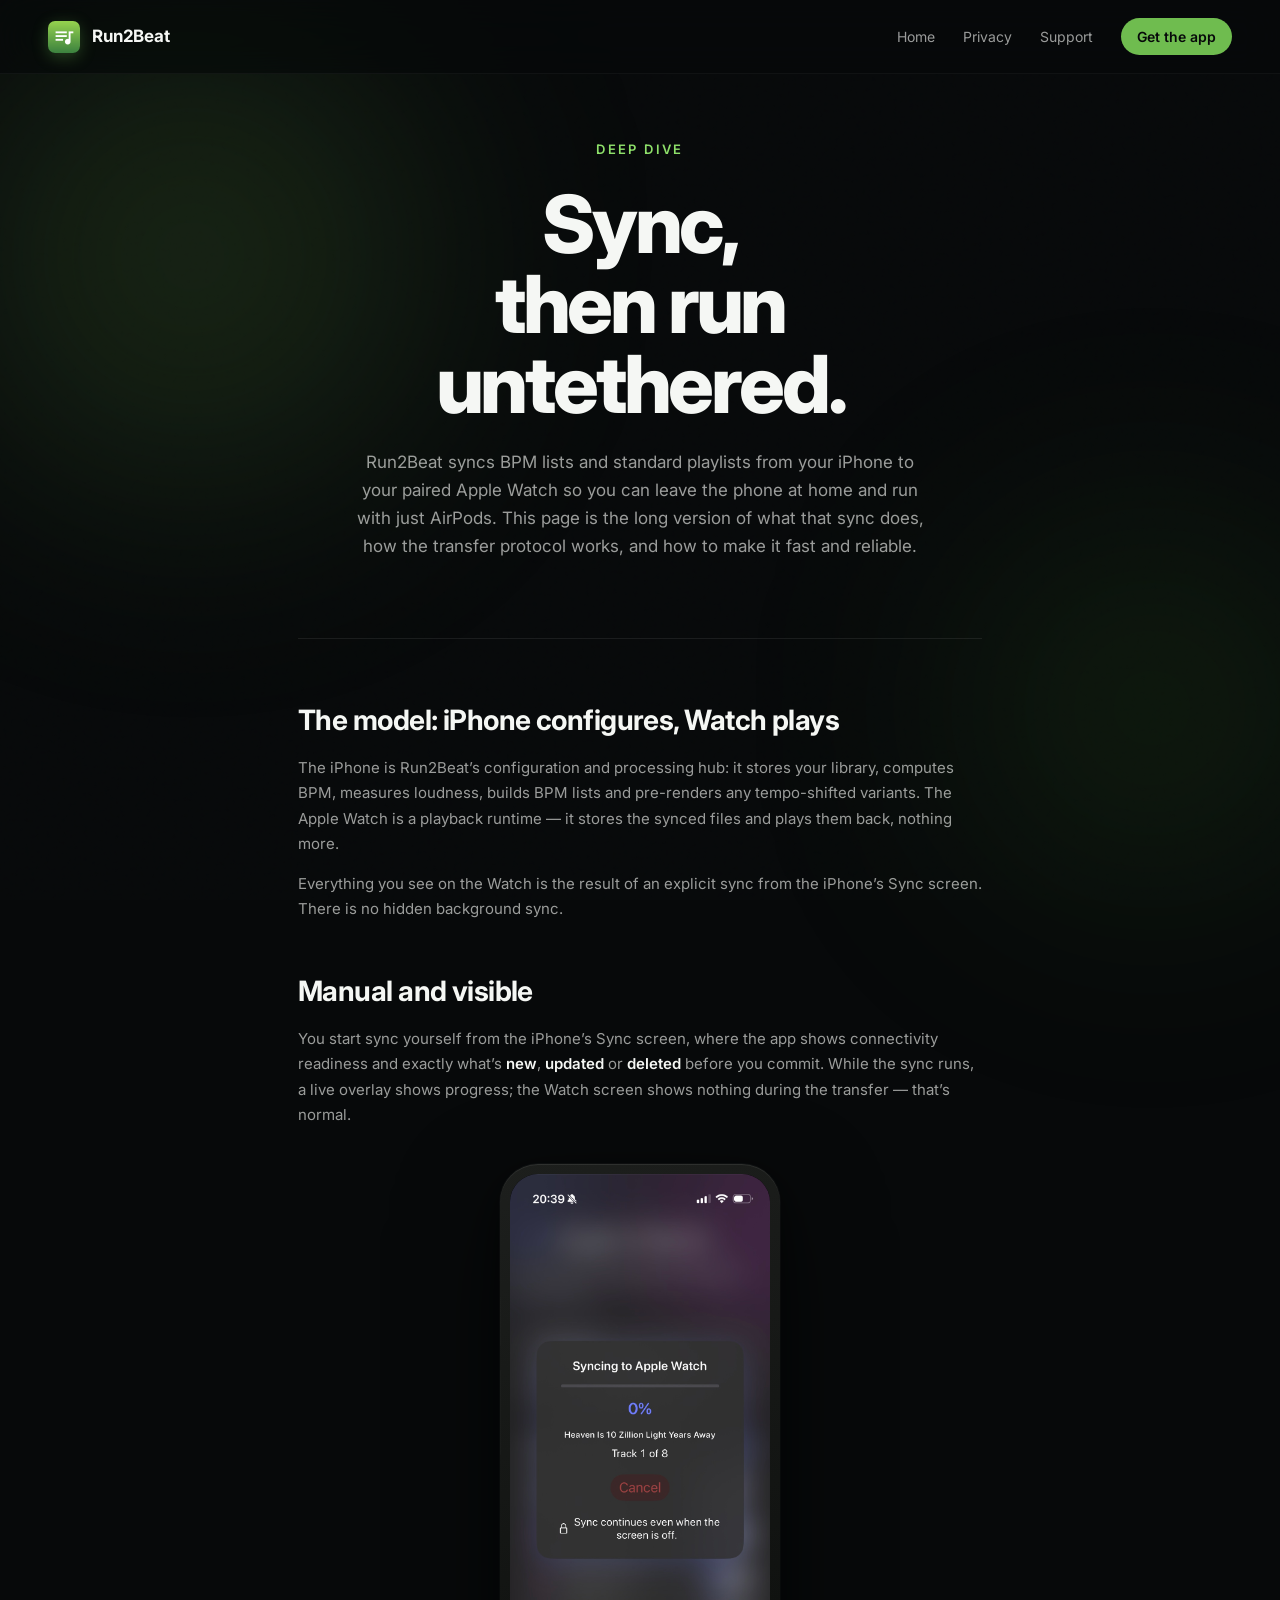
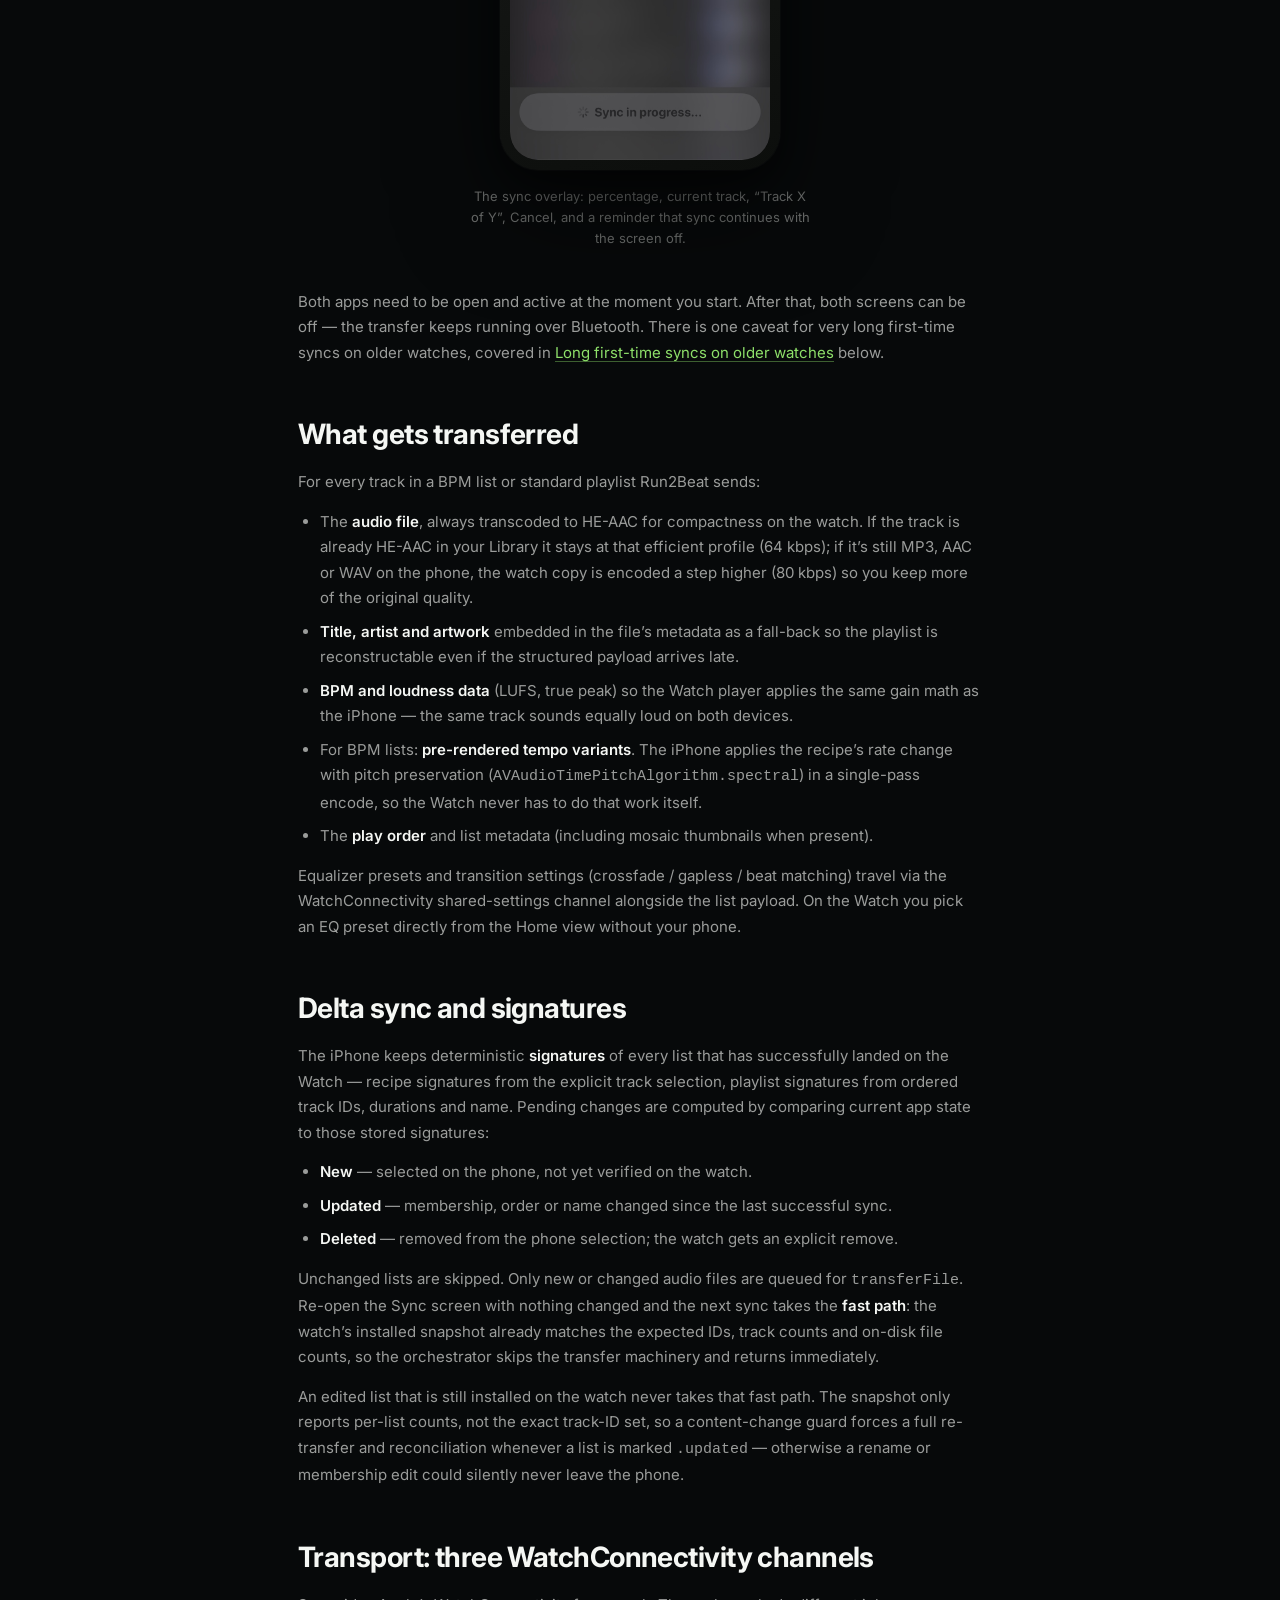
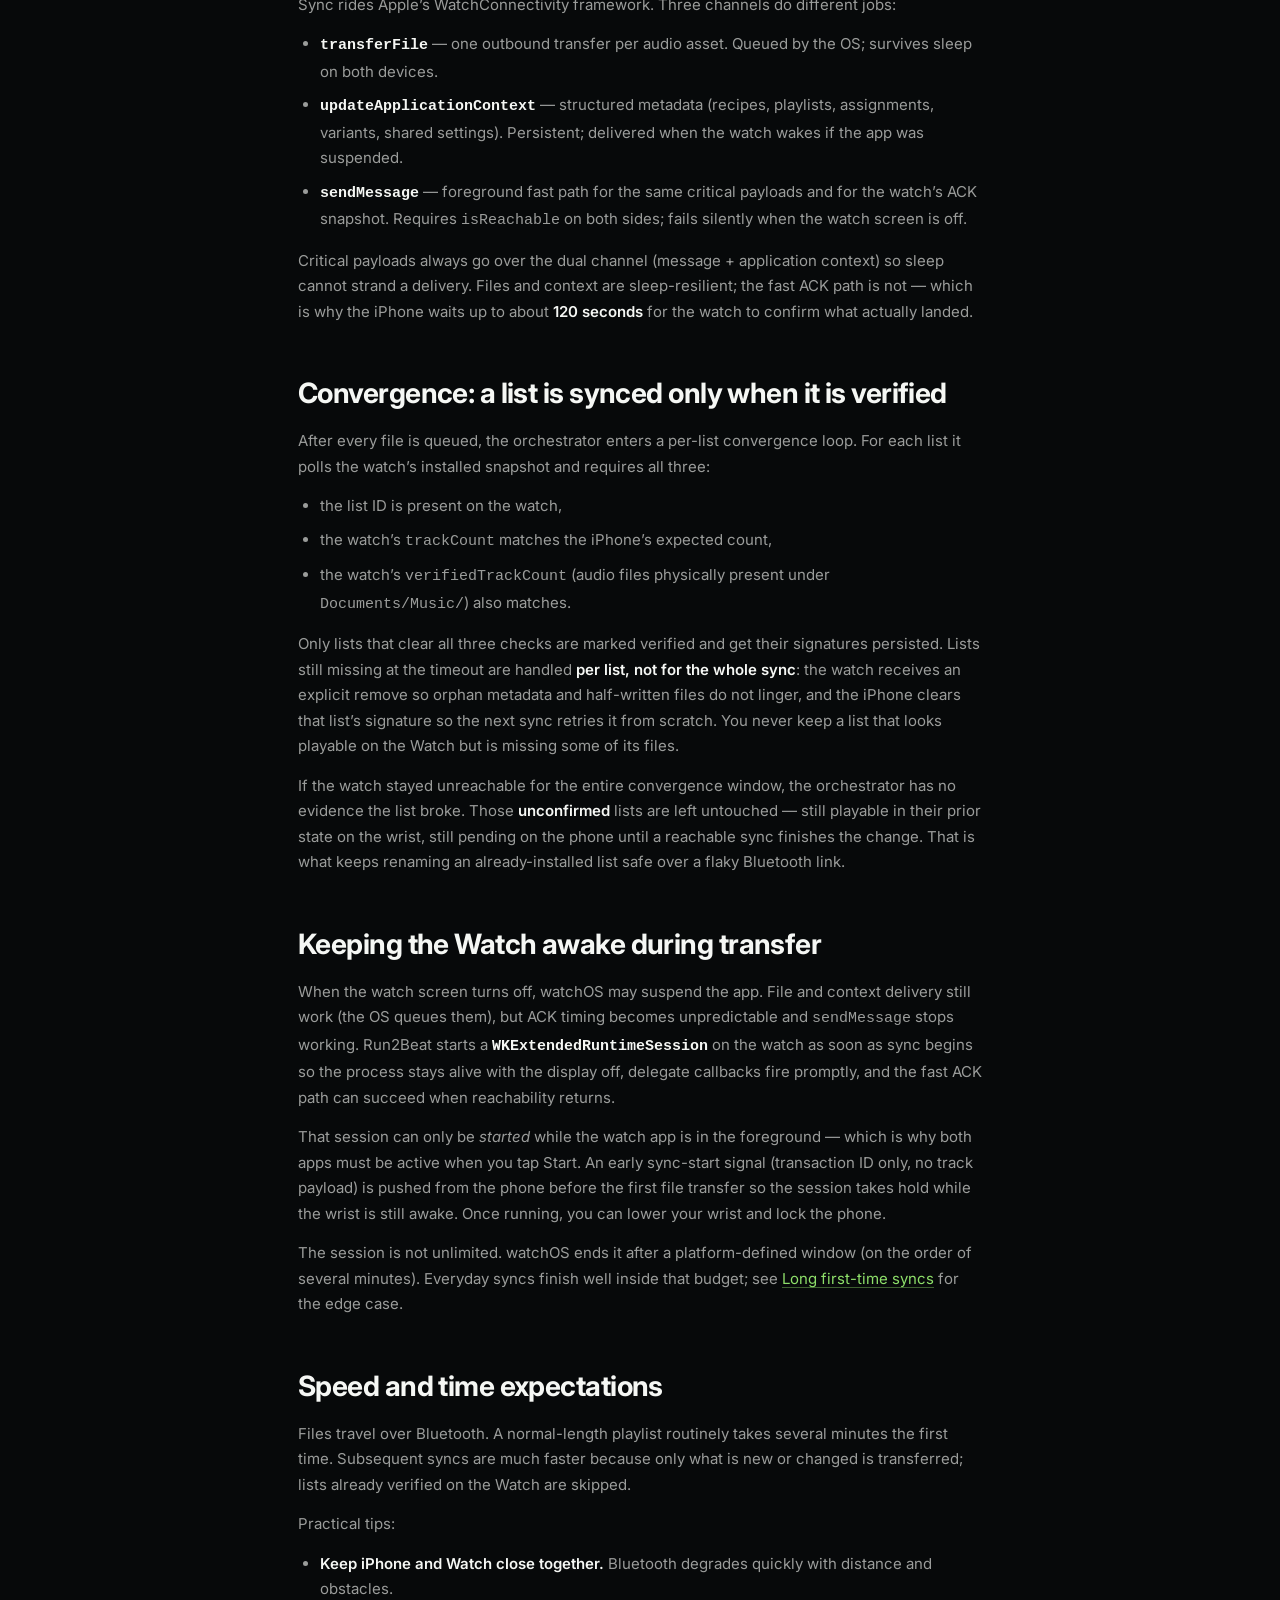
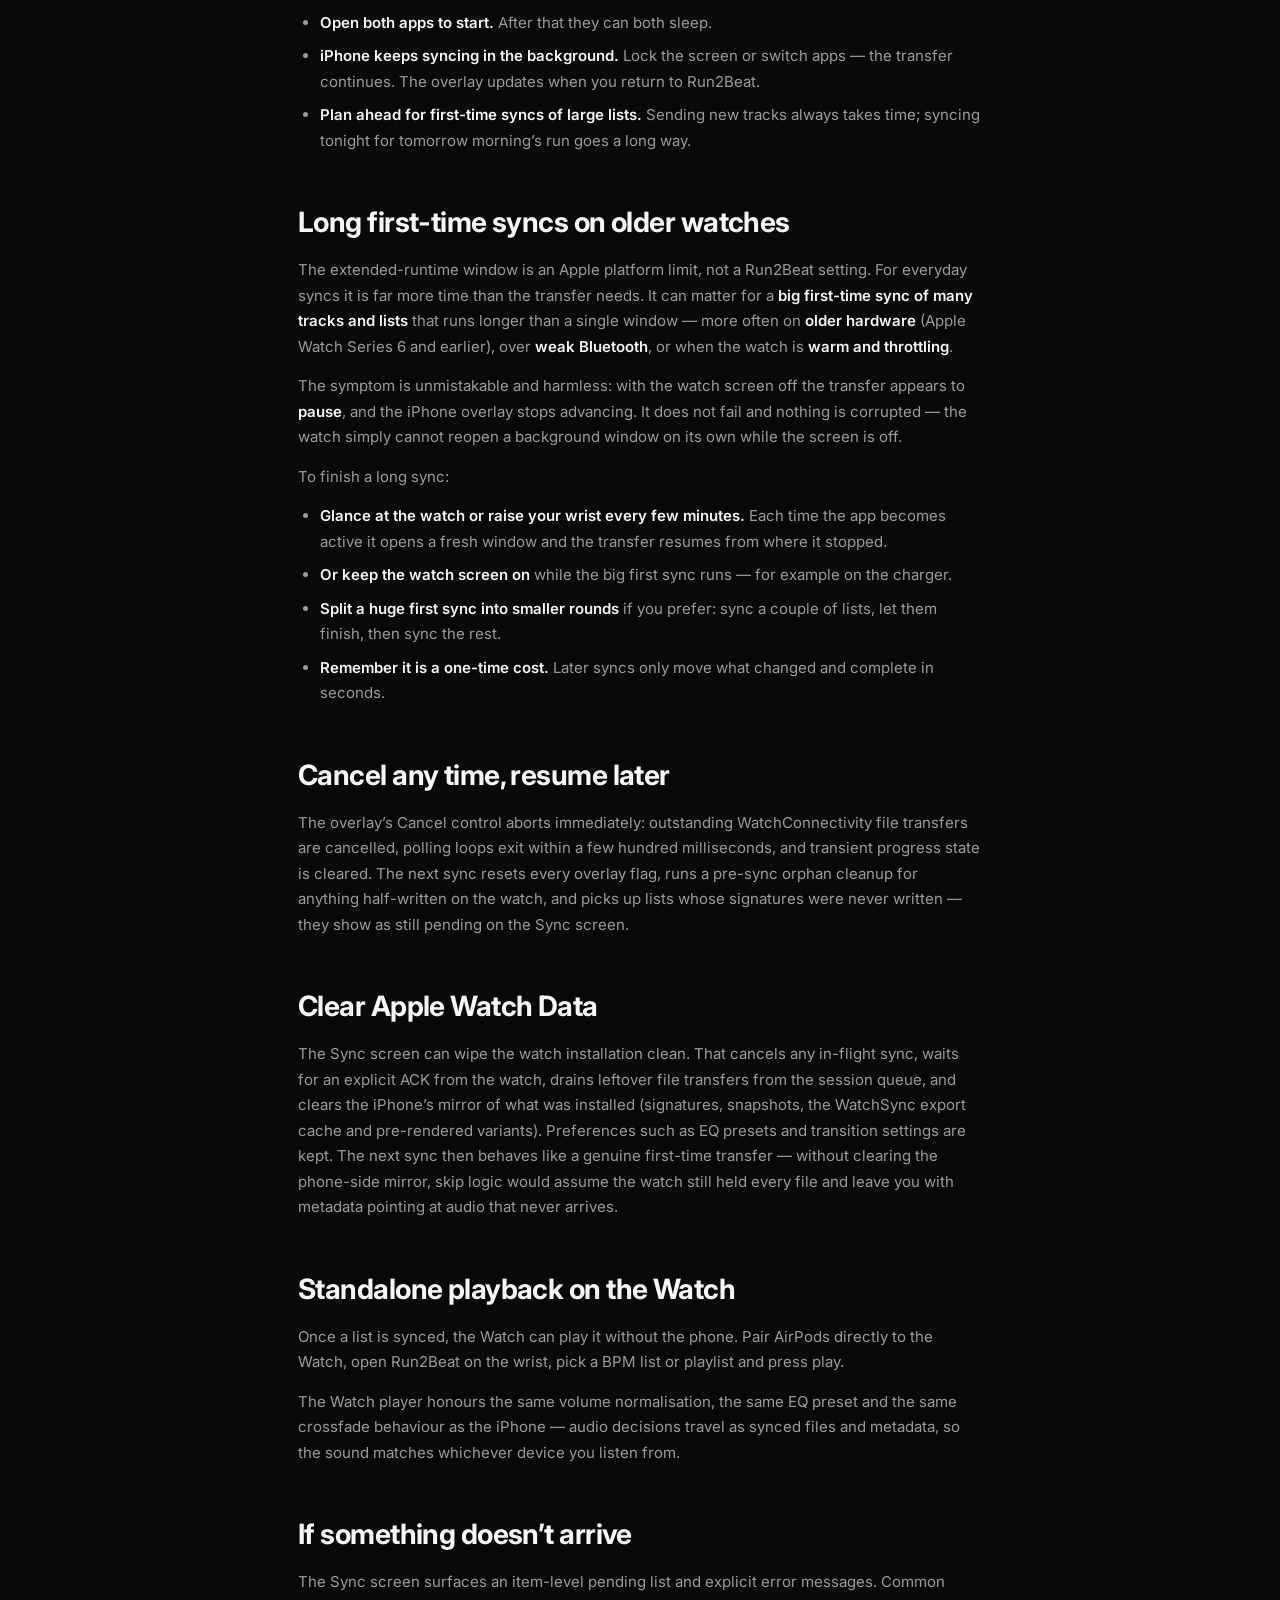
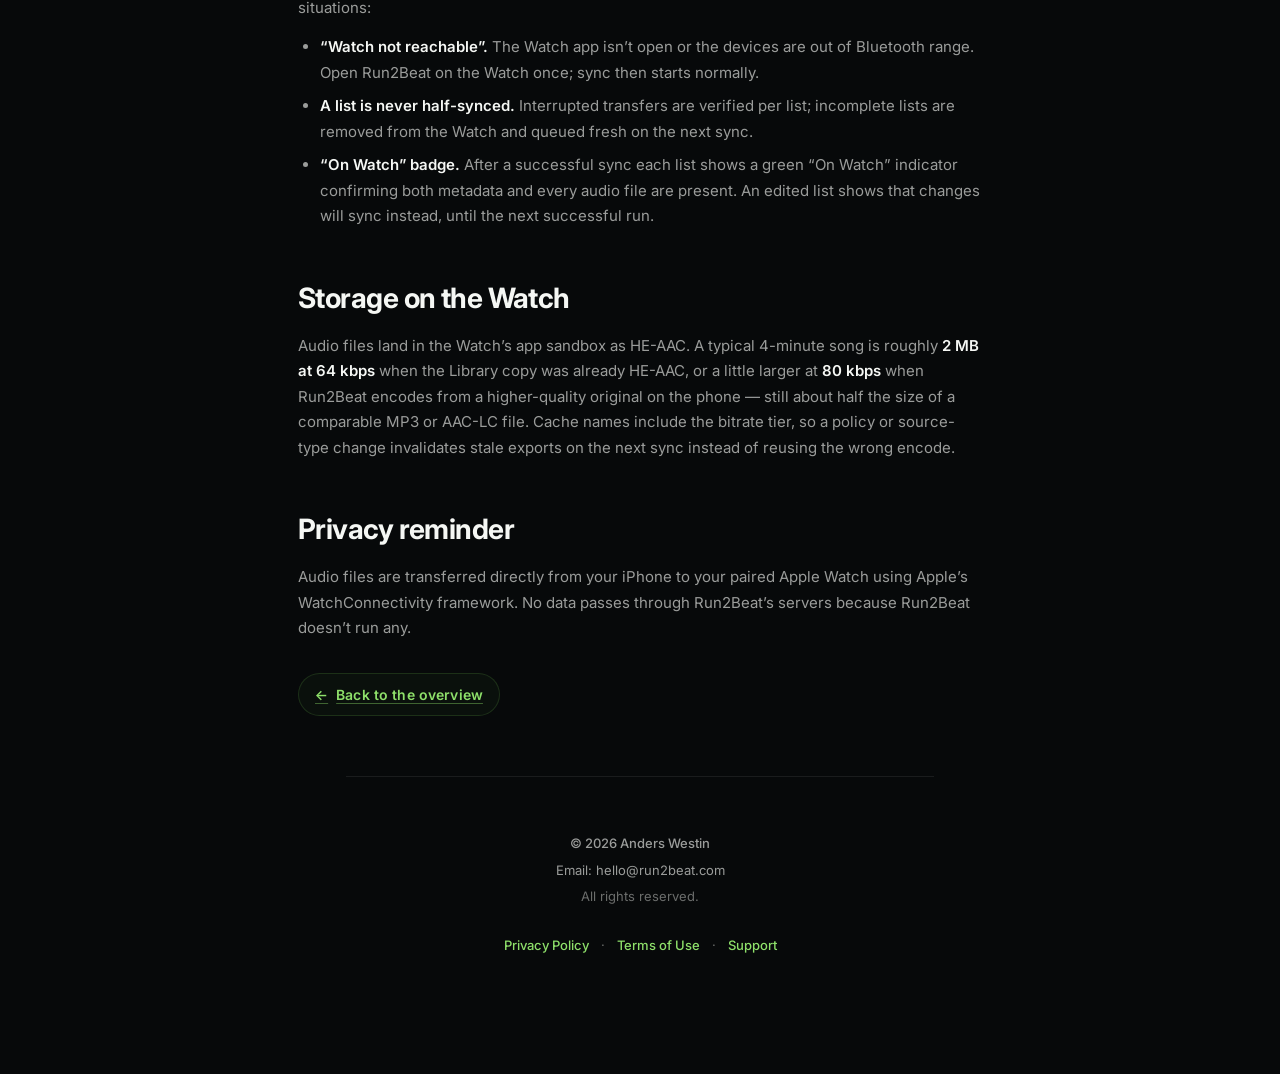
==== apple-watch-sync.html @ d41bb24b "Sync landing page from Run2Beat@07afb27 Source: andropandro/Run2Beat (main) Commit: 07afb27c7bc311e7" ====
<!DOCTYPE html>
<html lang="en">
<head>
    <meta charset="UTF-8" />
    <meta name="viewport" content="width=device-width, initial-scale=1.0" />
    <title>Apple Watch sync &mdash; Run2Beat</title>
    <meta name="description" content="How Run2Beat syncs BPM lists and playlists from iPhone to Apple Watch — WatchConnectivity transport, HE-AAC export, delta signatures, convergence verification, and sleep-robust transfers." />
    <meta name="theme-color" content="#0a0d0a" />

    <link rel="icon" type="image/png" href="assets/app-icon.png" />
    <link rel="apple-touch-icon" href="assets/app-icon.png" />
    <link rel="stylesheet" href="styles.css?v=9" />
    <link rel="preconnect" href="https://fonts.googleapis.com" />
    <link rel="preconnect" href="https://fonts.gstatic.com" crossorigin />
    <link href="https://fonts.googleapis.com/css2?family=Inter:wght@300;400;500;600;700;800;900&display=swap" rel="stylesheet" />
</head>
<body>
    <div class="grain"></div>
    <div class="ambient ambient--green"></div>
    <div class="ambient ambient--mint"></div>

    <header class="nav">
        <a href="index.html" class="nav__brand">
            <img src="assets/app-icon.png" alt="" class="nav__icon" />
            <span class="nav__name">Run2Beat</span>
        </a>
        <nav class="nav__links">
            <a href="index.html">Home</a>
            <a href="privacy.html">Privacy</a>
            <a href="support.html">Support</a>
            <a href="https://apps.apple.com/app/id6763856621" class="nav__cta js-appstore" target="_blank" rel="noopener">Get the app</a>
        </nav>
    </header>

    <main class="legal">
        <section class="legal__hero">
            <p class="eyebrow eyebrow--center">Deep dive</p>
            <h1 class="legal__title">Sync,<br />then run<br />untethered.</h1>
            <p class="legal__lede">
                Run2Beat syncs BPM lists and standard playlists from your iPhone to your paired Apple Watch so you can leave the phone at home and run with just AirPods. This page is the long version of what that sync does, how the transfer protocol works, and how to make it fast and reliable.
            </p>
        </section>

        <section class="legal__body">

            <h2>The model: iPhone configures, Watch plays</h2>
            <p>
                The iPhone is Run2Beat&rsquo;s configuration and processing hub: it stores your library, computes BPM, measures loudness, builds BPM lists and pre-renders any tempo-shifted variants. The Apple Watch is a playback runtime &mdash; it stores the synced files and plays them back, nothing more.
            </p>
            <p>
                Everything you see on the Watch is the result of an explicit sync from the iPhone&rsquo;s Sync screen. There is no hidden background sync.
            </p>

            <h2>Manual and visible</h2>
            <p>
                You start sync yourself from the iPhone&rsquo;s Sync screen, where the app shows connectivity readiness and exactly what&rsquo;s <strong>new</strong>, <strong>updated</strong> or <strong>deleted</strong> before you commit. While the sync runs, a live overlay shows progress; the Watch screen shows nothing during the transfer &mdash; that&rsquo;s normal.
            </p>

            <figure class="legal__figure">
                <div class="phone-frame" data-screenshot="watch-sync">
                    <img src="assets/screenshots/watch-sync.jpg" alt="Run2Beat Sync overlay on iPhone showing Syncing to Apple Watch, progress percentage, current track title, track counter, and Cancel" onerror="this.style.display='none'" />
                    <div class="phone-frame__placeholder">
                        <div class="phone-frame__dot"></div>
                        <strong>Watch sync</strong>
                        <span>Screenshot placeholder</span>
                        <small>watch-sync.jpg</small>
                    </div>
                </div>
                <figcaption>The sync overlay: percentage, current track, &ldquo;Track X of Y&rdquo;, Cancel, and a reminder that sync continues with the screen off.</figcaption>
            </figure>

            <p>
                Both apps need to be open and active at the moment you start. After that, both screens can be off &mdash; the transfer keeps running over Bluetooth. There is one caveat for very long first-time syncs on older watches, covered in <a href="#long-syncs">Long first-time syncs on older watches</a> below.
            </p>

            <h2>What gets transferred</h2>
            <p>
                For every track in a BPM list or standard playlist Run2Beat sends:
            </p>
            <ul>
                <li>The <strong>audio file</strong>, always transcoded to HE-AAC for compactness on the watch. If the track is already HE-AAC in your Library it stays at that efficient profile (64&nbsp;kbps); if it&rsquo;s still MP3, AAC or WAV on the phone, the watch copy is encoded a step higher (80&nbsp;kbps) so you keep more of the original quality.</li>
                <li><strong>Title, artist and artwork</strong> embedded in the file&rsquo;s metadata as a fall-back so the playlist is reconstructable even if the structured payload arrives late.</li>
                <li><strong>BPM and loudness data</strong> (LUFS, true peak) so the Watch player applies the same gain math as the iPhone &mdash; the same track sounds equally loud on both devices.</li>
                <li>For BPM lists: <strong>pre-rendered tempo variants</strong>. The iPhone applies the recipe&rsquo;s rate change with pitch preservation (<code>AVAudioTimePitchAlgorithm.spectral</code>) in a single-pass encode, so the Watch never has to do that work itself.</li>
                <li>The <strong>play order</strong> and list metadata (including mosaic thumbnails when present).</li>
            </ul>
            <p>
                Equalizer presets and transition settings (crossfade / gapless / beat matching) travel via the WatchConnectivity shared-settings channel alongside the list payload. On the Watch you pick an EQ preset directly from the Home view without your phone.
            </p>

            <h2>Delta sync and signatures</h2>
            <p>
                The iPhone keeps deterministic <strong>signatures</strong> of every list that has successfully landed on the Watch &mdash; recipe signatures from the explicit track selection, playlist signatures from ordered track IDs, durations and name. Pending changes are computed by comparing current app state to those stored signatures:
            </p>
            <ul>
                <li><strong>New</strong> &mdash; selected on the phone, not yet verified on the watch.</li>
                <li><strong>Updated</strong> &mdash; membership, order or name changed since the last successful sync.</li>
                <li><strong>Deleted</strong> &mdash; removed from the phone selection; the watch gets an explicit remove.</li>
            </ul>
            <p>
                Unchanged lists are skipped. Only new or changed audio files are queued for <code>transferFile</code>. Re-open the Sync screen with nothing changed and the next sync takes the <strong>fast path</strong>: the watch&rsquo;s installed snapshot already matches the expected IDs, track counts and on-disk file counts, so the orchestrator skips the transfer machinery and returns immediately.
            </p>
            <p>
                An edited list that is still installed on the watch never takes that fast path. The snapshot only reports per-list counts, not the exact track-ID set, so a content-change guard forces a full re-transfer and reconciliation whenever a list is marked <code>.updated</code> &mdash; otherwise a rename or membership edit could silently never leave the phone.
            </p>

            <h2>Transport: three WatchConnectivity channels</h2>
            <p>
                Sync rides Apple&rsquo;s WatchConnectivity framework. Three channels do different jobs:
            </p>
            <ul>
                <li><strong><code>transferFile</code></strong> &mdash; one outbound transfer per audio asset. Queued by the OS; survives sleep on both devices.</li>
                <li><strong><code>updateApplicationContext</code></strong> &mdash; structured metadata (recipes, playlists, assignments, variants, shared settings). Persistent; delivered when the watch wakes if the app was suspended.</li>
                <li><strong><code>sendMessage</code></strong> &mdash; foreground fast path for the same critical payloads and for the watch&rsquo;s ACK snapshot. Requires <code>isReachable</code> on both sides; fails silently when the watch screen is off.</li>
            </ul>
            <p>
                Critical payloads always go over the dual channel (message + application context) so sleep cannot strand a delivery. Files and context are sleep-resilient; the fast ACK path is not &mdash; which is why the iPhone waits up to about <strong>120 seconds</strong> for the watch to confirm what actually landed.
            </p>

            <h2>Convergence: a list is synced only when it is verified</h2>
            <p>
                After every file is queued, the orchestrator enters a per-list convergence loop. For each list it polls the watch&rsquo;s installed snapshot and requires all three:
            </p>
            <ul>
                <li>the list ID is present on the watch,</li>
                <li>the watch&rsquo;s <code>trackCount</code> matches the iPhone&rsquo;s expected count,</li>
                <li>the watch&rsquo;s <code>verifiedTrackCount</code> (audio files physically present under <code>Documents/Music/</code>) also matches.</li>
            </ul>
            <p>
                Only lists that clear all three checks are marked verified and get their signatures persisted. Lists still missing at the timeout are handled <strong>per list, not for the whole sync</strong>: the watch receives an explicit remove so orphan metadata and half-written files do not linger, and the iPhone clears that list&rsquo;s signature so the next sync retries it from scratch. You never keep a list that looks playable on the Watch but is missing some of its files.
            </p>
            <p>
                If the watch stayed unreachable for the entire convergence window, the orchestrator has no evidence the list broke. Those <strong>unconfirmed</strong> lists are left untouched &mdash; still playable in their prior state on the wrist, still pending on the phone until a reachable sync finishes the change. That is what keeps renaming an already-installed list safe over a flaky Bluetooth link.
            </p>

            <h2>Keeping the Watch awake during transfer</h2>
            <p>
                When the watch screen turns off, watchOS may suspend the app. File and context delivery still work (the OS queues them), but ACK timing becomes unpredictable and <code>sendMessage</code> stops working. Run2Beat starts a <strong><code>WKExtendedRuntimeSession</code></strong> on the watch as soon as sync begins so the process stays alive with the display off, delegate callbacks fire promptly, and the fast ACK path can succeed when reachability returns.
            </p>
            <p>
                That session can only be <em>started</em> while the watch app is in the foreground &mdash; which is why both apps must be active when you tap Start. An early sync-start signal (transaction ID only, no track payload) is pushed from the phone before the first file transfer so the session takes hold while the wrist is still awake. Once running, you can lower your wrist and lock the phone.
            </p>
            <p>
                The session is not unlimited. watchOS ends it after a platform-defined window (on the order of several minutes). Everyday syncs finish well inside that budget; see <a href="#long-syncs">Long first-time syncs</a> for the edge case.
            </p>

            <h2>Speed and time expectations</h2>
            <p>
                Files travel over Bluetooth. A normal-length playlist routinely takes several minutes the first time. Subsequent syncs are much faster because only what is new or changed is transferred; lists already verified on the Watch are skipped.
            </p>
            <p>
                Practical tips:
            </p>
            <ul>
                <li><strong>Keep iPhone and Watch close together.</strong> Bluetooth degrades quickly with distance and obstacles.</li>
                <li><strong>Open both apps to start.</strong> After that they can both sleep.</li>
                <li><strong>iPhone keeps syncing in the background.</strong> Lock the screen or switch apps &mdash; the transfer continues. The overlay updates when you return to Run2Beat.</li>
                <li><strong>Plan ahead for first-time syncs of large lists.</strong> Sending new tracks always takes time; syncing tonight for tomorrow morning&rsquo;s run goes a long way.</li>
            </ul>

            <h2 id="long-syncs">Long first-time syncs on older watches</h2>
            <p>
                The extended-runtime window is an Apple platform limit, not a Run2Beat setting. For everyday syncs it is far more time than the transfer needs. It can matter for a <strong>big first-time sync of many tracks and lists</strong> that runs longer than a single window &mdash; more often on <strong>older hardware</strong> (Apple Watch Series 6 and earlier), over <strong>weak Bluetooth</strong>, or when the watch is <strong>warm and throttling</strong>.
            </p>
            <p>
                The symptom is unmistakable and harmless: with the watch screen off the transfer appears to <strong>pause</strong>, and the iPhone overlay stops advancing. It does not fail and nothing is corrupted &mdash; the watch simply cannot reopen a background window on its own while the screen is off.
            </p>
            <p>
                To finish a long sync:
            </p>
            <ul>
                <li><strong>Glance at the watch or raise your wrist every few minutes.</strong> Each time the app becomes active it opens a fresh window and the transfer resumes from where it stopped.</li>
                <li><strong>Or keep the watch screen on</strong> while the big first sync runs &mdash; for example on the charger.</li>
                <li><strong>Split a huge first sync into smaller rounds</strong> if you prefer: sync a couple of lists, let them finish, then sync the rest.</li>
                <li><strong>Remember it is a one-time cost.</strong> Later syncs only move what changed and complete in seconds.</li>
            </ul>

            <h2>Cancel any time, resume later</h2>
            <p>
                The overlay&rsquo;s Cancel control aborts immediately: outstanding WatchConnectivity file transfers are cancelled, polling loops exit within a few hundred milliseconds, and transient progress state is cleared. The next sync resets every overlay flag, runs a pre-sync orphan cleanup for anything half-written on the watch, and picks up lists whose signatures were never written &mdash; they show as still pending on the Sync screen.
            </p>

            <h2>Clear Apple Watch Data</h2>
            <p>
                The Sync screen can wipe the watch installation clean. That cancels any in-flight sync, waits for an explicit ACK from the watch, drains leftover file transfers from the session queue, and clears the iPhone&rsquo;s mirror of what was installed (signatures, snapshots, the WatchSync export cache and pre-rendered variants). Preferences such as EQ presets and transition settings are kept. The next sync then behaves like a genuine first-time transfer &mdash; without clearing the phone-side mirror, skip logic would assume the watch still held every file and leave you with metadata pointing at audio that never arrives.
            </p>

            <h2>Standalone playback on the Watch</h2>
            <p>
                Once a list is synced, the Watch can play it without the phone. Pair AirPods directly to the Watch, open Run2Beat on the wrist, pick a BPM list or playlist and press play.
            </p>
            <p>
                The Watch player honours the same volume normalisation, the same EQ preset and the same crossfade behaviour as the iPhone &mdash; audio decisions travel as synced files and metadata, so the sound matches whichever device you listen from.
            </p>

            <h2>If something doesn&rsquo;t arrive</h2>
            <p>
                The Sync screen surfaces an item-level pending list and explicit error messages. Common situations:
            </p>
            <ul>
                <li><strong>&ldquo;Watch not reachable&rdquo;.</strong> The Watch app isn&rsquo;t open or the devices are out of Bluetooth range. Open Run2Beat on the Watch once; sync then starts normally.</li>
                <li><strong>A list is never half-synced.</strong> Interrupted transfers are verified per list; incomplete lists are removed from the Watch and queued fresh on the next sync.</li>
                <li><strong>&ldquo;On Watch&rdquo; badge.</strong> After a successful sync each list shows a green &ldquo;On Watch&rdquo; indicator confirming both metadata and every audio file are present. An edited list shows that changes will sync instead, until the next successful run.</li>
            </ul>

            <h2>Storage on the Watch</h2>
            <p>
                Audio files land in the Watch&rsquo;s app sandbox as HE-AAC. A typical 4-minute song is roughly <strong>2&nbsp;MB at 64&nbsp;kbps</strong> when the Library copy was already HE-AAC, or a little larger at <strong>80&nbsp;kbps</strong> when Run2Beat encodes from a higher-quality original on the phone &mdash; still about half the size of a comparable MP3 or AAC-LC file. Cache names include the bitrate tier, so a policy or source-type change invalidates stale exports on the next sync instead of reusing the wrong encode.
            </p>

            <h2>Privacy reminder</h2>
            <p>
                Audio files are transferred directly from your iPhone to your paired Apple Watch using Apple&rsquo;s WatchConnectivity framework. No data passes through Run2Beat&rsquo;s servers because Run2Beat doesn&rsquo;t run any.
            </p>

            <a href="index.html" class="learn-more">
                <span class="learn-more__arrow" style="transform: scaleX(-1);">&rarr;</span>
                Back to the overview
            </a>

        </section>

        <footer class="footer">
            <p class="footer__copyright">© 2026 Anders Westin</p>
            <p>Email: <a href="mailto:hello@run2beat.com">hello@run2beat.com</a></p>
            <p class="footer__sub">All rights reserved.</p>
            <p class="footer__links">
                <a href="privacy.html">Privacy Policy</a>
                <span class="footer__sep">&middot;</span>
                <a href="terms.html">Terms of Use</a>
                <span class="footer__sep">&middot;</span>
                <a href="support.html">Support</a>
            </p>
        </footer>
    </main>

    <dialog class="tf-dialog" id="appstore-dialog" aria-labelledby="appstore-dialog-title">
        <button class="tf-dialog__close" type="button" aria-label="Close" data-tf-close>
            <svg viewBox="0 0 24 24" width="20" height="20" aria-hidden="true"><path stroke="currentColor" stroke-width="2" stroke-linecap="round" fill="none" d="M6 6l12 12M18 6L6 18"/></svg>
        </button>
        <div class="tf-dialog__inner">
            <p class="eyebrow eyebrow--center">On the App Store</p>
            <h3 class="tf-dialog__title" id="appstore-dialog-title">Get Run2Beat on your iPhone.</h3>
            <p class="tf-dialog__text">
                Run2Beat runs on iPhone and Apple Watch. Scan the QR code with your iPhone&rsquo;s camera, or open the App Store link below.
            </p>
            <div class="tf-dialog__qr">
                <img src="assets/app-store-qr.svg" alt="QR code to download Run2Beat on the App Store" />
            </div>
            <div class="tf-dialog__url-row">
                <code class="tf-dialog__url" id="appstore-dialog-url">https://apps.apple.com/app/id6763856621</code>
                <button class="tf-dialog__copy" type="button" data-tf-copy aria-label="Copy link">
                    <svg viewBox="0 0 24 24" width="16" height="16" aria-hidden="true"><path stroke="currentColor" stroke-width="2" stroke-linecap="round" stroke-linejoin="round" fill="none" d="M9 3h9a2 2 0 0 1 2 2v9M15 7H6a2 2 0 0 0-2 2v9a2 2 0 0 0 2 2h9a2 2 0 0 0 2-2V9a2 2 0 0 0-2-2z"/></svg>
                    <span data-tf-copy-label>Copy</span>
                </button>
            </div>
            <p class="tf-dialog__hint">Free on the App Store. No account, no ads.</p>
        </div>
    </dialog>

    <script src="script.js?v=5" defer></script>
</body>
</html>
---- styles.css ----
/* =========================================================================
   Run2Beat Landing Page
   Inspired by spectre.cam, adapted to Run2Beat's green/black identity.
   ========================================================================= */

:root {
    /* =====================================================================
       ACCENT COLOUR — change ONLY the three RGB triplets below to recolour
       the entire site. Everything else (gradients, glows, hover states,
       transparent washes) is derived from these tokens via rgb() / rgba().
       Pick three related shades: a saturated mid (default), a brighter
       highlight, and a deeper shadow. The site will keep working with any
       hue — try "212, 132, 60" (warm orange), "94, 158, 220" (electric
       blue) or "186, 110, 220" (purple) for experiments.
       ===================================================================== */
    --accent-rgb:        111, 188,  79;   /* default green */
    --accent-bright-rgb: 142, 224, 106;   /* lighter highlight */
    --accent-deep-rgb:    74, 158,  44;   /* darker shadow   */

    --bg: #07090a;
    --bg-deep: #050605;
    --bg-elevated: #0e1311;
    --surface: rgba(255, 255, 255, 0.04);
    --surface-hover: rgba(255, 255, 255, 0.07);
    --border: rgba(255, 255, 255, 0.08);
    --text: #f5f7f4;
    --text-muted: rgba(245, 247, 244, 0.62);
    --text-dim: rgba(245, 247, 244, 0.42);

    /* Brand — derived from the accent tokens above. Do not edit these
       directly; change the RGB triplets at the top of :root instead. */
    --brand:        rgb(var(--accent-rgb));
    --brand-bright: rgb(var(--accent-bright-rgb));
    --brand-deep:   rgb(var(--accent-deep-rgb));
    --brand-glow:   rgba(var(--accent-bright-rgb), 0.55);
    --brand-soft:   rgba(var(--accent-rgb), 0.18);

    --max-w: 1180px;
    --gutter: clamp(20px, 4vw, 48px);
    --radius: 22px;

    --ease: cubic-bezier(0.22, 1, 0.36, 1);
}

* { box-sizing: border-box; }

html, body {
    margin: 0;
    padding: 0;
    background: var(--bg);
    color: var(--text);
    font-family: "Inter", -apple-system, BlinkMacSystemFont, "Segoe UI", Roboto, sans-serif;
    font-weight: 400;
    line-height: 1.5;
    -webkit-font-smoothing: antialiased;
    -moz-osx-font-smoothing: grayscale;
    overflow-x: hidden;
}

img { max-width: 100%; display: block; }
a { color: inherit; text-decoration: none; }

/* ---------- AMBIENT BACKGROUND ---------- */

.grain {
    position: fixed;
    inset: 0;
    pointer-events: none;
    z-index: 1;
    opacity: 0.08;
    mix-blend-mode: overlay;
    background-image: url("data:image/svg+xml;utf8,<svg viewBox='0 0 200 200' xmlns='http://www.w3.org/2000/svg'><filter id='n'><feTurbulence type='fractalNoise' baseFrequency='0.85' numOctaves='2' stitchTiles='stitch'/></filter><rect width='100%25' height='100%25' filter='url(%23n)' opacity='0.7'/></svg>");
}

.ambient {
    position: fixed;
    border-radius: 50%;
    filter: blur(120px);
    z-index: 0;
    pointer-events: none;
    opacity: 0.55;
    animation: float 20s ease-in-out infinite;
}

.ambient--green {
    width: 60vw;
    height: 60vw;
    background: radial-gradient(circle, rgba(var(--accent-rgb), 0.45), transparent 60%);
    top: -10vw;
    left: -15vw;
}

.ambient--mint {
    width: 50vw;
    height: 50vw;
    background: radial-gradient(circle, rgba(74, 158, 44, 0.35), transparent 60%);
    bottom: -10vw;
    right: -15vw;
    animation-delay: -10s;
}

@keyframes float {
    0%, 100% { transform: translate(0, 0); }
    50% { transform: translate(40px, -30px); }
}

/* ---------- NAV ---------- */

.nav {
    position: fixed;
    top: 0;
    left: 0;
    right: 0;
    z-index: 100;
    display: flex;
    align-items: center;
    justify-content: space-between;
    padding: 18px var(--gutter);
    background: rgba(7, 9, 10, 0.65);
    backdrop-filter: saturate(180%) blur(20px);
    -webkit-backdrop-filter: saturate(180%) blur(20px);
    border-bottom: 1px solid rgba(255, 255, 255, 0.04);
}

.nav__brand {
    display: flex;
    align-items: center;
    gap: 12px;
    font-weight: 700;
    letter-spacing: -0.01em;
}

.nav__icon {
    width: 32px;
    height: 32px;
    border-radius: 7px;
    box-shadow: 0 4px 16px rgba(var(--accent-rgb), 0.3);
}

.nav__name { font-size: 17px; }

.nav__links {
    display: flex;
    align-items: center;
    gap: 28px;
}

.nav__links a {
    font-size: 14px;
    color: var(--text-muted);
    transition: color 0.2s var(--ease);
}

.nav__links a:hover { color: var(--text); }

.nav__cta {
    padding: 8px 16px;
    background: var(--brand);
    color: #07090a !important;
    border-radius: 999px;
    font-weight: 600;
    transition: all 0.2s var(--ease);
}

.nav__cta:hover {
    background: var(--brand-bright);
    transform: translateY(-1px);
    box-shadow: 0 8px 24px rgba(var(--accent-bright-rgb), 0.4);
}

@media (max-width: 860px) {
    .nav__links { gap: 14px; }
    .nav__links a:not(.nav__cta) { display: none; }
}

/* ---------- HERO ---------- */

.hero {
    position: relative;
    z-index: 2;
    min-height: 100vh;
    display: flex;
    align-items: center;
    justify-content: center;
    text-align: center;
    padding: 120px var(--gutter) 100px;
    overflow: hidden;
}

.hero__inner {
    position: relative;
    z-index: 2;
    /* Wide enough that "Your workout." stays on a single line at the
       desktop sizes the hero title can hit (up to ~112 px at the
       11vw clamp middle). The lede paragraph is constrained
       separately to ~620 px via .hero__lede, so widening here does
       not blow out reading width. */
    max-width: 1100px;
}

.hero__icon {
    width: 110px;
    height: 110px;
    border-radius: 24px;
    margin: 0 auto 32px;
    box-shadow:
        0 30px 80px rgba(var(--accent-rgb), 0.35),
        0 12px 30px rgba(0, 0, 0, 0.5),
        inset 0 1px 0 rgba(255, 255, 255, 0.2);
    animation: pulse-icon 4s ease-in-out infinite;
}

@keyframes pulse-icon {
    0%, 100% { transform: scale(1); box-shadow: 0 30px 80px rgba(var(--accent-rgb), 0.35), 0 12px 30px rgba(0,0,0,0.5), inset 0 1px 0 rgba(255,255,255,0.2); }
    50% { transform: scale(1.04); box-shadow: 0 35px 100px rgba(var(--accent-rgb), 0.55), 0 12px 30px rgba(0,0,0,0.5), inset 0 1px 0 rgba(255,255,255,0.2); }
}

.eyebrow {
    font-size: 13px;
    font-weight: 600;
    letter-spacing: 0.18em;
    text-transform: uppercase;
    color: var(--brand-bright);
    margin: 0 0 24px;
}

.eyebrow--center { text-align: center; }

.hero__title {
    font-size: clamp(56px, 11vw, 144px);
    font-weight: 800;
    line-height: 1.0;
    letter-spacing: -0.04em;
    margin: 0 0 32px;
}

.hero__title-line {
    display: block;
    /* Room for descenders (the "y" in "sync") so the tail isn't
       clipped by the next element. */
    padding-bottom: 0.06em;
}

/* Keep each title line on a single line above narrow phone widths.
   "Your workout." is the longest line and was wrapping at desktop
   sizes (11vw at the ~1024 px viewport produces ~112 px text and
   the line clears 870 px wide). Below ~560 px viewport we let the
   default wrap behaviour take over so the title never overflows
   the screen on small phones. */
@media (min-width: 560px) {
    .hero__title-line {
        white-space: nowrap;
    }
}

.hero__title-line--glow {
    background: linear-gradient(180deg, var(--brand-bright) 0%, var(--brand) 60%, var(--brand-deep) 100%);
    -webkit-background-clip: text;
    background-clip: text;
    color: transparent;
    text-shadow: 0 0 60px rgba(var(--accent-bright-rgb), 0.35);
    filter: drop-shadow(0 8px 24px rgba(var(--accent-bright-rgb), 0.25));
    /* drop-shadow extends beyond the glyph box; give it room. */
    padding-bottom: 0.14em;
}

.hero__lede {
    max-width: 620px;
    margin: 0 auto 40px;
    font-size: clamp(16px, 1.7vw, 19px);
    color: var(--text-muted);
    line-height: 1.65;
}

.hero__sub {
    margin: 18px 0 0;
    font-size: 13px;
    color: var(--text-dim);
    letter-spacing: 0.04em;
}

/* Pulse bars at hero bottom */
.hero__pulse {
    position: absolute;
    bottom: 0;
    left: 50%;
    transform: translateX(-50%);
    display: flex;
    align-items: flex-end;
    gap: 6px;
    height: 80px;
    opacity: 0.35;
    z-index: 1;
    pointer-events: none;
}

.hero__pulse span {
    display: block;
    width: 4px;
    height: 20px;
    background: linear-gradient(180deg, transparent, var(--brand-bright));
    border-radius: 2px;
    animation: pulse-bar 1.2s ease-in-out infinite;
}

.hero__pulse span:nth-child(1)  { animation-delay: 0.00s; }
.hero__pulse span:nth-child(2)  { animation-delay: 0.08s; }
.hero__pulse span:nth-child(3)  { animation-delay: 0.16s; }
.hero__pulse span:nth-child(4)  { animation-delay: 0.24s; }
.hero__pulse span:nth-child(5)  { animation-delay: 0.32s; }
.hero__pulse span:nth-child(6)  { animation-delay: 0.40s; }
.hero__pulse span:nth-child(7)  { animation-delay: 0.48s; }
.hero__pulse span:nth-child(8)  { animation-delay: 0.56s; }
.hero__pulse span:nth-child(9)  { animation-delay: 0.64s; }
.hero__pulse span:nth-child(10) { animation-delay: 0.72s; }
.hero__pulse span:nth-child(11) { animation-delay: 0.80s; }
.hero__pulse span:nth-child(12) { animation-delay: 0.88s; }
.hero__pulse span:nth-child(13) { animation-delay: 0.96s; }
.hero__pulse span:nth-child(14) { animation-delay: 1.04s; }
.hero__pulse span:nth-child(15) { animation-delay: 1.12s; }

@keyframes pulse-bar {
    0%, 100% { height: 14px; opacity: 0.4; }
    50% { height: 70px; opacity: 1; }
}

/* ---------- BUTTON ---------- */

.btn {
    display: inline-flex;
    align-items: center;
    gap: 10px;
    padding: 14px 26px;
    font-size: 15px;
    font-weight: 600;
    border-radius: 999px;
    border: none;
    cursor: pointer;
    transition: all 0.25s var(--ease);
    letter-spacing: -0.005em;
}

.btn--primary {
    background: linear-gradient(135deg, var(--brand-bright), var(--brand));
    color: #07090a;
    box-shadow:
        0 10px 30px rgba(var(--accent-bright-rgb), 0.35),
        inset 0 1px 0 rgba(255, 255, 255, 0.3);
}

.btn--primary:hover {
    transform: translateY(-2px);
    box-shadow:
        0 16px 40px rgba(var(--accent-bright-rgb), 0.5),
        inset 0 1px 0 rgba(255, 255, 255, 0.3);
}

.btn--lg {
    padding: 18px 34px;
    font-size: 17px;
}

/* Secondary "Show QR code" trigger under the App Store button */
.qr-link {
    display: flex;
    width: fit-content;
    align-items: center;
    gap: 7px;
    margin: 14px auto 0;
    padding: 7px 12px;
    background: none;
    border: 0;
    border-radius: 999px;
    color: var(--text-dim);
    font-family: inherit;
    font-size: 13px;
    font-weight: 600;
    letter-spacing: 0.02em;
    cursor: pointer;
    transition: color 0.2s var(--ease);
}

.qr-link:hover {
    color: var(--brand-bright);
}

.qr-link svg {
    opacity: 0.85;
}

/* ---------- SECTIONS ---------- */

.section {
    position: relative;
    z-index: 2;
    max-width: var(--max-w);
    margin: 0 auto;
    padding: 100px var(--gutter);
}

.section--center { text-align: center; }

.section--label {
    padding: 80px var(--gutter) 0;
}

.section__label {
    display: inline-block;
    font-size: 12px;
    font-weight: 700;
    letter-spacing: 0.25em;
    text-transform: uppercase;
    color: var(--brand-bright);
    padding: 8px 16px;
    border: 1px solid var(--brand-soft);
    border-radius: 999px;
    background: rgba(var(--accent-rgb), 0.06);
    margin: 0;
}

.section__title {
    font-size: clamp(40px, 7vw, 88px);
    font-weight: 800;
    line-height: 0.98;
    letter-spacing: -0.035em;
    margin: 0 0 28px;
    text-align: center;
}

.section__title--left { text-align: left; }

.section__lede {
    max-width: 640px;
    margin: 0 auto 56px;
    font-size: clamp(15px, 1.6vw, 18px);
    color: var(--text-muted);
    line-height: 1.65;
    text-align: center;
}

.section__lede--left { text-align: left; margin-left: 0; }

/* Secondary follow-up paragraph inside a centered section. Tightens
   the gap to the preceding lede and softens the tone so it reads as
   a playful aside rather than a second equal-weight line. */
.section__lede--muted {
    color: var(--text-dim);
    font-style: italic;
    font-size: clamp(14px, 1.4vw, 16px);
    margin-top: -40px;
}

/* CarPlay tab-bar flourish — a stylised nod to the app's three real
   CarPlay tabs (not a screenshot). */
.carplay-bar {
    display: inline-flex;
    gap: 8px;
    max-width: 100%;
    margin: 44px auto 0;
    padding: 10px;
    background: linear-gradient(180deg, rgba(255, 255, 255, 0.05), rgba(255, 255, 255, 0.015));
    border: 1px solid var(--border);
    border-radius: 22px;
    box-shadow:
        0 24px 60px rgba(0, 0, 0, 0.45),
        inset 0 1px 0 rgba(255, 255, 255, 0.06);
    backdrop-filter: blur(8px);
    -webkit-backdrop-filter: blur(8px);
}

.carplay-bar__tab {
    display: flex;
    flex-direction: column;
    align-items: center;
    gap: 8px;
    width: clamp(88px, 26vw, 112px);
    padding: 16px 10px;
    border-radius: 16px;
    color: var(--text-dim);
    transition: color 0.25s var(--ease), background 0.25s var(--ease), transform 0.25s var(--ease);
}

.carplay-bar__tab:hover {
    color: var(--brand-bright);
    background: rgba(var(--accent-rgb), 0.07);
    transform: translateY(-2px);
}

.carplay-bar__tab.is-active {
    color: var(--brand-bright);
    background: rgba(var(--accent-rgb), 0.14);
    box-shadow: inset 0 0 0 1px rgba(var(--accent-bright-rgb), 0.35);
}

.carplay-bar__icon svg {
    width: 26px;
    height: 26px;
    display: block;
}

.carplay-bar__label {
    font-size: 13px;
    font-weight: 600;
    letter-spacing: 0.01em;
}

.carplay-bar + .section__lede--muted {
    margin-top: 26px;
}

/* ---------- FEATURE BLOCKS ---------- */

.feature {
    position: relative;
    z-index: 2;
    max-width: var(--max-w);
    margin: 0 auto;
    padding: 80px var(--gutter);
    display: grid;
    grid-template-columns: 1fr 1fr;
    align-items: center;
    gap: clamp(40px, 7vw, 100px);
}

.feature--reverse .feature__visual { order: 2; }

.kicker {
    font-size: 12px;
    font-weight: 700;
    letter-spacing: 0.2em;
    text-transform: uppercase;
    color: var(--brand-bright);
    margin: 0 0 14px;
}

.feature__title {
    font-size: clamp(40px, 6vw, 76px);
    font-weight: 800;
    line-height: 0.98;
    letter-spacing: -0.035em;
    margin: 0 0 24px;
}

.feature__text {
    font-size: clamp(15px, 1.4vw, 17px);
    color: var(--text-muted);
    line-height: 1.7;
    max-width: 480px;
    margin: 0 0 16px;
}

.feature__text--muted {
    color: var(--text-dim);
    font-style: italic;
}

.feature__list {
    margin: 0 0 18px;
    padding: 0;
    list-style: none;
    max-width: 480px;
    counter-reset: feature-list;
}

.feature__list li {
    position: relative;
    padding: 10px 0 10px 28px;
    font-size: clamp(14px, 1.3vw, 16px);
    color: var(--text-muted);
    line-height: 1.6;
    border-top: 1px solid var(--border);
}

.feature__list li:first-child { border-top: 0; padding-top: 4px; }

.feature__list li::before {
    counter-increment: feature-list;
    content: counter(feature-list);
    position: absolute;
    left: 0;
    top: 11px;
    width: 20px;
    height: 20px;
    display: inline-flex;
    align-items: center;
    justify-content: center;
    background: rgba(var(--accent-rgb), 0.12);
    color: var(--brand-bright);
    font-size: 11px;
    font-weight: 700;
    border-radius: 6px;
}

.feature__list li:first-child::before { top: 5px; }

.feature__list strong {
    color: var(--text);
    font-weight: 600;
}

.feature__list em {
    font-style: normal;
    color: var(--brand-bright);
    font-family: ui-monospace, SFMono-Regular, Menlo, monospace;
    font-size: 0.92em;
    padding: 1px 5px;
    background: rgba(var(--accent-rgb), 0.08);
    border-radius: 4px;
}

.feature__visual {
    display: flex;
    align-items: center;
    justify-content: center;
}

@media (max-width: 860px) {
    .feature { grid-template-columns: 1fr; gap: 40px; }
    .feature--reverse .feature__visual { order: 0; }
}

/* ---------- PHONE FRAME (placeholder + screenshot host) ---------- */

.phone-frame {
    position: relative;
    width: clamp(220px, 24vw, 300px);
    aspect-ratio: 9 / 19.5;
    background: linear-gradient(160deg, #1d1f1d, #0c0e0c);
    border-radius: 38px;
    padding: 10px;
    box-shadow:
        0 40px 100px rgba(0, 0, 0, 0.55),
        0 10px 30px rgba(0, 0, 0, 0.4),
        inset 0 1px 0 rgba(255, 255, 255, 0.08),
        0 0 0 1px rgba(255, 255, 255, 0.04);
    overflow: hidden;
}

/* Side-button highlights */
.phone-frame::before,
.phone-frame::after {
    content: "";
    position: absolute;
    left: -2px;
    width: 3px;
    background: linear-gradient(90deg, #2a2c2a, transparent);
    border-radius: 2px;
}

.phone-frame::before { top: 22%; height: 8%; }
.phone-frame::after  { top: 34%; height: 14%; }

/* Inner screen */
.phone-frame > img,
.phone-frame > .phone-frame__placeholder {
    position: absolute;
    inset: 10px;
    border-radius: 28px;
}

.phone-frame > img {
    width: calc(100% - 20px);
    height: calc(100% - 20px);
    object-fit: cover;
    object-position: top center;
    background: #000;
    z-index: 2;
}

.phone-frame__placeholder {
    z-index: 1;
    background:
        radial-gradient(ellipse at top, rgba(var(--accent-rgb), 0.18), transparent 60%),
        linear-gradient(180deg, #0a0d0a, #050605);
    display: flex;
    flex-direction: column;
    align-items: center;
    justify-content: center;
    text-align: center;
    padding: 24px;
    color: var(--text-muted);
}

.phone-frame__placeholder strong {
    display: block;
    font-size: clamp(16px, 1.4vw, 19px);
    font-weight: 700;
    color: var(--text);
    margin: 10px 0 4px;
    letter-spacing: -0.01em;
}

.phone-frame__placeholder span {
    font-size: 12px;
    letter-spacing: 0.16em;
    text-transform: uppercase;
    color: var(--text-dim);
}

.phone-frame__placeholder small {
    margin-top: 18px;
    padding: 5px 10px;
    background: var(--surface);
    border: 1px dashed var(--border);
    border-radius: 6px;
    font-size: 11px;
    color: var(--text-dim);
    font-family: ui-monospace, SFMono-Regular, Menlo, monospace;
    letter-spacing: 0;
    text-transform: none;
}

.phone-frame__dot {
    width: 36px;
    height: 36px;
    border-radius: 50%;
    background: radial-gradient(circle at 35% 35%, var(--brand-bright), var(--brand-deep));
    box-shadow:
        0 0 28px var(--brand-glow),
        inset 0 -4px 8px rgba(0, 0, 0, 0.3);
    animation: pulse-icon 3s ease-in-out infinite;
}

/* Watch variant */
.phone-frame--watch {
    width: clamp(170px, 18vw, 220px);
    aspect-ratio: 1 / 1.18;
    border-radius: 44px;
    padding: 14px;
}

.phone-frame--watch > img,
.phone-frame--watch > .phone-frame__placeholder {
    inset: 14px;
    border-radius: 32px;
}

.phone-frame--watch > img {
    width: calc(100% - 28px);
    height: calc(100% - 28px);
}

/* Crown/button bumps for the watch */
.phone-frame--watch::before { top: 32%; height: 12%; left: auto; right: -2px; background: linear-gradient(-90deg, #2a2c2a, transparent); }
.phone-frame--watch::after  { display: none; }

/* Two watch frames side by side. Inherits the same clamp() width on
   each child frame, so the pair scales together with the viewport.
   flex-direction is set explicitly because the surrounding `.feature`
   grid lays children out in a column on narrow viewports, and we
   want the two watches to stay shoulder-to-shoulder regardless. The
   gap is generous on purpose so the two screens read as a related
   pair without crowding each other. */
.watch-pair {
    display: flex;
    flex-direction: row;
    align-items: center;
    justify-content: center;
    gap: clamp(20px, 3vw, 48px);
    flex-wrap: nowrap;
}

/* ---------- TRIO CARDS (sound quality) ---------- */

.trio {
    display: grid;
    grid-template-columns: repeat(auto-fit, minmax(260px, 1fr));
    gap: 18px;
    margin-top: 40px;
}

.trio__card {
    padding: 32px 28px;
    background: var(--surface);
    border: 1px solid var(--border);
    border-radius: 20px;
    transition: all 0.3s var(--ease);
}

.trio__card:hover {
    background: var(--surface-hover);
    border-color: var(--brand-soft);
    transform: translateY(-4px);
    box-shadow: 0 20px 50px rgba(0,0,0,0.4);
}

.trio__icon {
    width: 48px;
    height: 48px;
    display: flex;
    align-items: center;
    justify-content: center;
    background: rgba(var(--accent-rgb), 0.1);
    border: 1px solid var(--brand-soft);
    border-radius: 12px;
    color: var(--brand-bright);
    margin-bottom: 18px;
}

.trio__title {
    font-size: clamp(18px, 1.6vw, 21px);
    font-weight: 700;
    letter-spacing: -0.01em;
    margin: 0 0 10px;
    color: var(--text);
}

.trio__text {
    font-size: 14px;
    color: var(--text-muted);
    line-height: 1.65;
    margin: 0;
}

/* ---------- BADGES (10 features, exact 5x2 grid) ---------- */

.badges {
    display: grid;
    grid-template-columns: repeat(5, 1fr);
    gap: 14px;
    max-width: 1100px;
    margin: 0 auto;
}

@media (max-width: 1100px) {
    .badges { grid-template-columns: repeat(2, 1fr); }
}

@media (max-width: 480px) {
    .badges { grid-template-columns: 1fr; }
}

.badge {
    display: flex;
    flex-direction: column;
    align-items: flex-start;
    gap: 14px;
    padding: 22px 22px 24px;
    background: var(--surface);
    border: 1px solid var(--border);
    border-radius: 18px;
    transition: all 0.25s var(--ease);
    text-align: left;
}

.badge:hover {
    background: var(--surface-hover);
    border-color: var(--brand-soft);
    transform: translateY(-2px);
    box-shadow: 0 10px 30px rgba(0, 0, 0, 0.3);
}

.badge__icon {
    width: 44px;
    height: 44px;
    display: inline-flex;
    align-items: center;
    justify-content: center;
    background: rgba(var(--accent-rgb), 0.1);
    border: 1px solid var(--brand-soft);
    border-radius: 12px;
    color: var(--brand-bright);
    flex-shrink: 0;
}

.badge__icon svg {
    width: 26px;
    height: 26px;
    filter: drop-shadow(0 0 6px rgba(var(--accent-bright-rgb), 0.35));
}

.badge:hover .badge__icon {
    background: rgba(var(--accent-rgb), 0.18);
    box-shadow: 0 0 24px rgba(var(--accent-bright-rgb), 0.2);
}

.badge__text {
    display: flex;
    flex-direction: column;
    gap: 6px;
}

.badge__label {
    font-size: 15px;
    font-weight: 600;
    line-height: 1.3;
    color: var(--text);
    letter-spacing: -0.01em;
}

.badge__desc {
    margin: 0;
    font-size: 13.5px;
    line-height: 1.55;
    color: var(--text-muted);
}

@media (max-width: 1100px) {
    .badge { padding: 22px 22px 22px; }
    .badge__desc { font-size: 14px; }
}

/* ---------- CTA ---------- */

.cta {
    position: relative;
    z-index: 2;
    text-align: center;
    padding: 140px var(--gutter);
    max-width: var(--max-w);
    margin: 0 auto;
}

.cta__icon {
    width: 140px;
    height: 140px;
    border-radius: 32px;
    margin: 0 auto 32px;
    box-shadow:
        0 40px 100px rgba(var(--accent-rgb), 0.4),
        0 12px 30px rgba(0,0,0,0.5),
        inset 0 1px 0 rgba(255,255,255,0.2);
    animation: pulse-icon 4s ease-in-out infinite;
}

.cta__title {
    font-size: clamp(48px, 9vw, 120px);
    font-weight: 800;
    line-height: 0.94;
    letter-spacing: -0.04em;
    margin: 0 0 18px;
}

.cta__sub {
    font-size: clamp(15px, 1.5vw, 17px);
    color: var(--text-muted);
    margin: 0 auto 36px;
    max-width: 620px;
    line-height: 1.65;
}

.cta__tag {
    margin: 32px 0 0;
    font-size: 13px;
    color: var(--text-dim);
    letter-spacing: 0.04em;
    font-style: italic;
}

/* ---------- FOOTER ---------- */

.footer {
    position: relative;
    z-index: 2;
    text-align: center;
    padding: 50px var(--gutter) 60px;
    border-top: 1px solid var(--border);
    margin: 60px var(--gutter) 0;
}

.footer p {
    margin: 6px 0;
    font-size: 13px;
    color: var(--text-muted);
    line-height: 1.6;
}

.footer__copyright { color: var(--text); font-weight: 500; }
.footer__sub { color: var(--text-dim) !important; }

.footer a {
    color: var(--text-muted);
    text-decoration: none;
    transition: color 0.2s var(--ease);
}

.footer a:hover { color: var(--brand-bright); }

.footer__links {
    margin-top: 18px !important;
    display: inline-flex;
    flex-wrap: wrap;
    align-items: center;
    justify-content: center;
    gap: 8px 4px;
}

.footer__links a {
    color: var(--brand-bright);
    font-weight: 500;
    padding: 4px 8px;
}

.footer__links a:hover {
    color: var(--text);
    text-decoration: underline;
    text-underline-offset: 4px;
}

.footer__sep {
    color: var(--text-dim);
    user-select: none;
}

/* ---------- LEGAL / PRIVACY PAGE ---------- */

.legal {
    position: relative;
    z-index: 2;
    max-width: 780px;
    margin: 0 auto;
    padding: 140px var(--gutter) 60px;
}

.legal__hero {
    text-align: center;
    padding-bottom: 60px;
    border-bottom: 1px solid var(--border);
    margin-bottom: 60px;
}

.legal__title {
    font-size: clamp(40px, 7vw, 80px);
    font-weight: 800;
    line-height: 1.0;
    letter-spacing: -0.04em;
    margin: 18px 0 24px;
}

.legal__lede {
    max-width: 580px;
    margin: 0 auto 18px;
    font-size: clamp(15px, 1.6vw, 17px);
    color: var(--text-muted);
    line-height: 1.65;
}

.legal__updated {
    font-size: 12px;
    color: var(--text-dim);
    letter-spacing: 0.1em;
    text-transform: uppercase;
    margin: 0;
}

.legal__body h2 {
    font-size: clamp(22px, 2.2vw, 28px);
    font-weight: 700;
    letter-spacing: -0.02em;
    margin: 48px 0 14px;
    color: var(--text);
}

.legal__body h2:first-child {
    margin-top: 0;
}

.legal__body h3 {
    font-size: clamp(16px, 1.7vw, 19px);
    font-weight: 700;
    letter-spacing: -0.01em;
    margin: 26px 0 8px;
    color: var(--brand-bright);
}

.legal__body p,
.legal__body li {
    font-size: 15px;
    color: var(--text-muted);
    line-height: 1.7;
}

.legal__body p {
    margin: 0 0 14px;
}

.legal__body ul {
    padding-left: 22px;
    margin: 0 0 14px;
}

.legal__body li {
    margin-bottom: 8px;
}

.legal__body strong {
    color: var(--text);
    font-weight: 600;
}

.legal__body a {
    color: var(--brand-bright);
    text-decoration: underline;
    text-decoration-color: rgba(var(--accent-bright-rgb), 0.4);
    text-underline-offset: 3px;
    transition: text-decoration-color 0.2s var(--ease);
}

.legal__body a:hover {
    text-decoration-color: var(--brand-bright);
}

.legal__figure {
    display: flex;
    flex-direction: column;
    align-items: center;
    gap: 16px;
    margin: 36px 0 40px;
}

.legal__figure figcaption {
    font-size: 13px;
    color: var(--text-dim);
    text-align: center;
    max-width: 340px;
    line-height: 1.6;
}

.legal__figure .phone-frame {
    width: clamp(220px, 60vw, 280px);
}

.legal__figure .phone-frame--watch {
    width: clamp(170px, 18vw, 220px);
}

.legal__contact {
    display: inline-block;
    padding: 10px 20px;
    background: var(--surface);
    border: 1px solid var(--brand-soft);
    border-radius: 999px;
    font-family: ui-monospace, SFMono-Regular, Menlo, monospace;
    font-size: 14px;
    color: var(--brand-bright) !important;
    text-decoration: none !important;
}

.legal__contact:hover {
    background: rgba(var(--accent-rgb), 0.1);
}

/* ---------- SUPPORT CONTACT CARD ---------- */

.support__contact-card {
    position: relative;
    margin: 0 0 50px;
    padding: 28px 28px 26px;
    background: linear-gradient(180deg, rgba(var(--accent-rgb), 0.08), rgba(var(--accent-rgb), 0.02));
    border: 1px solid var(--brand-soft);
    border-radius: var(--radius);
    text-align: center;
    overflow: hidden;
}

.support__contact-card::before {
    content: "";
    position: absolute;
    inset: -40% 30% auto 30%;
    height: 120px;
    background: radial-gradient(closest-side, rgba(var(--accent-bright-rgb), 0.22), transparent 75%);
    pointer-events: none;
}

.support__contact-label {
    position: relative;
    margin: 0 0 6px;
    font-size: 11px !important;
    letter-spacing: 0.22em;
    text-transform: uppercase;
    color: var(--brand-bright) !important;
    font-weight: 600;
}

.support__contact-email {
    position: relative;
    display: inline-block;
    margin: 0 0 14px;
    font-size: clamp(22px, 3vw, 28px);
    font-weight: 700;
    color: var(--text) !important;
    text-decoration: none !important;
    letter-spacing: -0.01em;
    transition: color 0.2s var(--ease);
}

.support__contact-email:hover { color: var(--brand-bright) !important; }

/* ---------- LEARN MORE LINK ---------- */

.learn-more {
    display: inline-flex;
    align-items: center;
    gap: 8px;
    margin-top: 18px;
    color: var(--brand-bright);
    text-decoration: none;
    font-weight: 600;
    font-size: 14px;
    letter-spacing: 0.01em;
    padding: 10px 16px;
    border: 1px solid var(--brand-soft);
    border-radius: 999px;
    background: rgba(var(--accent-rgb), 0.04);
    transition: all 0.2s var(--ease);
}

.learn-more:hover {
    background: rgba(var(--accent-rgb), 0.12);
    border-color: rgba(var(--accent-bright-rgb), 0.45);
    transform: translateX(2px);
}

.learn-more__arrow {
    display: inline-block;
    transition: transform 0.2s var(--ease);
}

.learn-more:hover .learn-more__arrow {
    transform: translateX(4px);
}

.trio__card .learn-more {
    margin-top: 14px;
    padding: 6px 0 0;
    border: 0;
    background: transparent;
    font-size: 13px;
}

.trio__card .learn-more:hover {
    background: transparent;
    transform: none;
    color: var(--text);
}

.support__contact-hint {
    position: relative;
    max-width: 520px;
    margin: 0 auto !important;
    font-size: 14px !important;
    color: var(--text-dim) !important;
    line-height: 1.6 !important;
}

/* ---------- TESTFLIGHT DIALOG ---------- */

.tf-dialog {
    width: min(440px, calc(100vw - 32px));
    max-width: 440px;
    padding: 0;
    background: linear-gradient(180deg, #0f1310, #07090a);
    color: var(--text);
    border: 1px solid var(--border);
    border-radius: 28px;
    box-shadow:
        0 40px 100px rgba(0, 0, 0, 0.7),
        0 0 0 1px rgba(255, 255, 255, 0.04),
        inset 0 1px 0 rgba(255, 255, 255, 0.05);
    overflow: hidden;
}

.tf-dialog::backdrop {
    background: rgba(5, 7, 6, 0.75);
    backdrop-filter: blur(8px);
    -webkit-backdrop-filter: blur(8px);
}

.tf-dialog__close {
    position: absolute;
    top: 14px;
    right: 14px;
    width: 36px;
    height: 36px;
    display: flex;
    align-items: center;
    justify-content: center;
    background: var(--surface);
    border: 1px solid var(--border);
    border-radius: 50%;
    color: var(--text-muted);
    cursor: pointer;
    transition: all 0.2s var(--ease);
    z-index: 1;
}

.tf-dialog__close:hover {
    background: var(--surface-hover);
    color: var(--text);
}

.tf-dialog__inner {
    padding: 36px 32px 28px;
    text-align: center;
}

.tf-dialog__title {
    font-size: clamp(22px, 2.5vw, 28px);
    font-weight: 800;
    letter-spacing: -0.02em;
    line-height: 1.1;
    margin: 8px 0 14px;
}

.tf-dialog__text {
    font-size: 14px;
    color: var(--text-muted);
    line-height: 1.55;
    margin: 0 0 24px;
}

.tf-dialog__qr {
    width: 220px;
    height: 220px;
    margin: 0 auto 22px;
    padding: 14px;
    background: #fff;
    border-radius: 18px;
    box-shadow: 0 8px 28px rgba(0, 0, 0, 0.4);
}

.tf-dialog__qr img {
    width: 100%;
    height: 100%;
    display: block;
}

.tf-dialog__url-row {
    display: flex;
    align-items: stretch;
    gap: 8px;
    padding: 6px 6px 6px 14px;
    background: var(--surface);
    border: 1px solid var(--border);
    border-radius: 12px;
    margin: 0 0 14px;
}

.tf-dialog__url {
    flex: 1;
    font-family: ui-monospace, SFMono-Regular, Menlo, monospace;
    font-size: 12px;
    color: var(--text-muted);
    overflow-x: auto;
    white-space: nowrap;
    text-align: left;
    align-self: center;
    background: none;
    padding: 0;
}

.tf-dialog__copy {
    display: inline-flex;
    align-items: center;
    gap: 6px;
    padding: 8px 12px;
    background: var(--brand);
    color: #07090a;
    border: none;
    border-radius: 8px;
    font-size: 12px;
    font-weight: 600;
    cursor: pointer;
    transition: all 0.2s var(--ease);
    flex-shrink: 0;
}

.tf-dialog__copy:hover {
    background: var(--brand-bright);
}

.tf-dialog__copy.is-copied {
    background: var(--brand-deep);
    color: var(--brand-bright);
}

.tf-dialog__hint {
    margin: 0;
    font-size: 12px;
    color: var(--text-dim);
    letter-spacing: 0.02em;
}

/* ---------- REVEAL ON SCROLL ---------- */

.reveal {
    opacity: 0;
    transform: translateY(24px);
    transition: opacity 0.8s var(--ease), transform 0.8s var(--ease);
}

.reveal.is-visible {
    opacity: 1;
    transform: translateY(0);
}

/* ---------- RESPONSIVE ---------- */

@media (max-width: 640px) {
    .hero { min-height: 90vh; padding-top: 100px; }
    .hero__icon { width: 88px; height: 88px; border-radius: 20px; }
    .cta__icon { width: 110px; height: 110px; }
    .footer { margin-top: 20px; }
    .section, .feature { padding-top: 60px; padding-bottom: 60px; }
}

@media (prefers-reduced-motion: reduce) {
    *, *::before, *::after {
        animation-duration: 0.01ms !important;
        animation-iteration-count: 1 !important;
        transition-duration: 0.01ms !important;
    }
}
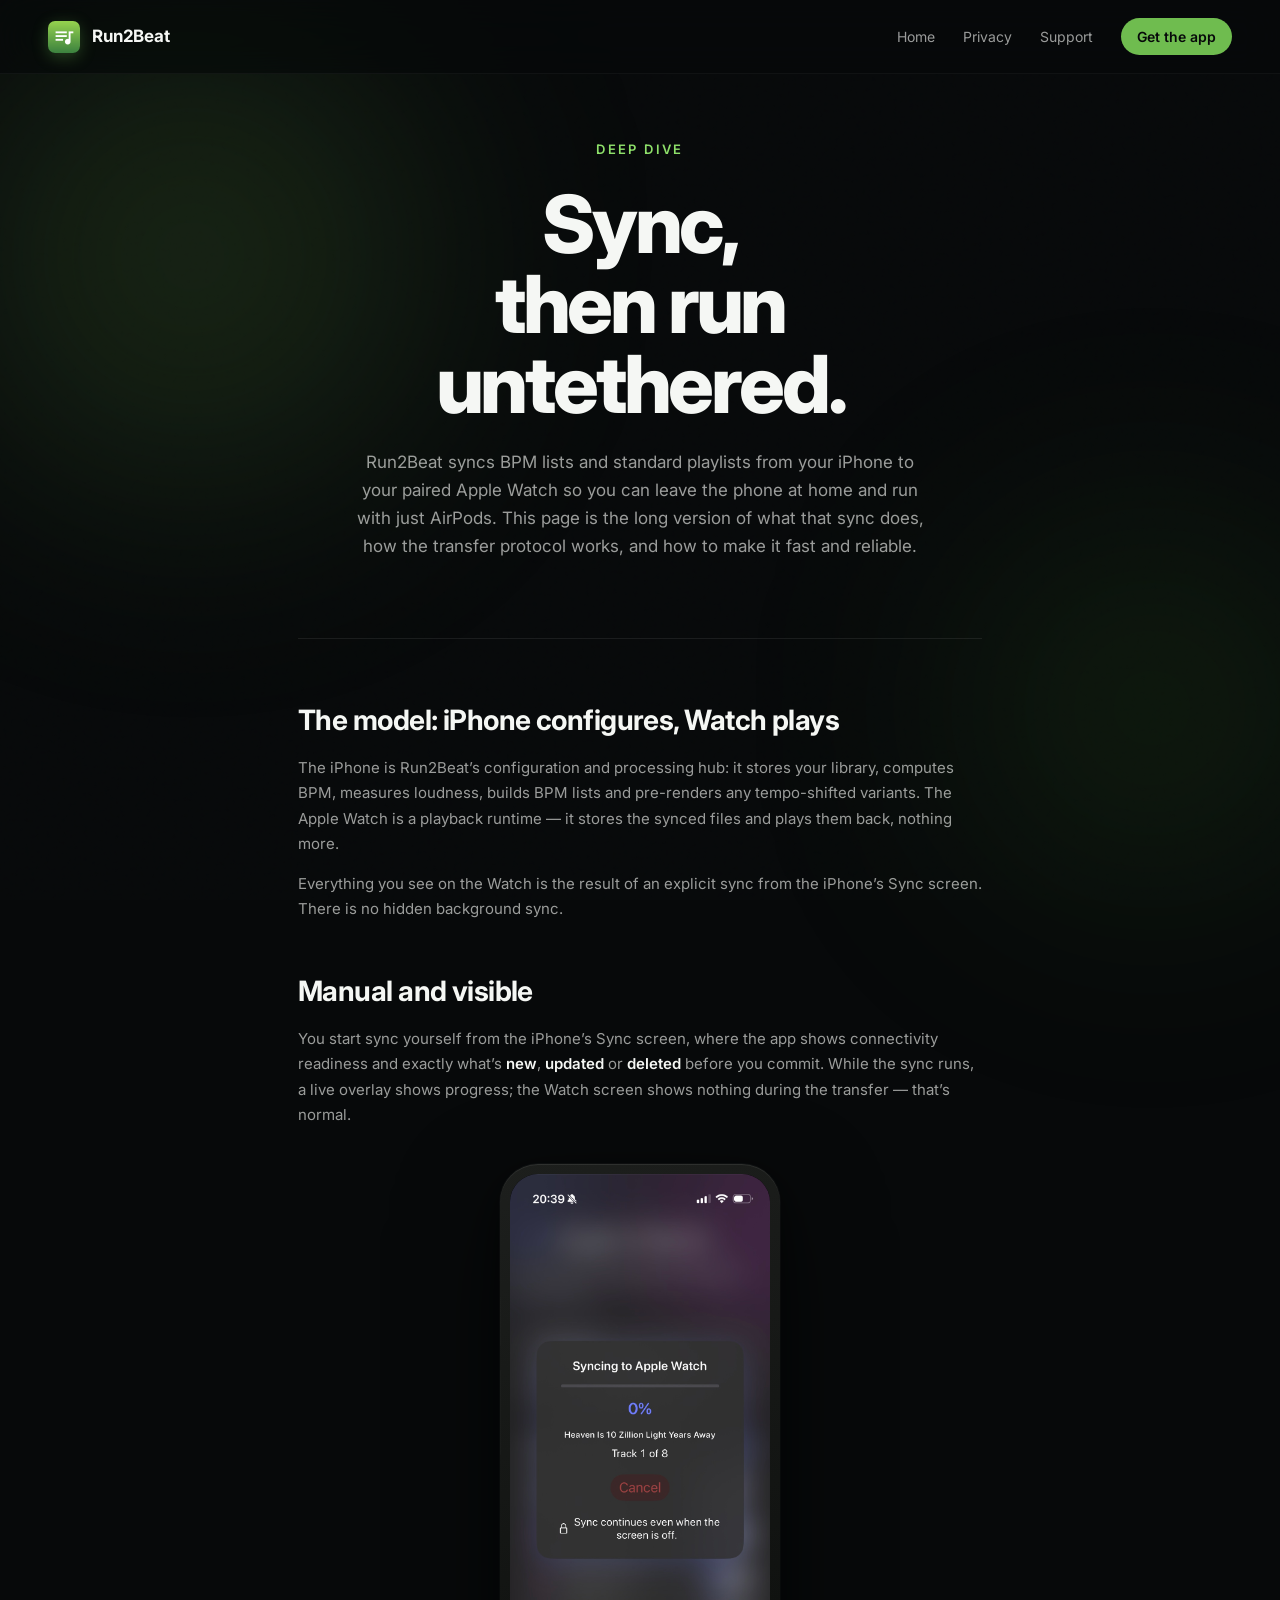
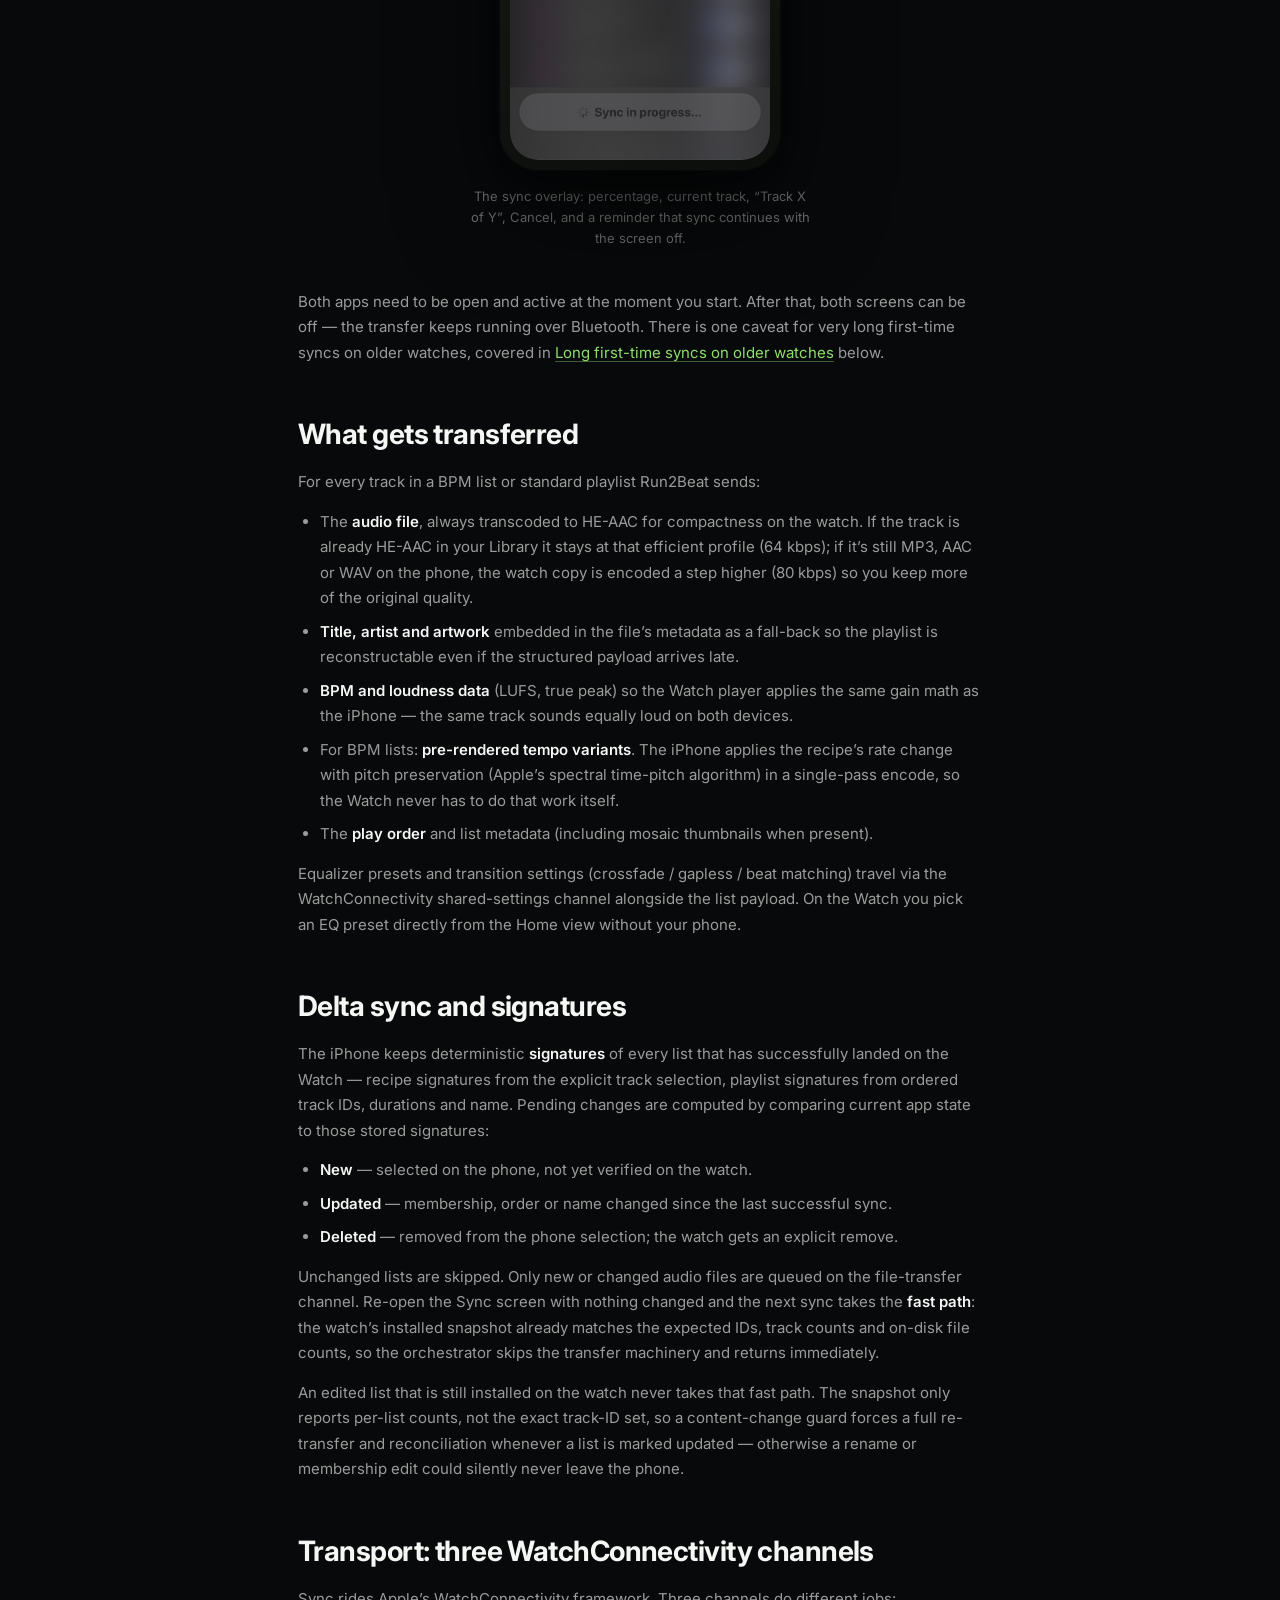
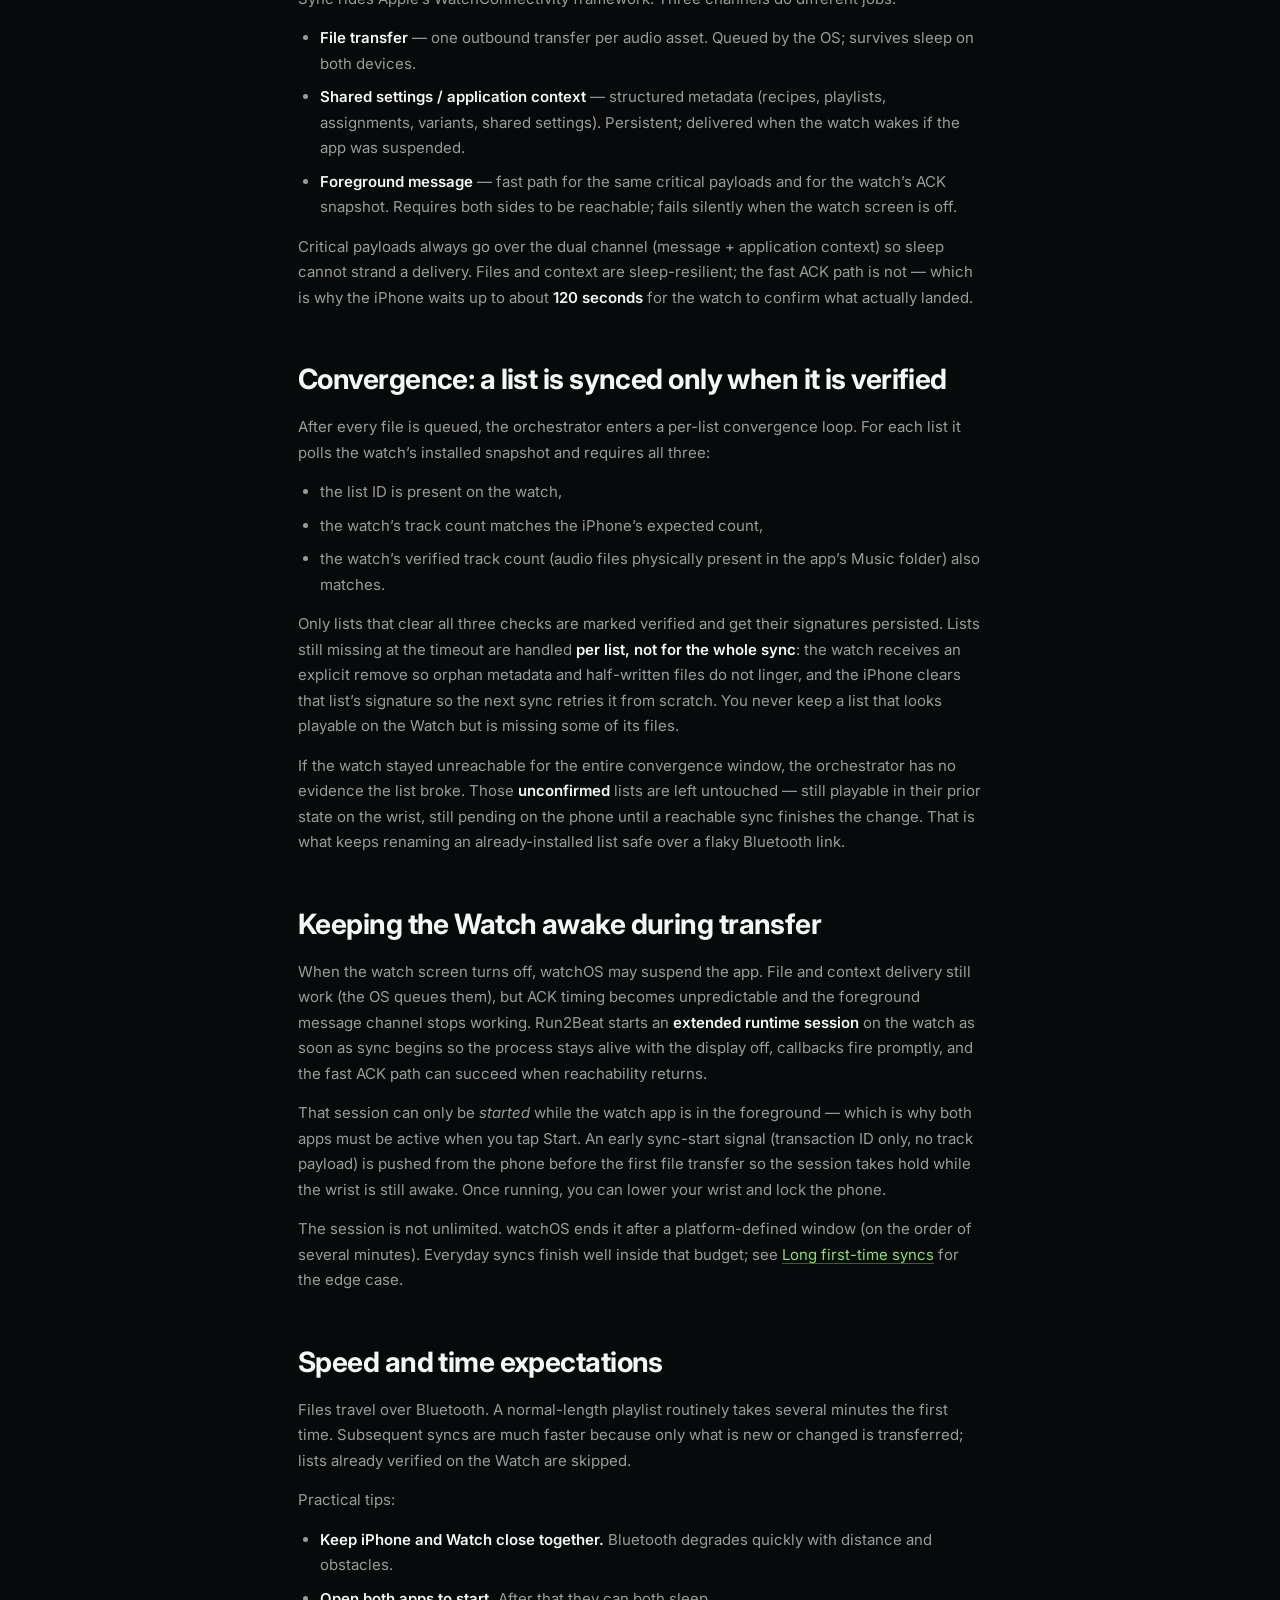
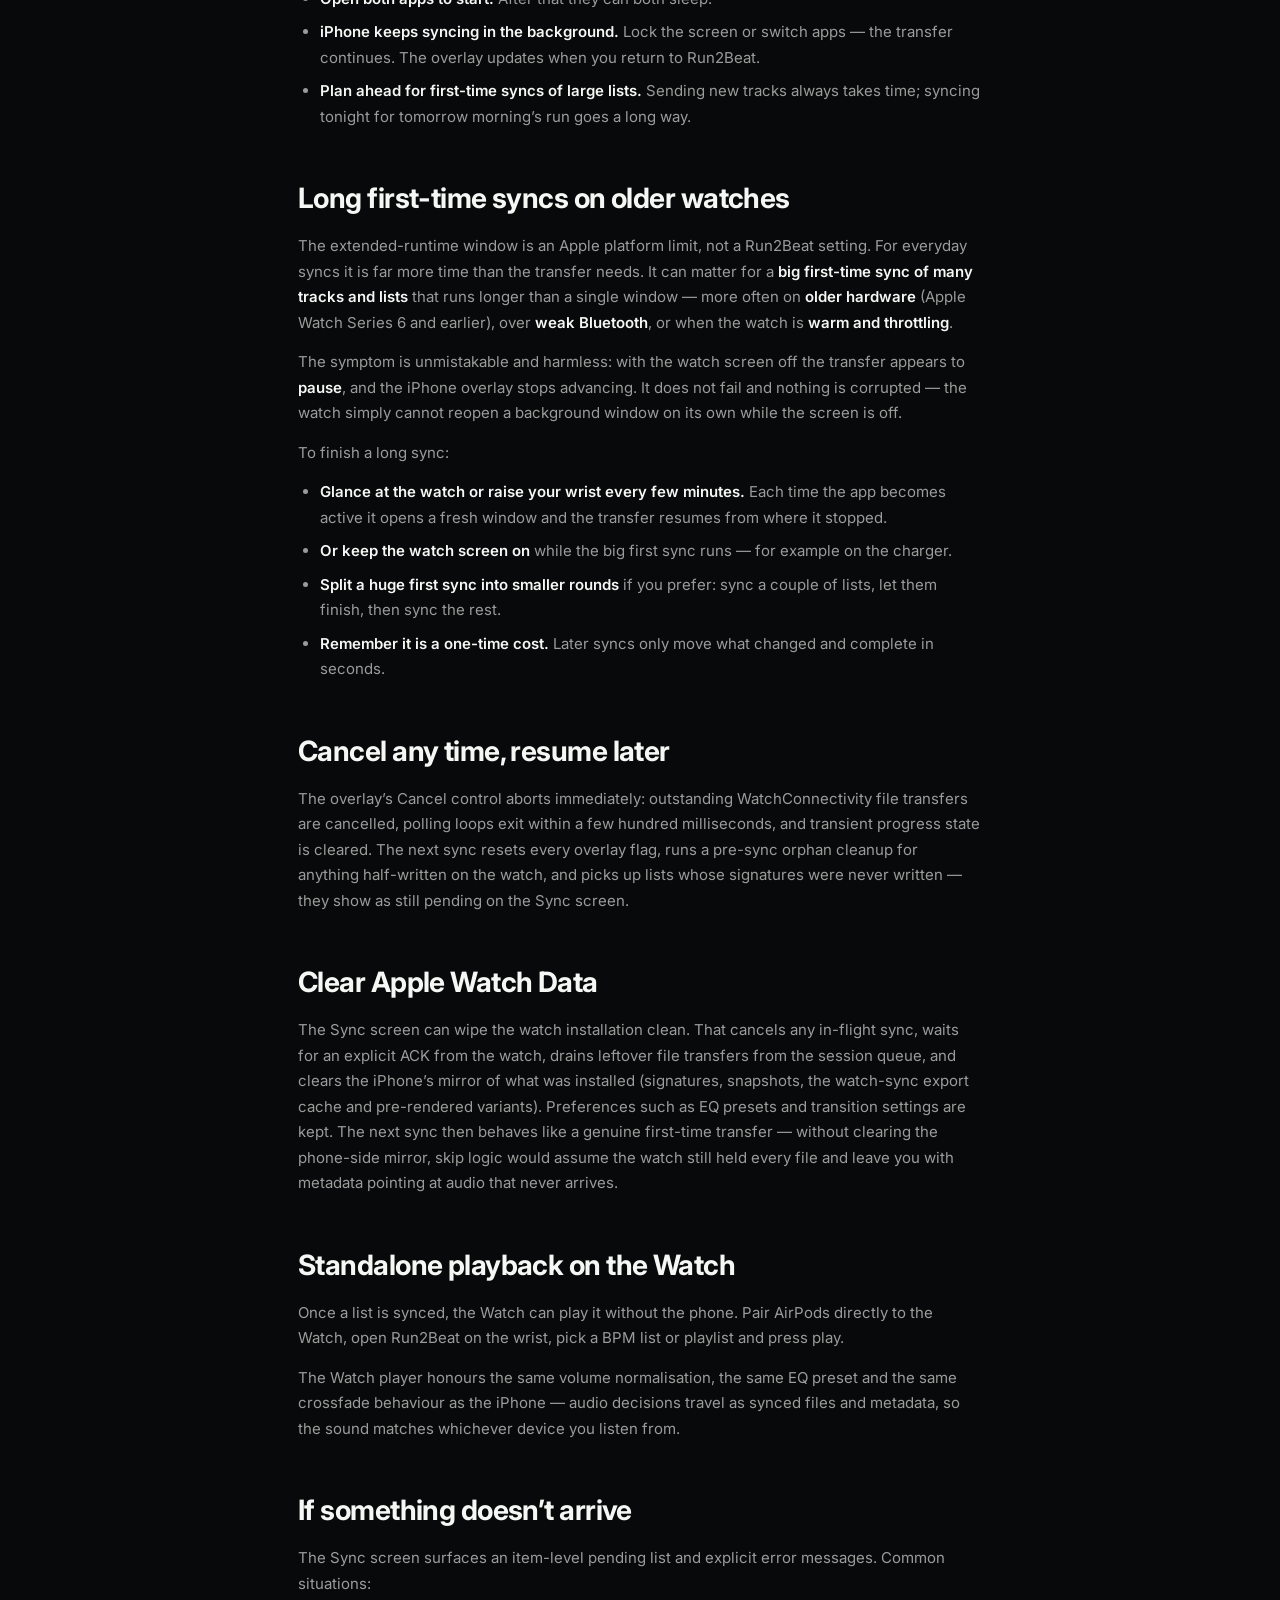
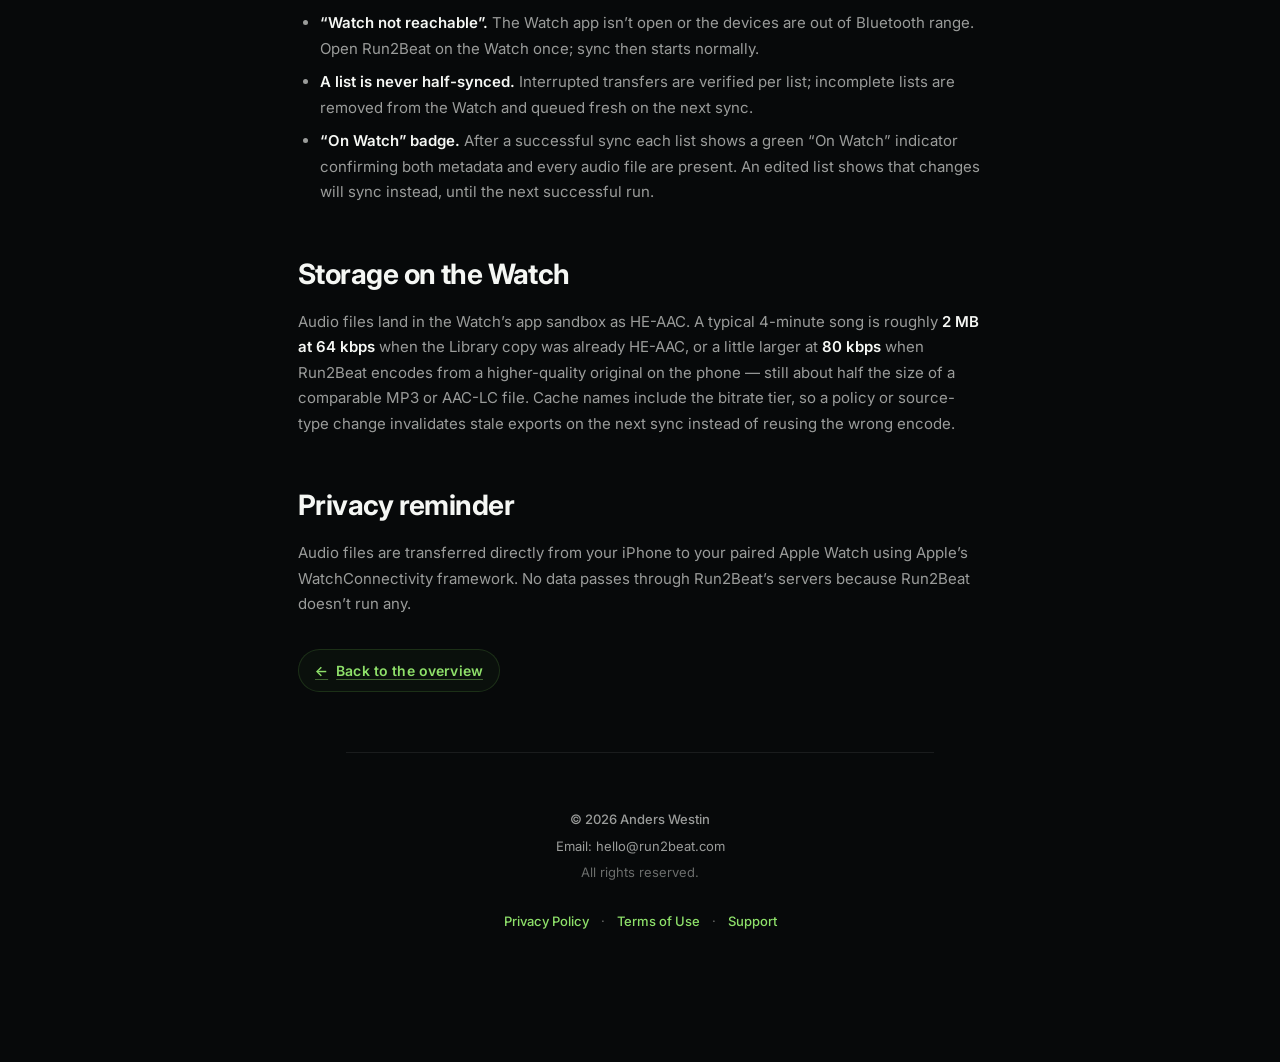
==== commit d74f4b44: "Sync landing page from Run2Beat@3db5e7b Source: andropandro/Run2Beat (main) Commit: 3db5e7b6a3348df3" ====
--- a/apple-watch-sync.html
+++ b/apple-watch-sync.html
@@ -81,7 +81,7 @@
                 <li>The <strong>audio file</strong>, always transcoded to HE-AAC for compactness on the watch. If the track is already HE-AAC in your Library it stays at that efficient profile (64&nbsp;kbps); if it&rsquo;s still MP3, AAC or WAV on the phone, the watch copy is encoded a step higher (80&nbsp;kbps) so you keep more of the original quality.</li>
                 <li><strong>Title, artist and artwork</strong> embedded in the file&rsquo;s metadata as a fall-back so the playlist is reconstructable even if the structured payload arrives late.</li>
                 <li><strong>BPM and loudness data</strong> (LUFS, true peak) so the Watch player applies the same gain math as the iPhone &mdash; the same track sounds equally loud on both devices.</li>
-                <li>For BPM lists: <strong>pre-rendered tempo variants</strong>. The iPhone applies the recipe&rsquo;s rate change with pitch preservation (<code>AVAudioTimePitchAlgorithm.spectral</code>) in a single-pass encode, so the Watch never has to do that work itself.</li>
+                <li>For BPM lists: <strong>pre-rendered tempo variants</strong>. The iPhone applies the recipe&rsquo;s rate change with pitch preservation (Apple&rsquo;s spectral time-pitch algorithm) in a single-pass encode, so the Watch never has to do that work itself.</li>
                 <li>The <strong>play order</strong> and list metadata (including mosaic thumbnails when present).</li>
             </ul>
             <p>
@@ -98,10 +98,10 @@
                 <li><strong>Deleted</strong> &mdash; removed from the phone selection; the watch gets an explicit remove.</li>
             </ul>
             <p>
-                Unchanged lists are skipped. Only new or changed audio files are queued for <code>transferFile</code>. Re-open the Sync screen with nothing changed and the next sync takes the <strong>fast path</strong>: the watch&rsquo;s installed snapshot already matches the expected IDs, track counts and on-disk file counts, so the orchestrator skips the transfer machinery and returns immediately.
-            </p>
-            <p>
-                An edited list that is still installed on the watch never takes that fast path. The snapshot only reports per-list counts, not the exact track-ID set, so a content-change guard forces a full re-transfer and reconciliation whenever a list is marked <code>.updated</code> &mdash; otherwise a rename or membership edit could silently never leave the phone.
+                Unchanged lists are skipped. Only new or changed audio files are queued on the file-transfer channel. Re-open the Sync screen with nothing changed and the next sync takes the <strong>fast path</strong>: the watch&rsquo;s installed snapshot already matches the expected IDs, track counts and on-disk file counts, so the orchestrator skips the transfer machinery and returns immediately.
+            </p>
+            <p>
+                An edited list that is still installed on the watch never takes that fast path. The snapshot only reports per-list counts, not the exact track-ID set, so a content-change guard forces a full re-transfer and reconciliation whenever a list is marked updated &mdash; otherwise a rename or membership edit could silently never leave the phone.
             </p>
 
             <h2>Transport: three WatchConnectivity channels</h2>
@@ -109,9 +109,9 @@
                 Sync rides Apple&rsquo;s WatchConnectivity framework. Three channels do different jobs:
             </p>
             <ul>
-                <li><strong><code>transferFile</code></strong> &mdash; one outbound transfer per audio asset. Queued by the OS; survives sleep on both devices.</li>
-                <li><strong><code>updateApplicationContext</code></strong> &mdash; structured metadata (recipes, playlists, assignments, variants, shared settings). Persistent; delivered when the watch wakes if the app was suspended.</li>
-                <li><strong><code>sendMessage</code></strong> &mdash; foreground fast path for the same critical payloads and for the watch&rsquo;s ACK snapshot. Requires <code>isReachable</code> on both sides; fails silently when the watch screen is off.</li>
+                <li><strong>File transfer</strong> &mdash; one outbound transfer per audio asset. Queued by the OS; survives sleep on both devices.</li>
+                <li><strong>Shared settings / application context</strong> &mdash; structured metadata (recipes, playlists, assignments, variants, shared settings). Persistent; delivered when the watch wakes if the app was suspended.</li>
+                <li><strong>Foreground message</strong> &mdash; fast path for the same critical payloads and for the watch&rsquo;s ACK snapshot. Requires both sides to be reachable; fails silently when the watch screen is off.</li>
             </ul>
             <p>
                 Critical payloads always go over the dual channel (message + application context) so sleep cannot strand a delivery. Files and context are sleep-resilient; the fast ACK path is not &mdash; which is why the iPhone waits up to about <strong>120 seconds</strong> for the watch to confirm what actually landed.
@@ -123,8 +123,8 @@
             </p>
             <ul>
                 <li>the list ID is present on the watch,</li>
-                <li>the watch&rsquo;s <code>trackCount</code> matches the iPhone&rsquo;s expected count,</li>
-                <li>the watch&rsquo;s <code>verifiedTrackCount</code> (audio files physically present under <code>Documents/Music/</code>) also matches.</li>
+                <li>the watch&rsquo;s track count matches the iPhone&rsquo;s expected count,</li>
+                <li>the watch&rsquo;s verified track count (audio files physically present in the app&rsquo;s Music folder) also matches.</li>
             </ul>
             <p>
                 Only lists that clear all three checks are marked verified and get their signatures persisted. Lists still missing at the timeout are handled <strong>per list, not for the whole sync</strong>: the watch receives an explicit remove so orphan metadata and half-written files do not linger, and the iPhone clears that list&rsquo;s signature so the next sync retries it from scratch. You never keep a list that looks playable on the Watch but is missing some of its files.
@@ -135,7 +135,7 @@
 
             <h2>Keeping the Watch awake during transfer</h2>
             <p>
-                When the watch screen turns off, watchOS may suspend the app. File and context delivery still work (the OS queues them), but ACK timing becomes unpredictable and <code>sendMessage</code> stops working. Run2Beat starts a <strong><code>WKExtendedRuntimeSession</code></strong> on the watch as soon as sync begins so the process stays alive with the display off, delegate callbacks fire promptly, and the fast ACK path can succeed when reachability returns.
+                When the watch screen turns off, watchOS may suspend the app. File and context delivery still work (the OS queues them), but ACK timing becomes unpredictable and the foreground message channel stops working. Run2Beat starts an <strong>extended runtime session</strong> on the watch as soon as sync begins so the process stays alive with the display off, callbacks fire promptly, and the fast ACK path can succeed when reachability returns.
             </p>
             <p>
                 That session can only be <em>started</em> while the watch app is in the foreground &mdash; which is why both apps must be active when you tap Start. An early sync-start signal (transaction ID only, no track payload) is pushed from the phone before the first file transfer so the session takes hold while the wrist is still awake. Once running, you can lower your wrist and lock the phone.
@@ -182,7 +182,7 @@
 
             <h2>Clear Apple Watch Data</h2>
             <p>
-                The Sync screen can wipe the watch installation clean. That cancels any in-flight sync, waits for an explicit ACK from the watch, drains leftover file transfers from the session queue, and clears the iPhone&rsquo;s mirror of what was installed (signatures, snapshots, the WatchSync export cache and pre-rendered variants). Preferences such as EQ presets and transition settings are kept. The next sync then behaves like a genuine first-time transfer &mdash; without clearing the phone-side mirror, skip logic would assume the watch still held every file and leave you with metadata pointing at audio that never arrives.
+                The Sync screen can wipe the watch installation clean. That cancels any in-flight sync, waits for an explicit ACK from the watch, drains leftover file transfers from the session queue, and clears the iPhone&rsquo;s mirror of what was installed (signatures, snapshots, the watch-sync export cache and pre-rendered variants). Preferences such as EQ presets and transition settings are kept. The next sync then behaves like a genuine first-time transfer &mdash; without clearing the phone-side mirror, skip logic would assume the watch still held every file and leave you with metadata pointing at audio that never arrives.
             </p>
 
             <h2>Standalone playback on the Watch</h2>
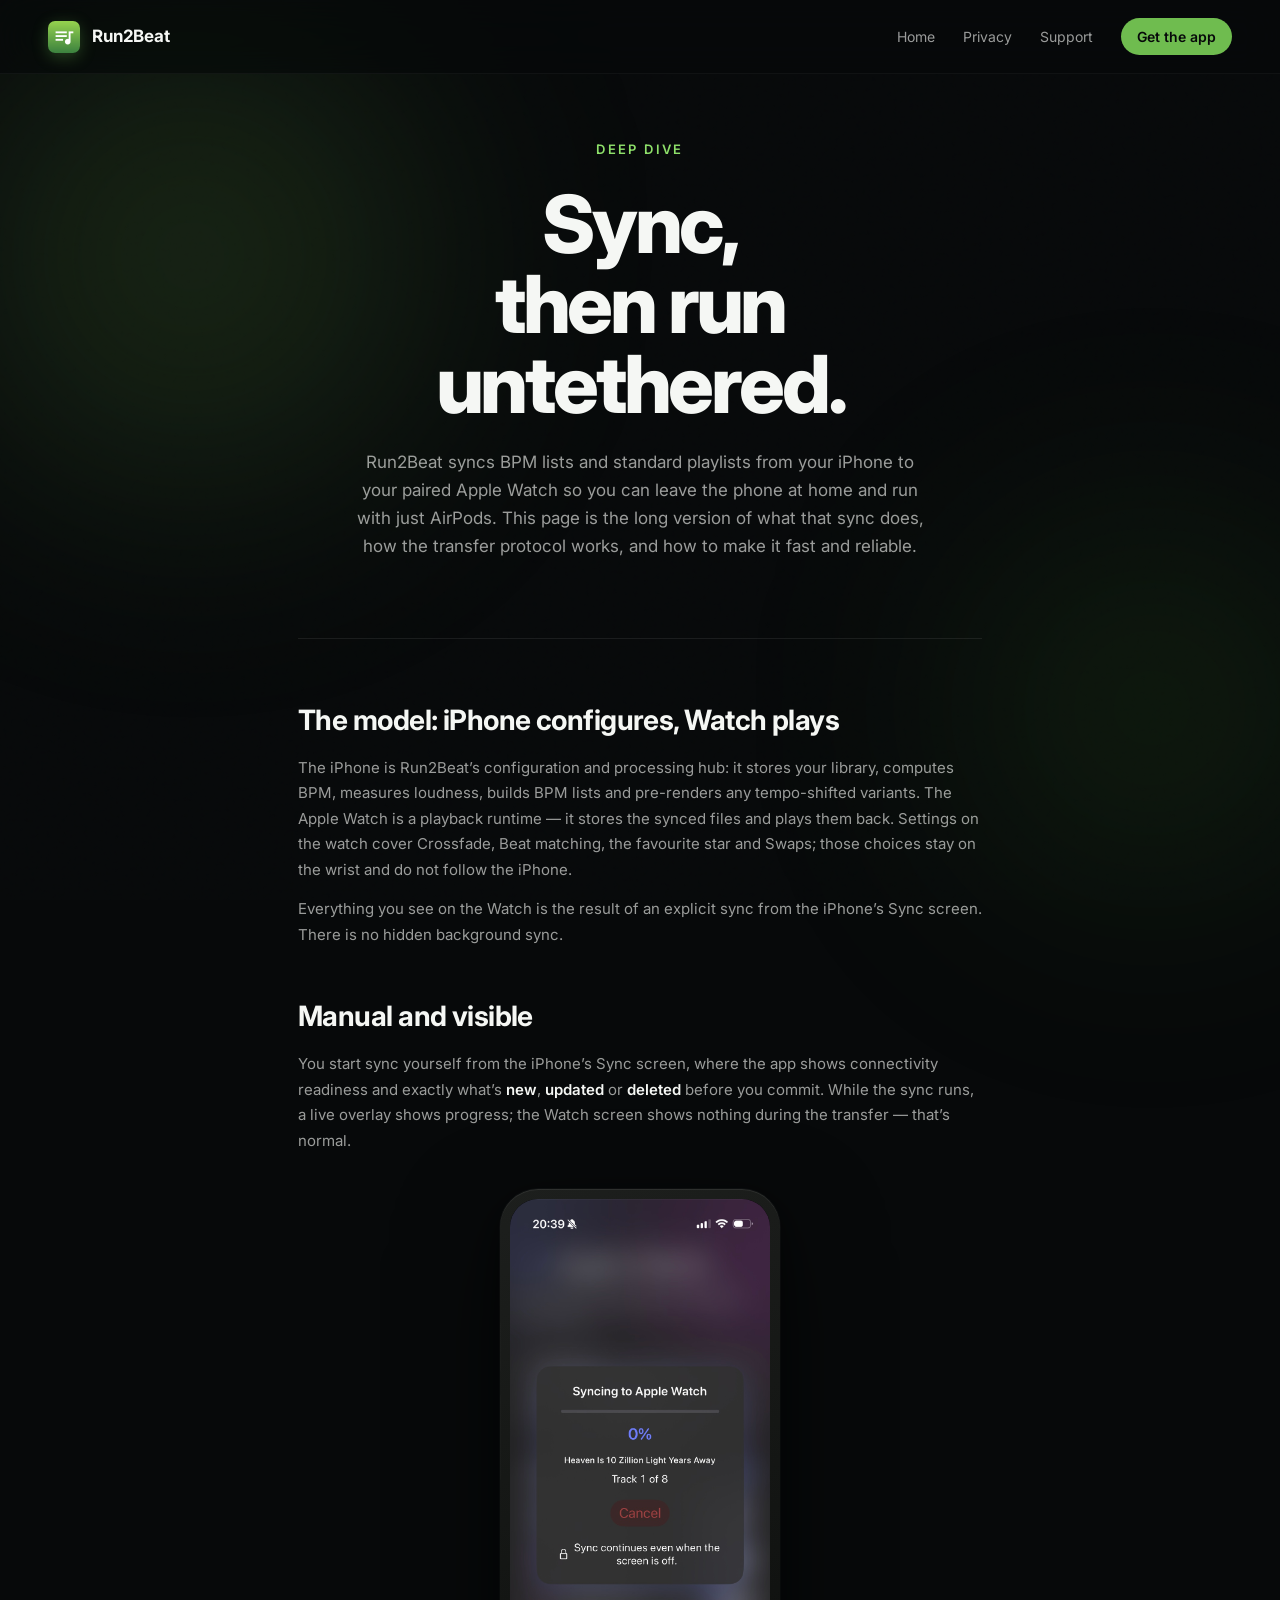
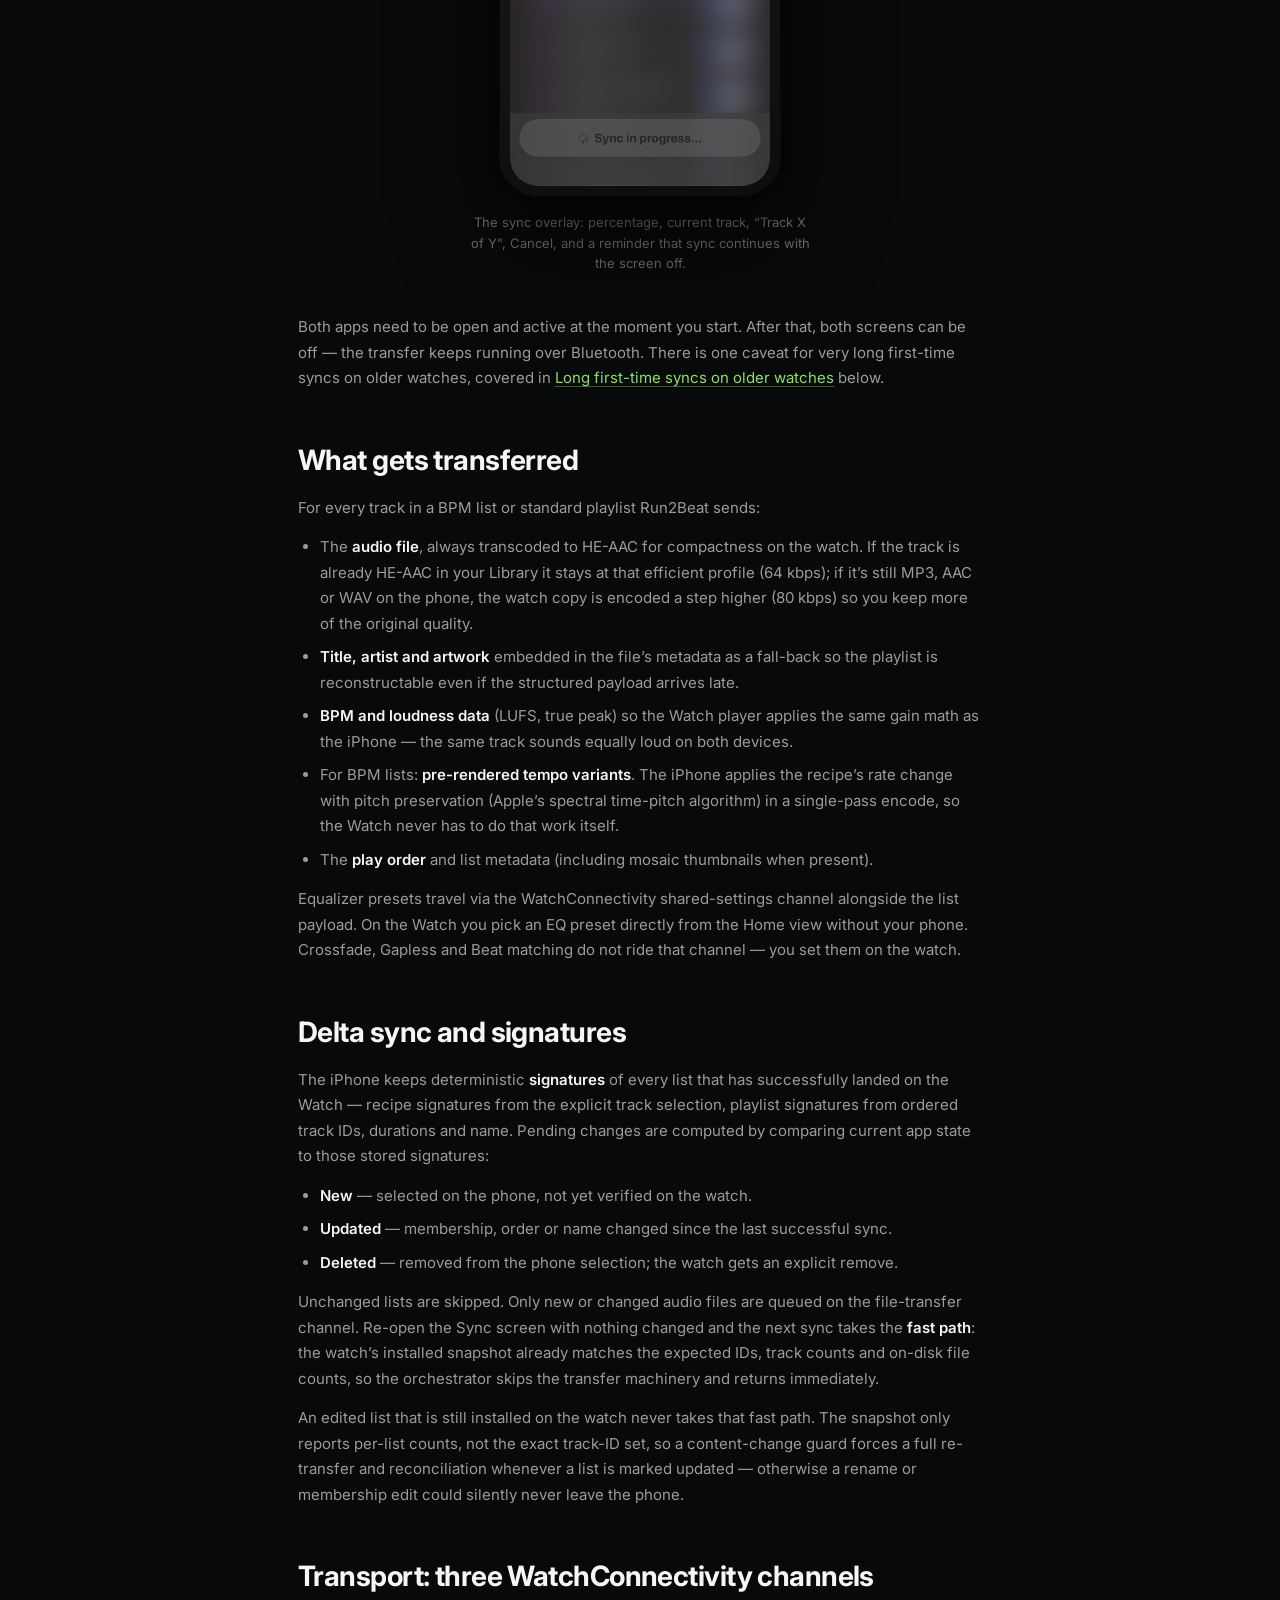
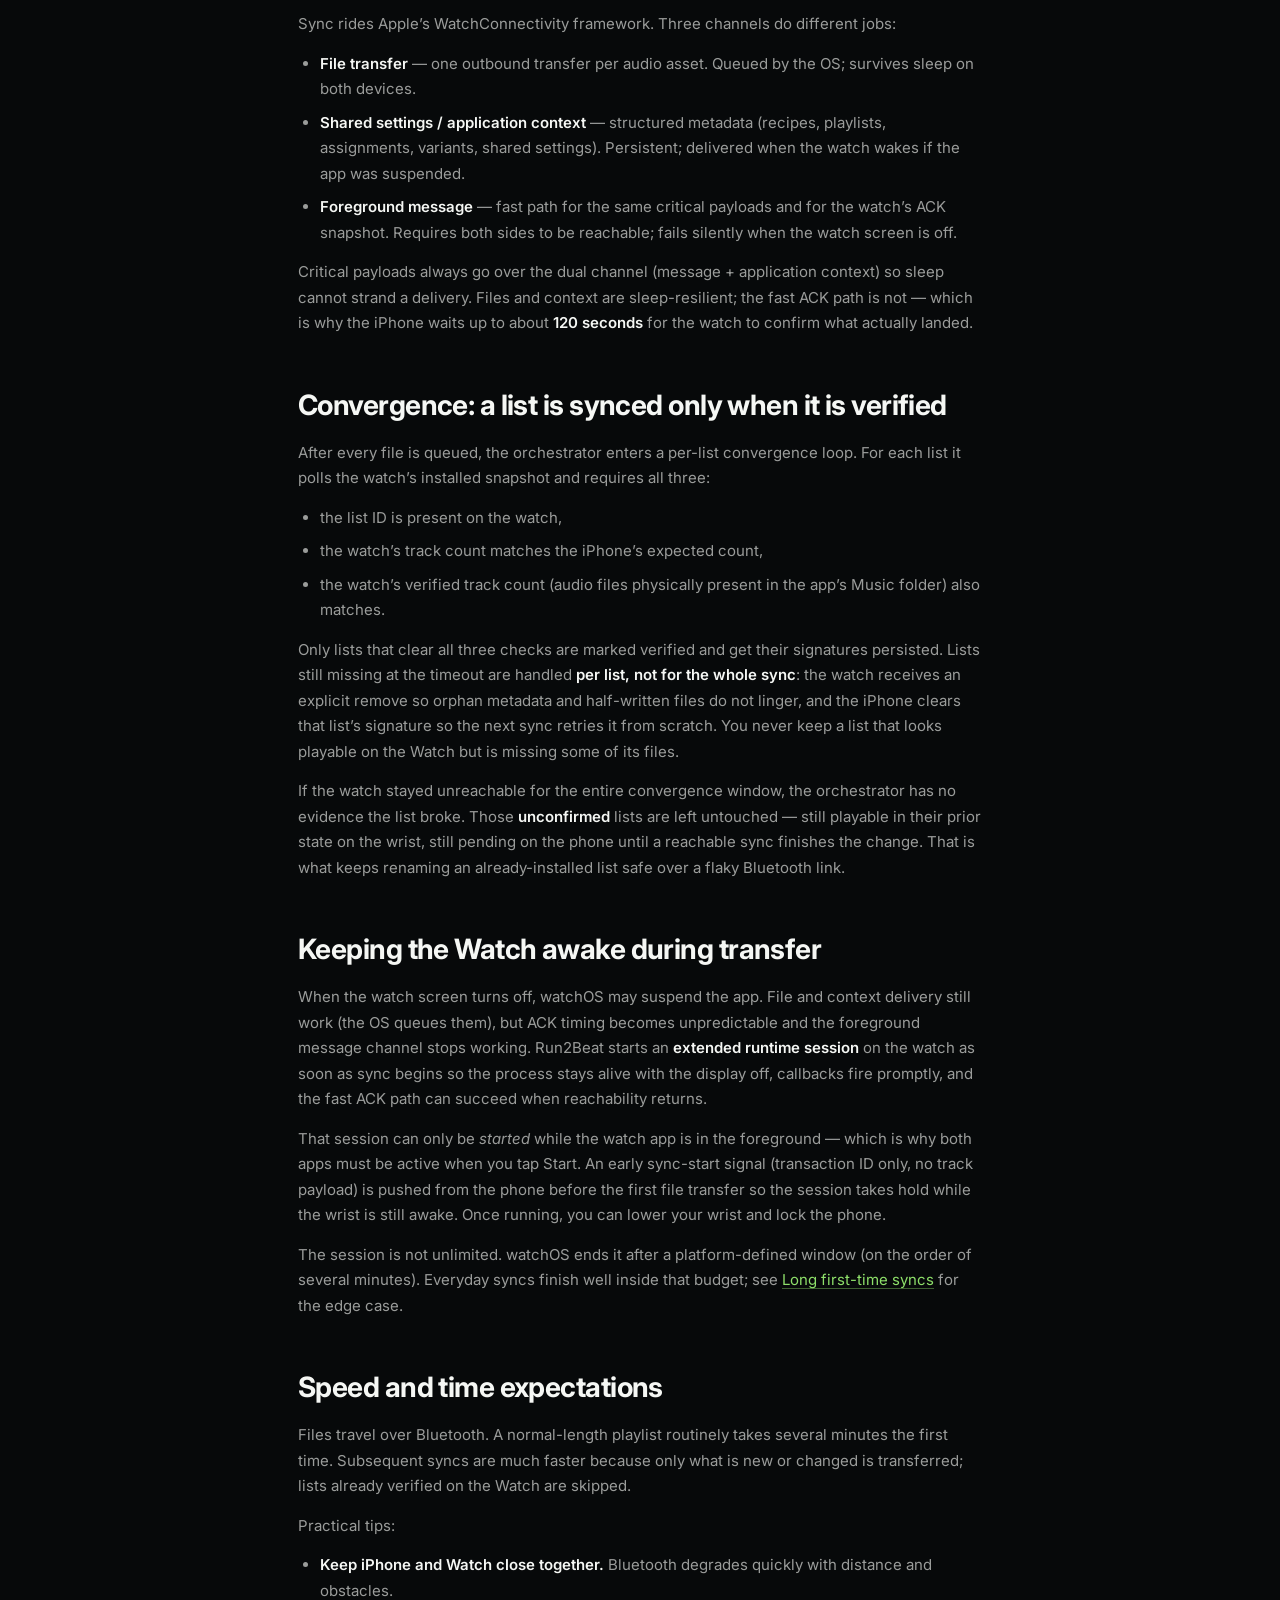
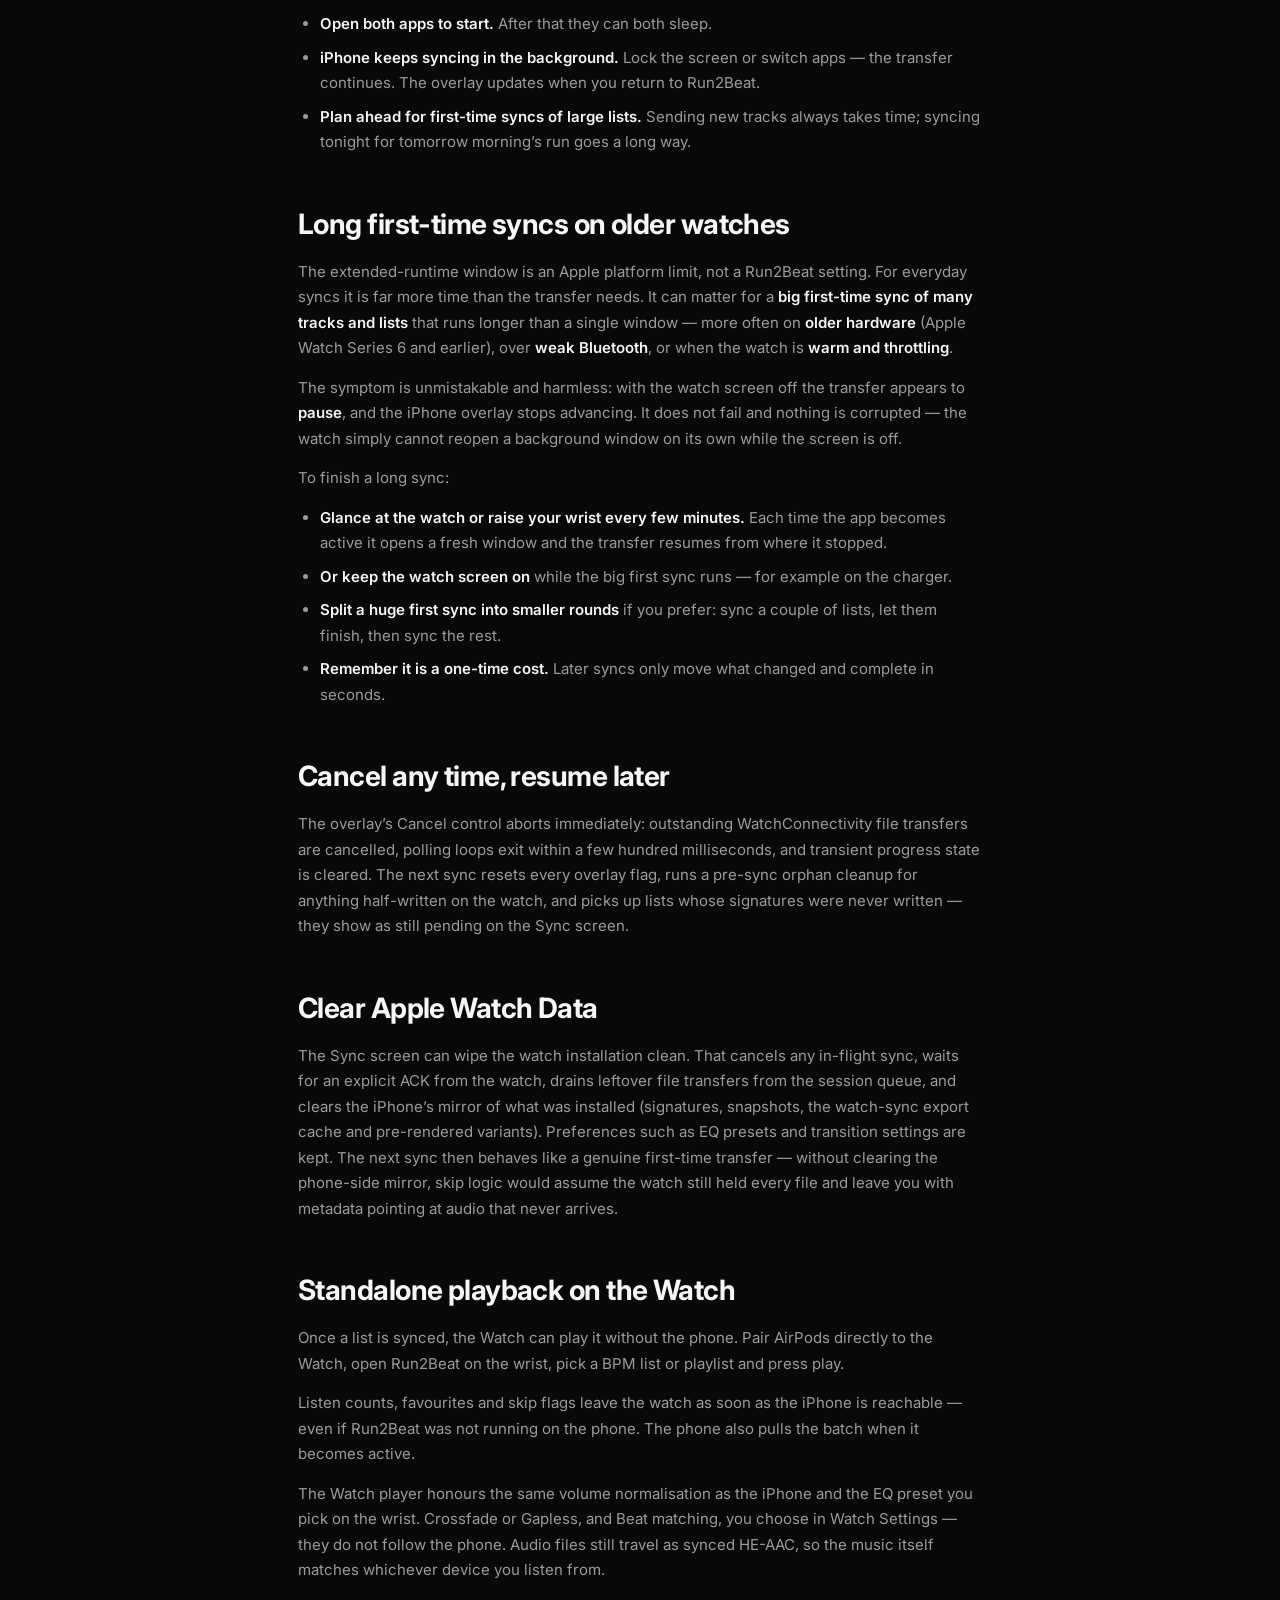
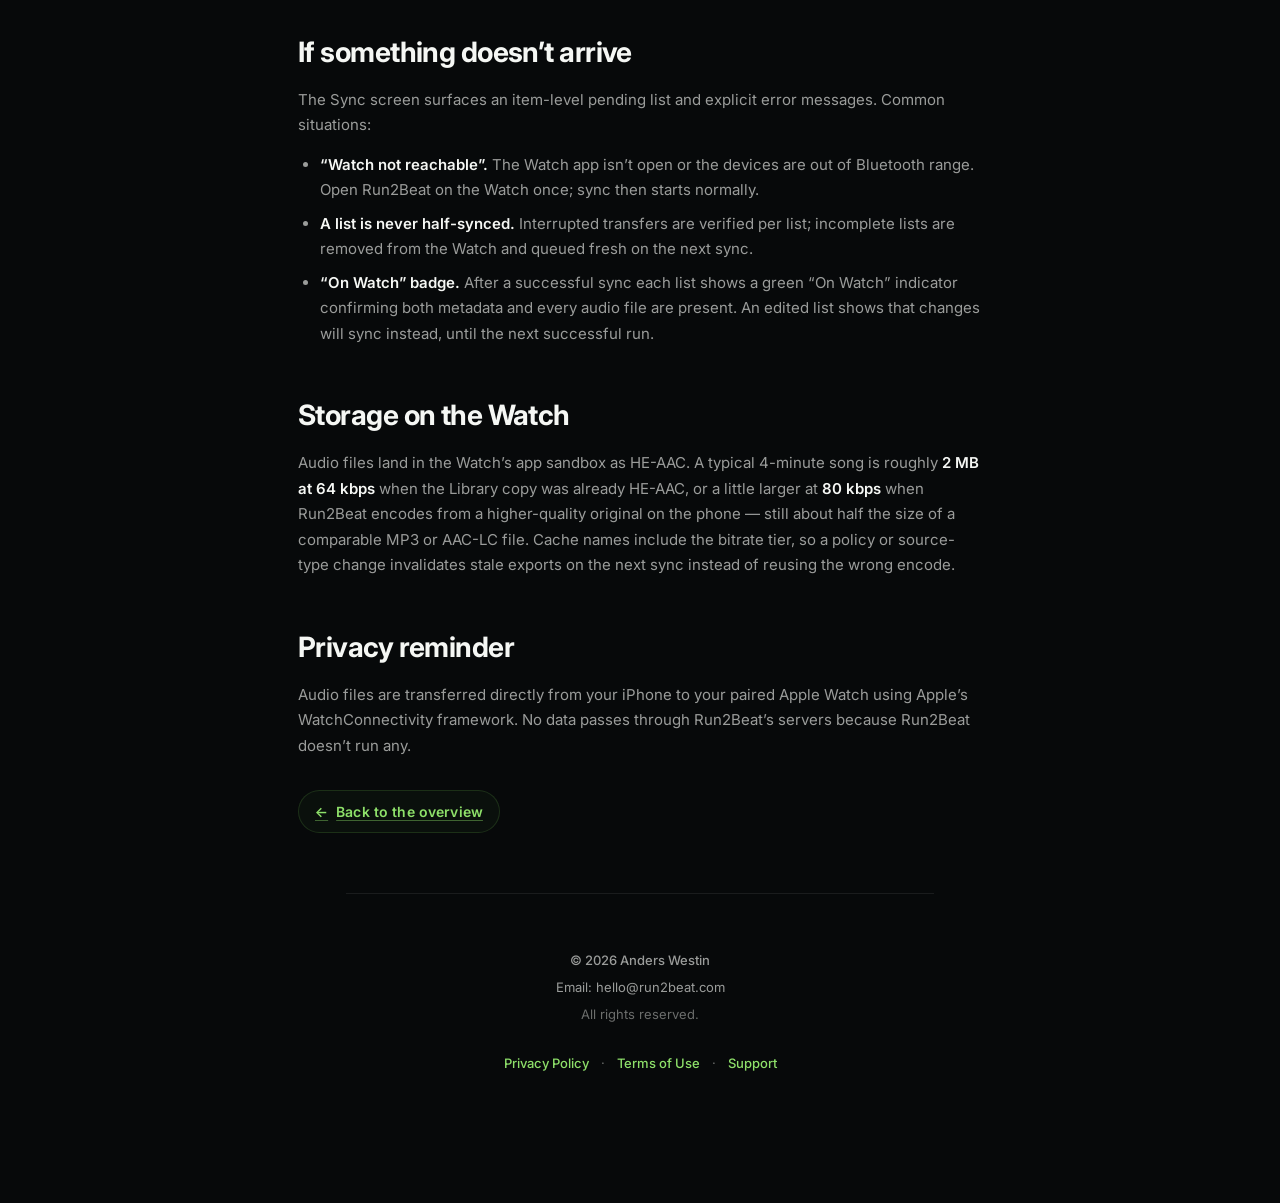
==== commit 57e2398a: "Sync landing page from Run2Beat@d7787d4 Source: andropandro/Run2Beat (main) Commit: d7787d41c2259fef" ====
--- a/apple-watch-sync.html
+++ b/apple-watch-sync.html
@@ -6,6 +6,16 @@
     <title>Apple Watch sync &mdash; Run2Beat</title>
     <meta name="description" content="How Run2Beat syncs BPM lists and playlists from iPhone to Apple Watch — WatchConnectivity transport, HE-AAC export, delta signatures, convergence verification, and sleep-robust transfers." />
     <meta name="theme-color" content="#0a0d0a" />
+
+    <!-- Google tag (gtag.js) -->
+    <script async src="https://www.googletagmanager.com/gtag/js?id=G-TS1EQ35CVJ"></script>
+    <script>
+      window.dataLayer = window.dataLayer || [];
+      function gtag(){dataLayer.push(arguments);}
+      gtag('js', new Date());
+      gtag('config', 'G-TS1EQ35CVJ');
+    </script>
+
 
     <link rel="icon" type="image/png" href="assets/app-icon.png" />
     <link rel="apple-touch-icon" href="assets/app-icon.png" />
@@ -45,7 +55,7 @@
 
             <h2>The model: iPhone configures, Watch plays</h2>
             <p>
-                The iPhone is Run2Beat&rsquo;s configuration and processing hub: it stores your library, computes BPM, measures loudness, builds BPM lists and pre-renders any tempo-shifted variants. The Apple Watch is a playback runtime &mdash; it stores the synced files and plays them back, nothing more.
+                The iPhone is Run2Beat&rsquo;s configuration and processing hub: it stores your library, computes BPM, measures loudness, builds BPM lists and pre-renders any tempo-shifted variants. The Apple Watch is a playback runtime &mdash; it stores the synced files and plays them back. Settings on the watch cover Crossfade, Beat matching, the favourite star and Swaps; those choices stay on the wrist and do not follow the iPhone.
             </p>
             <p>
                 Everything you see on the Watch is the result of an explicit sync from the iPhone&rsquo;s Sync screen. There is no hidden background sync.
@@ -85,7 +95,7 @@
                 <li>The <strong>play order</strong> and list metadata (including mosaic thumbnails when present).</li>
             </ul>
             <p>
-                Equalizer presets and transition settings (crossfade / gapless / beat matching) travel via the WatchConnectivity shared-settings channel alongside the list payload. On the Watch you pick an EQ preset directly from the Home view without your phone.
+                Equalizer presets travel via the WatchConnectivity shared-settings channel alongside the list payload. On the Watch you pick an EQ preset directly from the Home view without your phone. Crossfade, Gapless and Beat matching do not ride that channel &mdash; you set them on the watch.
             </p>
 
             <h2>Delta sync and signatures</h2>
@@ -190,7 +200,10 @@
                 Once a list is synced, the Watch can play it without the phone. Pair AirPods directly to the Watch, open Run2Beat on the wrist, pick a BPM list or playlist and press play.
             </p>
             <p>
-                The Watch player honours the same volume normalisation, the same EQ preset and the same crossfade behaviour as the iPhone &mdash; audio decisions travel as synced files and metadata, so the sound matches whichever device you listen from.
+                Listen counts, favourites and skip flags leave the watch as soon as the iPhone is reachable &mdash; even if Run2Beat was not running on the phone. The phone also pulls the batch when it becomes active.
+            </p>
+            <p>
+                The Watch player honours the same volume normalisation as the iPhone and the EQ preset you pick on the wrist. Crossfade or Gapless, and Beat matching, you choose in Watch Settings &mdash; they do not follow the phone. Audio files still travel as synced HE-AAC, so the music itself matches whichever device you listen from.
             </p>
 
             <h2>If something doesn&rsquo;t arrive</h2>
@@ -258,6 +271,6 @@
         </div>
     </dialog>
 
-    <script src="script.js?v=5" defer></script>
+    <script src="script.js?v=7" defer></script>
 </body>
 </html>
--- a/styles.css
+++ b/styles.css
@@ -168,8 +168,8 @@
     box-shadow: 0 8px 24px rgba(var(--accent-bright-rgb), 0.4);
 }
 
-@media (max-width: 860px) {
-    .nav__links { gap: 14px; }
+@media (max-width: 980px) {
+    .nav__links { gap: 12px; }
     .nav__links a:not(.nav__cta) { display: none; }
 }
 
@@ -1186,6 +1186,177 @@
 
 .support__contact-email:hover { color: var(--brand-bright) !important; }
 
+/* ---------- FIND MUSIC (sources) ---------- */
+
+.find-music {
+    padding-bottom: 8px;
+}
+
+.find-music__freedom {
+    margin-top: -8px;
+    max-width: 640px;
+}
+
+.find-music__paths {
+    display: grid;
+    grid-template-columns: repeat(2, minmax(0, 1fr));
+    gap: 18px;
+    max-width: 900px;
+    margin: 36px auto 28px;
+    text-align: left;
+}
+
+@media (max-width: 720px) {
+    .find-music__paths { grid-template-columns: 1fr; }
+}
+
+.find-music__path {
+    padding: 26px 24px;
+    background: var(--surface);
+    border: 1px solid var(--border);
+    border-radius: 20px;
+    transition: all 0.3s var(--ease);
+}
+
+.find-music__path:hover {
+    background: var(--surface-hover);
+    border-color: var(--brand-soft);
+    transform: translateY(-3px);
+}
+
+.find-music__path-icon {
+    width: 44px;
+    height: 44px;
+    display: flex;
+    align-items: center;
+    justify-content: center;
+    background: rgba(var(--accent-rgb), 0.1);
+    border: 1px solid var(--brand-soft);
+    border-radius: 12px;
+    color: var(--brand-bright);
+    margin-bottom: 14px;
+}
+
+.find-music__path-title {
+    font-size: clamp(17px, 1.5vw, 20px);
+    font-weight: 700;
+    letter-spacing: -0.01em;
+    margin: 0 0 8px;
+    color: var(--text);
+}
+
+.find-music__path-text {
+    font-size: 14px;
+    color: var(--text-muted);
+    line-height: 1.65;
+    margin: 0;
+}
+
+.source-grid {
+    display: grid;
+    grid-template-columns: repeat(4, minmax(0, 1fr));
+    gap: 14px;
+    max-width: 1000px;
+    margin: 0 auto 22px;
+    text-align: left;
+}
+
+@media (max-width: 900px) {
+    .source-grid { grid-template-columns: repeat(2, minmax(0, 1fr)); }
+}
+
+@media (max-width: 480px) {
+    .source-grid { grid-template-columns: 1fr; }
+}
+
+.source-card {
+    display: flex;
+    flex-direction: column;
+    gap: 10px;
+    padding: 22px 20px 24px;
+    border-radius: 18px;
+    border: 1px solid var(--border);
+    background: var(--surface);
+    transition: all 0.25s var(--ease);
+    min-height: 100%;
+}
+
+.source-card:hover {
+    transform: translateY(-4px);
+    border-color: rgba(255, 255, 255, 0.18);
+    box-shadow: 0 18px 40px rgba(0, 0, 0, 0.35);
+}
+
+.source-card__logo {
+    width: 44px;
+    height: 44px;
+    border-radius: 12px;
+    display: flex;
+    align-items: center;
+    justify-content: center;
+    color: #fff;
+}
+
+.source-card__logo img {
+    width: 26px;
+    height: 26px;
+    filter: brightness(0) invert(1);
+}
+
+.source-card__name {
+    font-size: 16px;
+    font-weight: 700;
+    letter-spacing: -0.01em;
+    color: var(--text);
+}
+
+.source-card__blurb {
+    font-size: 13px;
+    line-height: 1.55;
+    color: var(--text-muted);
+}
+
+.source-card--soundcloud .source-card__logo { background: #ff5500; }
+.source-card--bandcamp .source-card__logo { background: #1da0c3; }
+.source-card--fma .source-card__logo { background: #7c5cbf; }
+.source-card--jamendo .source-card__logo { background: #ff3d00; }
+
+.find-music__note {
+    max-width: 720px;
+    margin: 0 auto 8px;
+    font-size: 13px;
+    line-height: 1.65;
+    color: var(--text-dim);
+}
+
+.find-music__tip {
+    max-width: 720px;
+    margin: 18px auto 10px;
+    padding: 16px 18px;
+    text-align: left;
+    font-size: 14px;
+    line-height: 1.65;
+    color: var(--text-muted);
+    background: rgba(var(--accent-rgb), 0.08);
+    border: 1px solid var(--brand-soft);
+    border-radius: 14px;
+}
+
+.find-music__tip strong {
+    color: var(--text);
+}
+
+.find-music__tip a {
+    color: var(--brand-bright);
+    text-decoration: underline;
+    text-decoration-color: rgba(var(--accent-bright-rgb), 0.4);
+    text-underline-offset: 3px;
+}
+
+.find-music__tip a:hover {
+    text-decoration-color: var(--brand-bright);
+}
+
 /* ---------- LEARN MORE LINK ---------- */
 
 .learn-more {
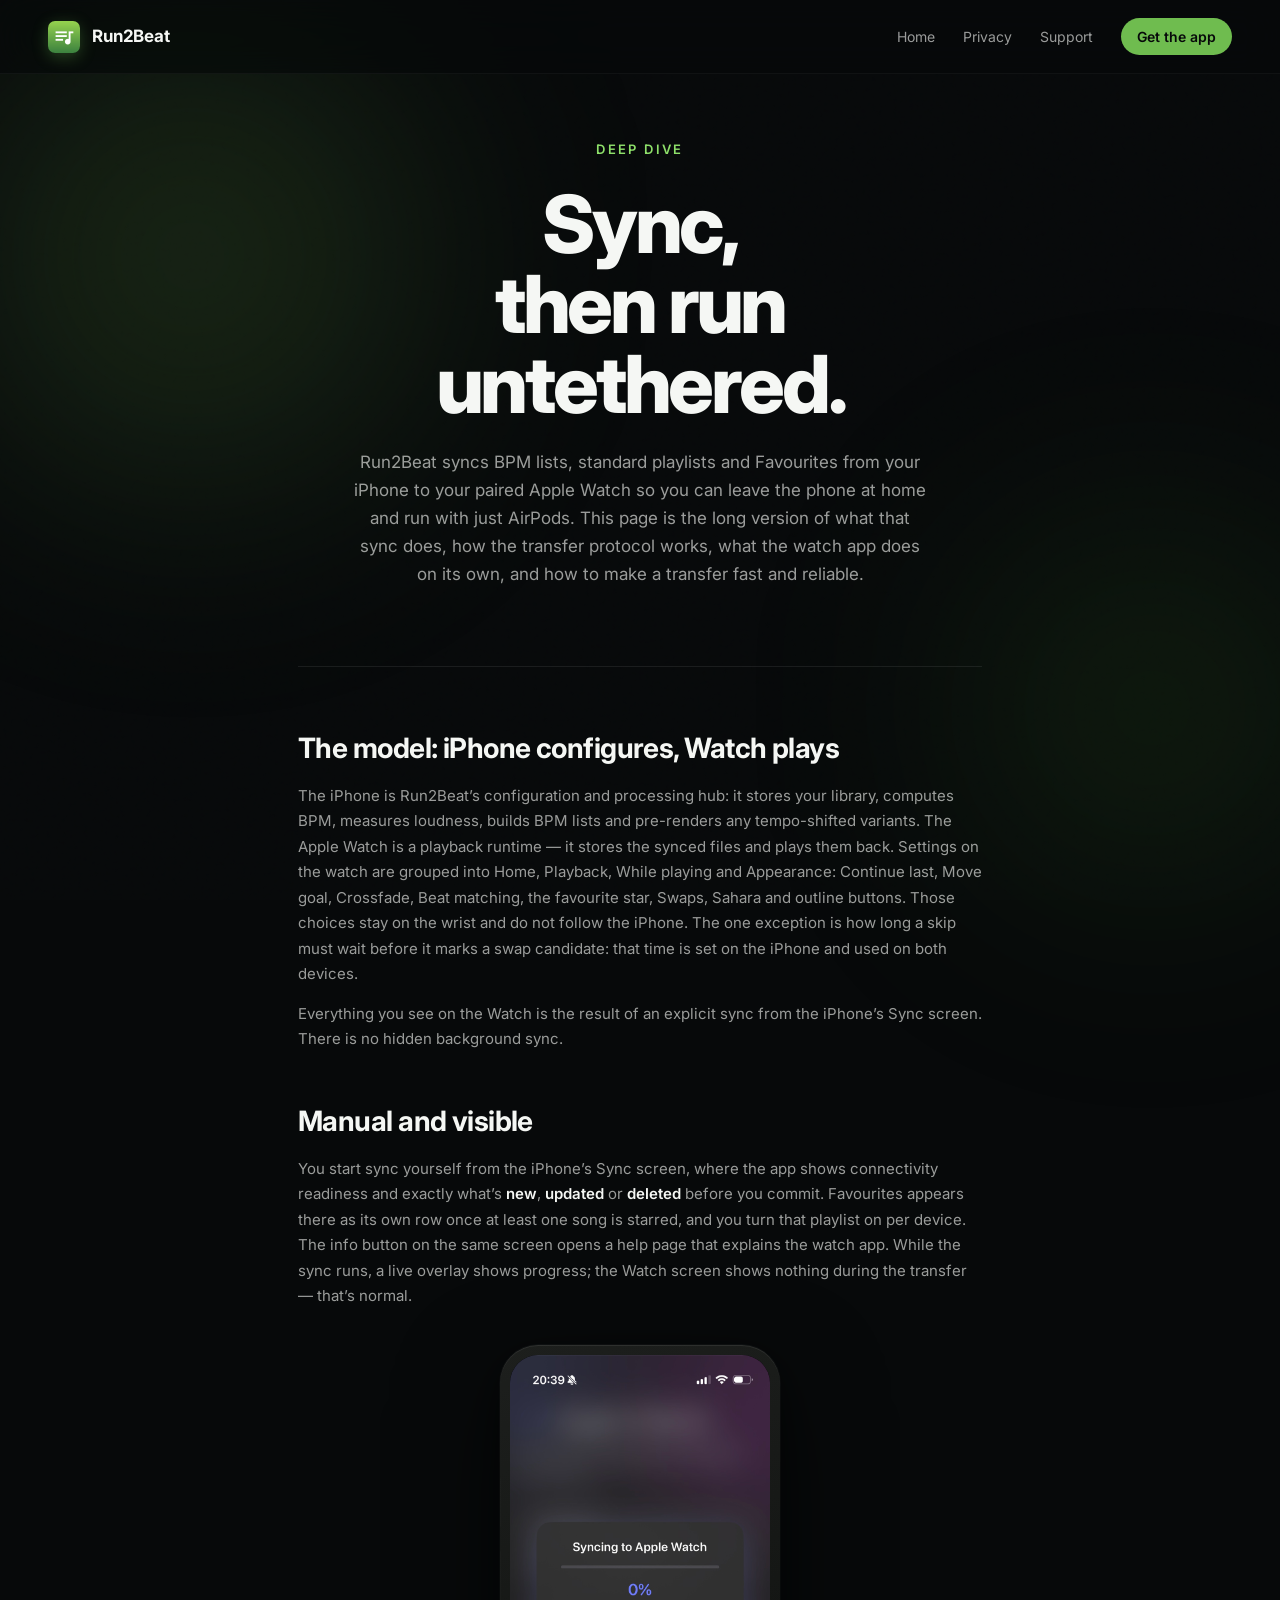
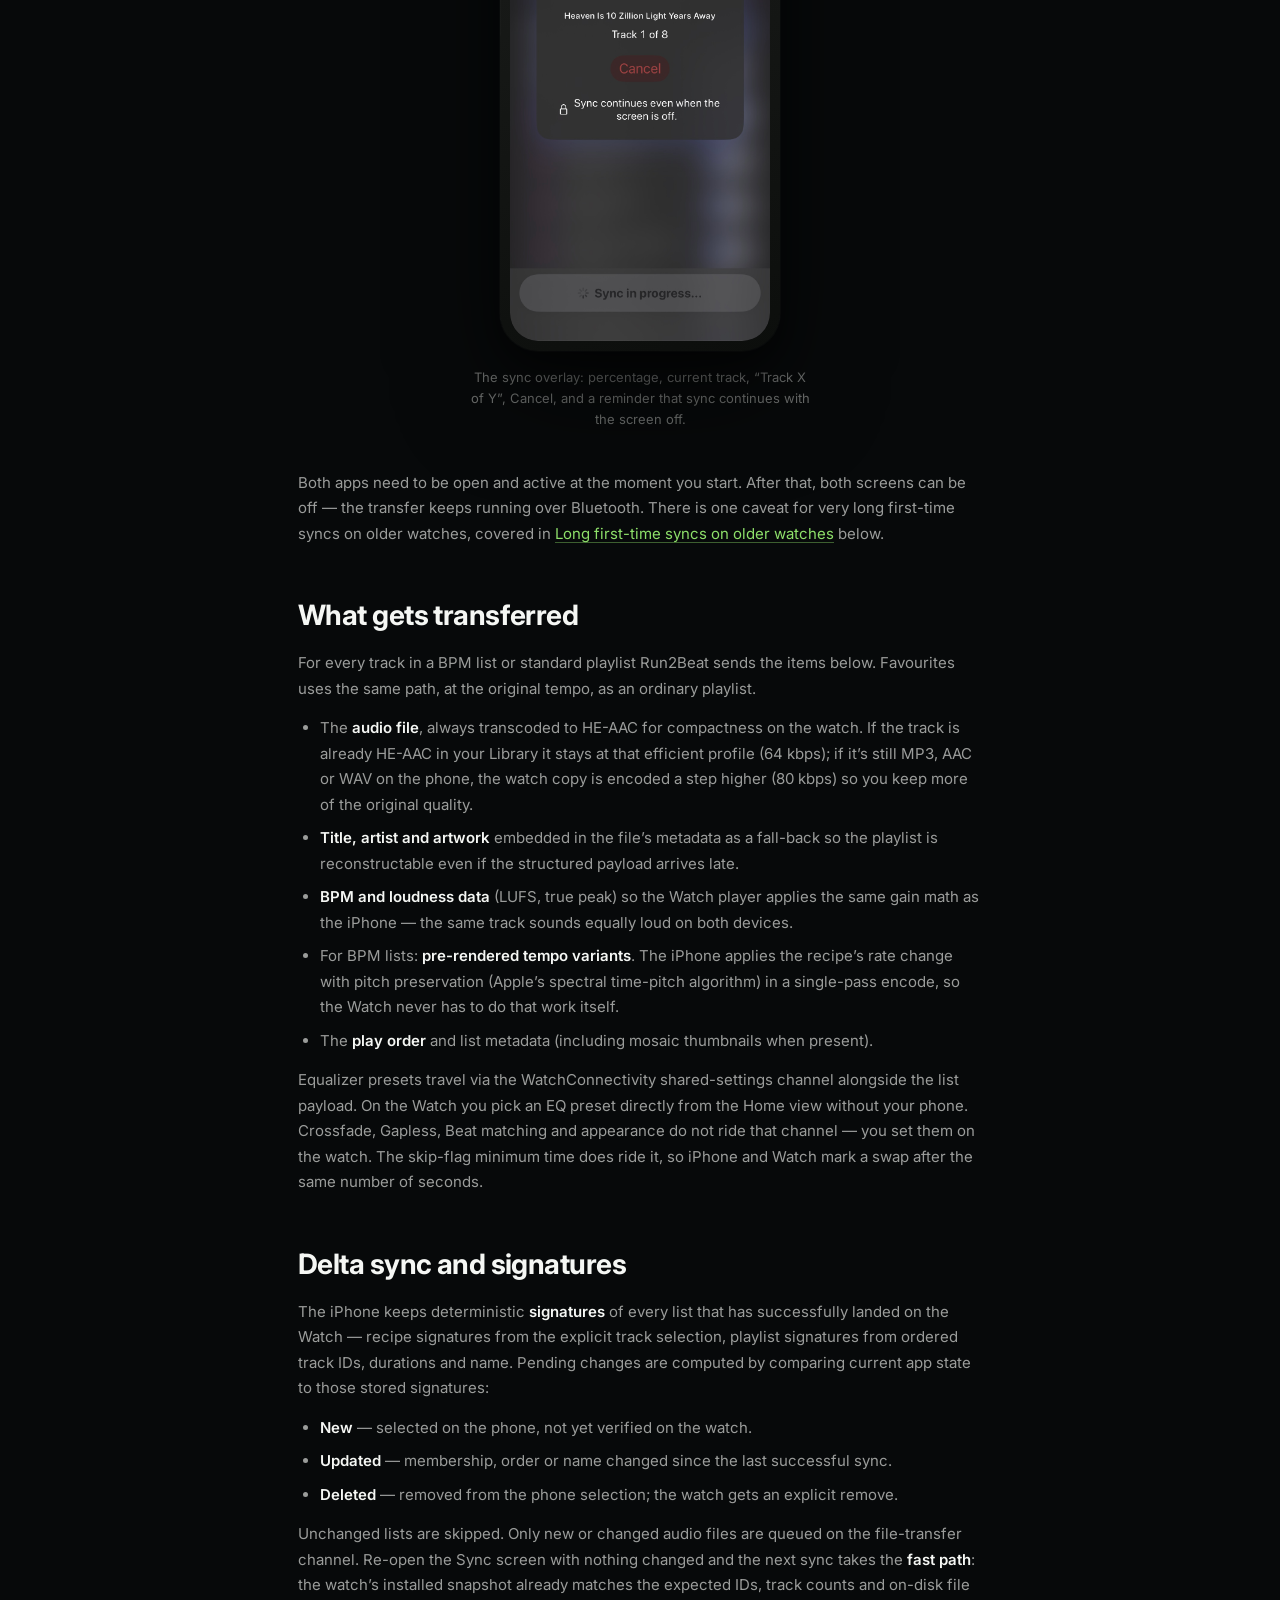
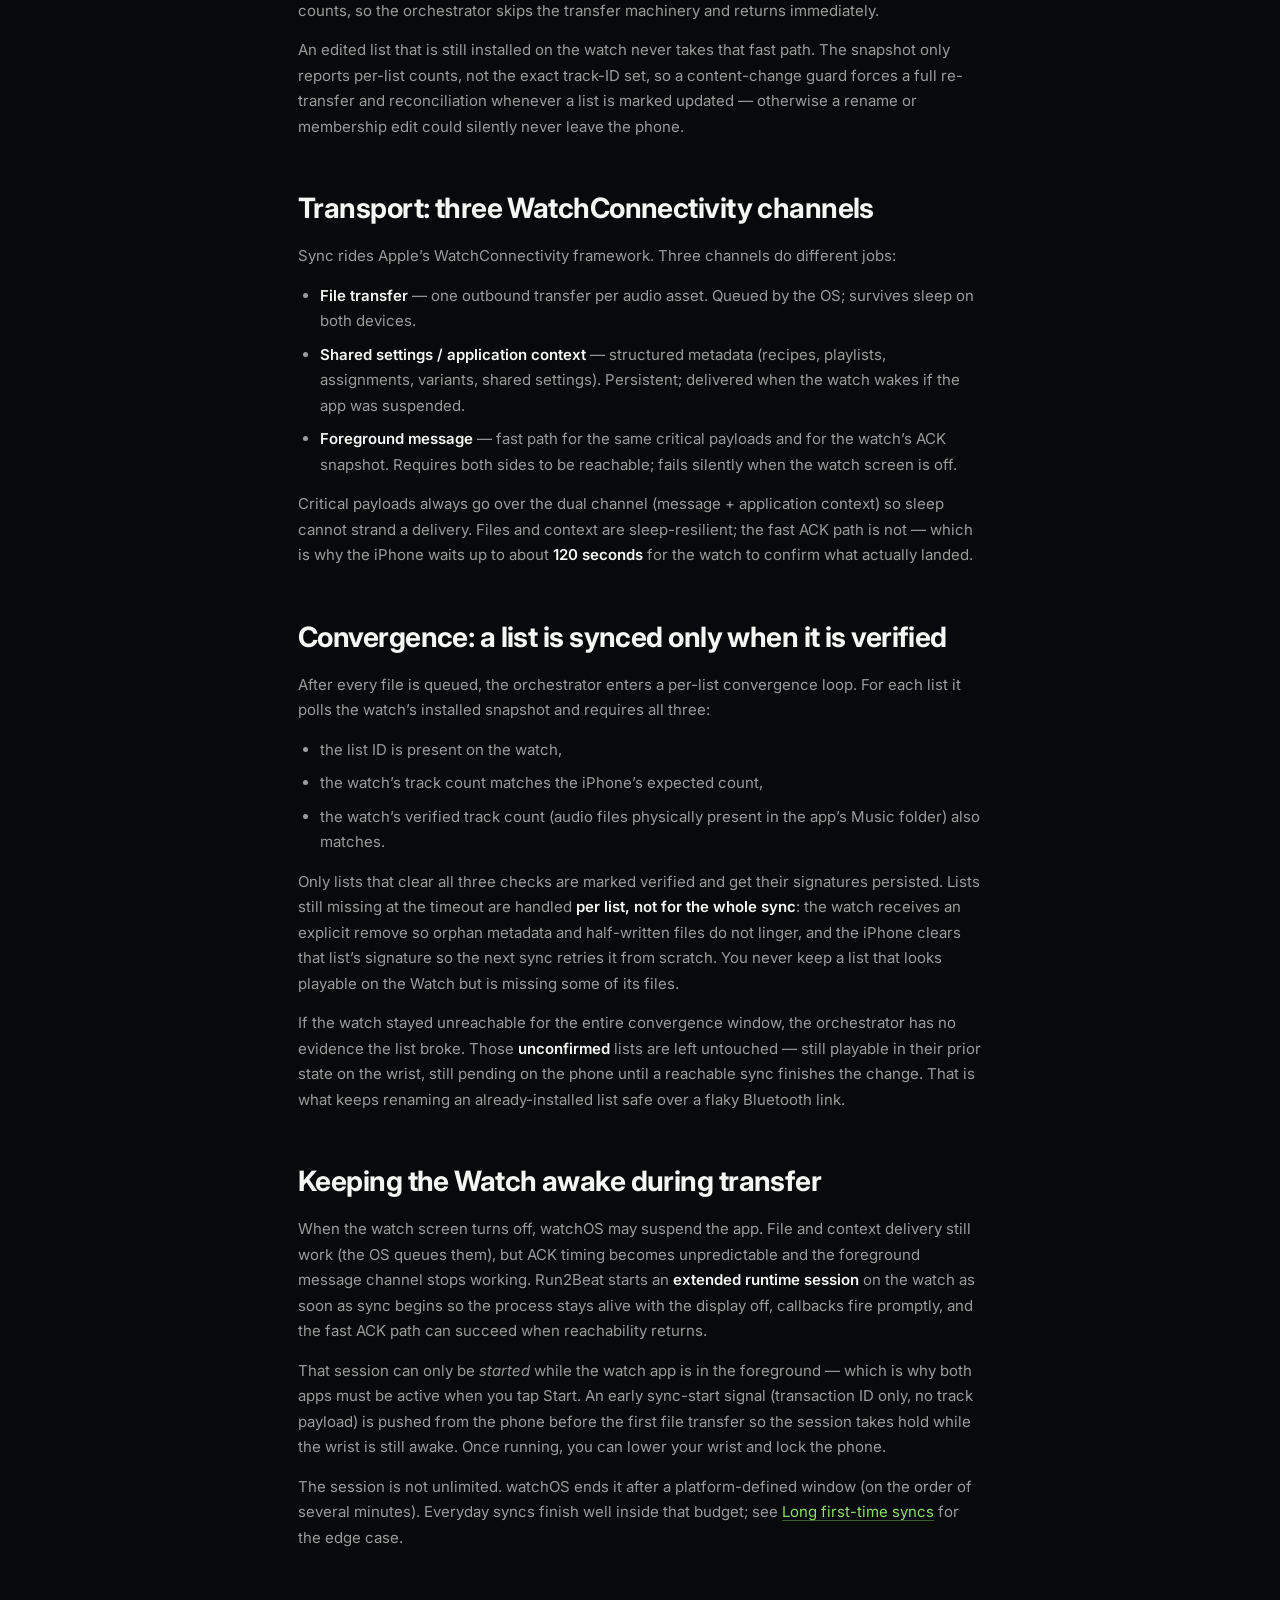
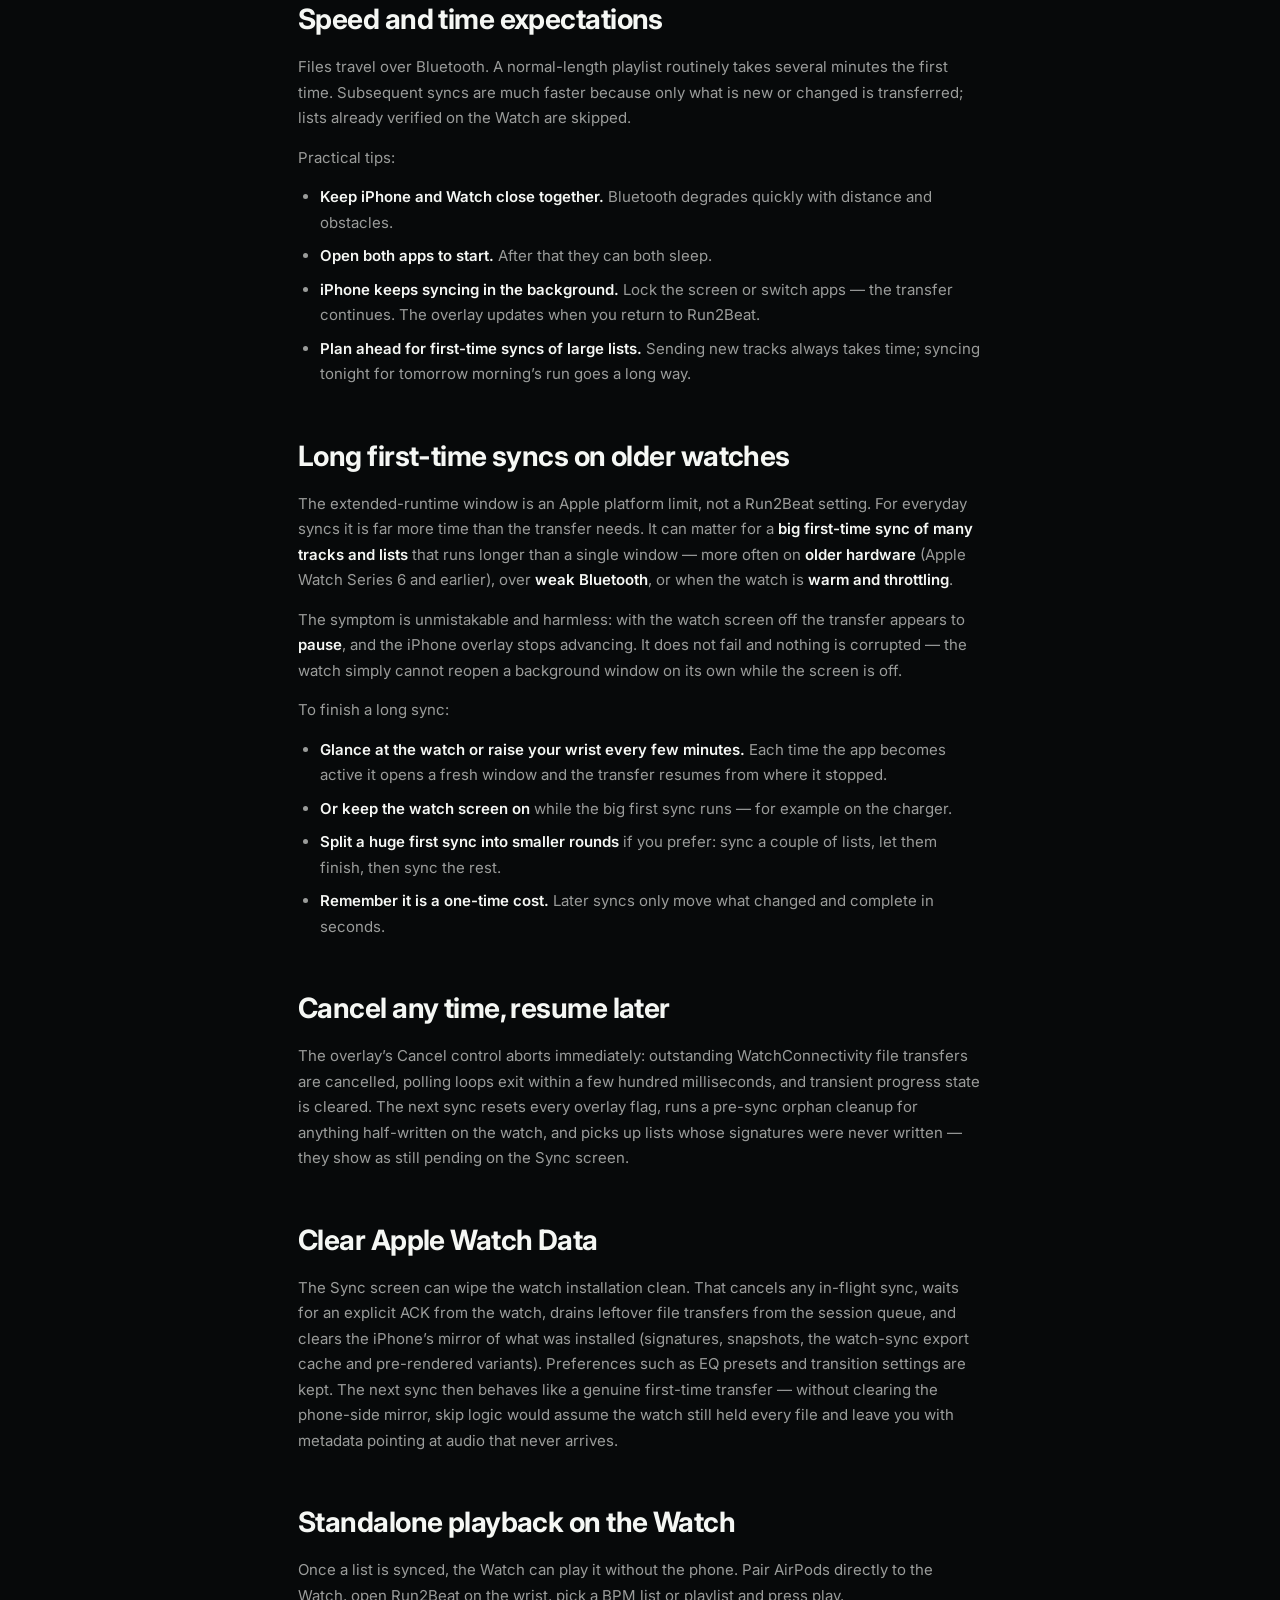
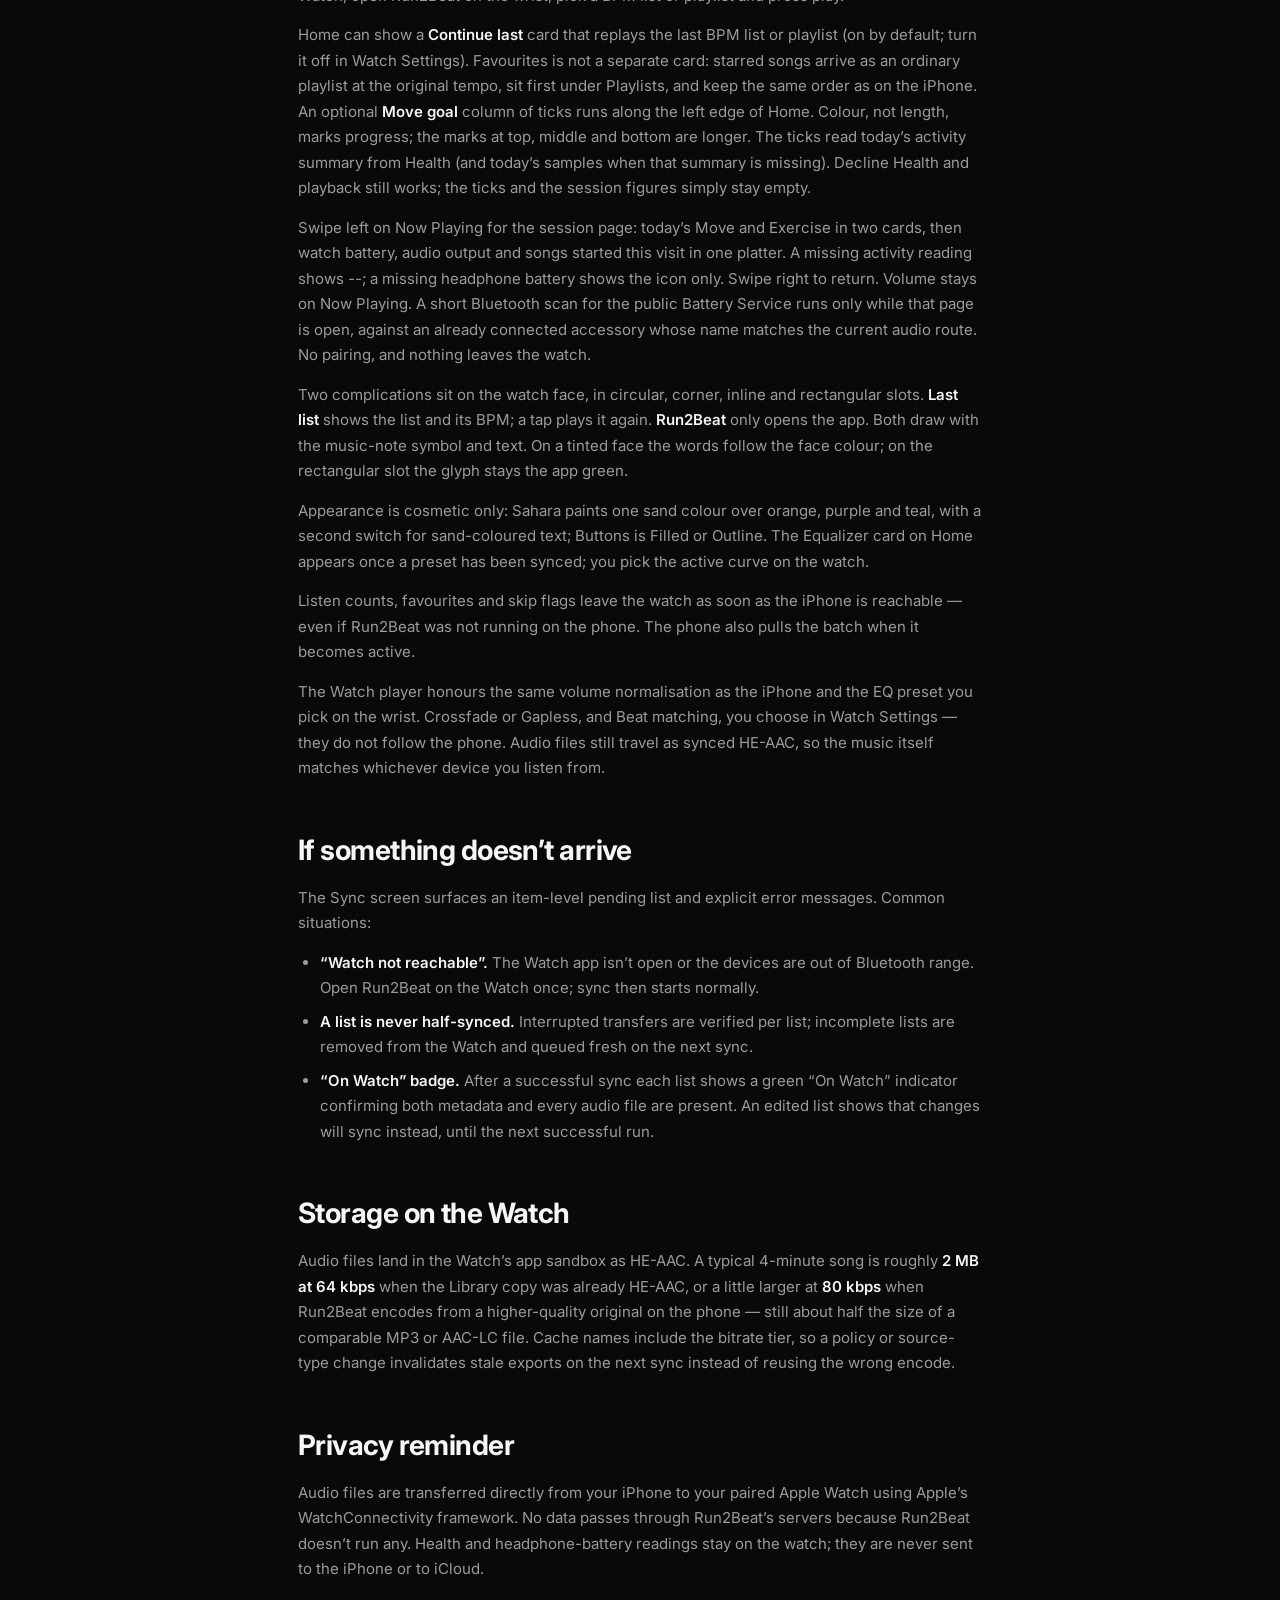
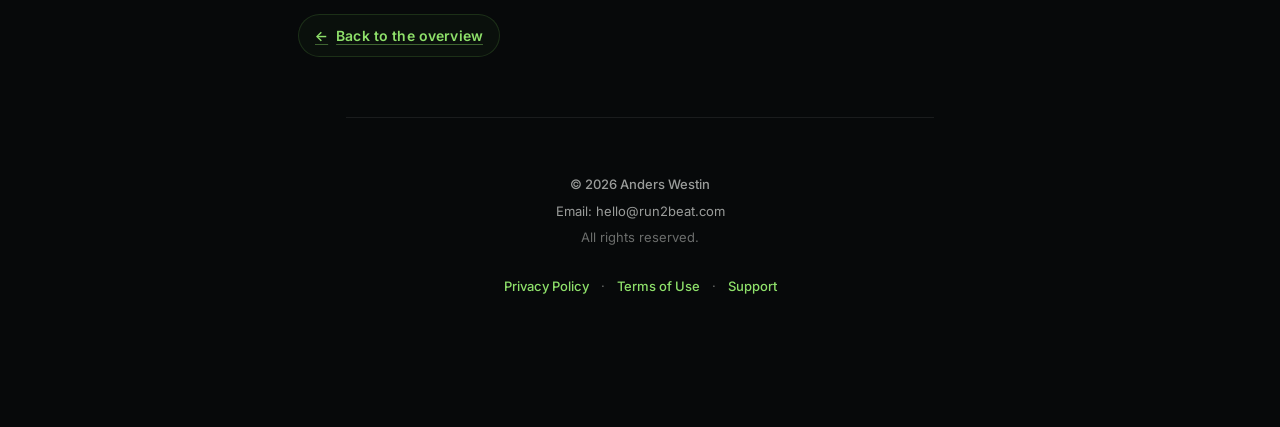
==== commit 7eee1771: "Sync landing page from Run2Beat@1546f36 Source: andropandro/Run2Beat (main) Commit: 1546f3638a459d8a" ====
--- a/apple-watch-sync.html
+++ b/apple-watch-sync.html
@@ -4,7 +4,7 @@
     <meta charset="UTF-8" />
     <meta name="viewport" content="width=device-width, initial-scale=1.0" />
     <title>Apple Watch sync &mdash; Run2Beat</title>
-    <meta name="description" content="How Run2Beat syncs BPM lists and playlists from iPhone to Apple Watch — WatchConnectivity transport, HE-AAC export, delta signatures, convergence verification, and sleep-robust transfers." />
+    <meta name="description" content="How Run2Beat syncs BPM lists, playlists and Favourites from iPhone to Apple Watch, and what the watch app does on its own: Continue last, Move goal, session page, complications and watch-local settings." />
     <meta name="theme-color" content="#0a0d0a" />
 
     <!-- Google tag (gtag.js) -->
@@ -47,7 +47,7 @@
             <p class="eyebrow eyebrow--center">Deep dive</p>
             <h1 class="legal__title">Sync,<br />then run<br />untethered.</h1>
             <p class="legal__lede">
-                Run2Beat syncs BPM lists and standard playlists from your iPhone to your paired Apple Watch so you can leave the phone at home and run with just AirPods. This page is the long version of what that sync does, how the transfer protocol works, and how to make it fast and reliable.
+                Run2Beat syncs BPM lists, standard playlists and Favourites from your iPhone to your paired Apple Watch so you can leave the phone at home and run with just AirPods. This page is the long version of what that sync does, how the transfer protocol works, what the watch app does on its own, and how to make a transfer fast and reliable.
             </p>
         </section>
 
@@ -55,7 +55,7 @@
 
             <h2>The model: iPhone configures, Watch plays</h2>
             <p>
-                The iPhone is Run2Beat&rsquo;s configuration and processing hub: it stores your library, computes BPM, measures loudness, builds BPM lists and pre-renders any tempo-shifted variants. The Apple Watch is a playback runtime &mdash; it stores the synced files and plays them back. Settings on the watch cover Crossfade, Beat matching, the favourite star and Swaps; those choices stay on the wrist and do not follow the iPhone.
+                The iPhone is Run2Beat&rsquo;s configuration and processing hub: it stores your library, computes BPM, measures loudness, builds BPM lists and pre-renders any tempo-shifted variants. The Apple Watch is a playback runtime &mdash; it stores the synced files and plays them back. Settings on the watch are grouped into Home, Playback, While playing and Appearance: Continue last, Move goal, Crossfade, Beat matching, the favourite star, Swaps, Sahara and outline buttons. Those choices stay on the wrist and do not follow the iPhone. The one exception is how long a skip must wait before it marks a swap candidate: that time is set on the iPhone and used on both devices.
             </p>
             <p>
                 Everything you see on the Watch is the result of an explicit sync from the iPhone&rsquo;s Sync screen. There is no hidden background sync.
@@ -63,7 +63,7 @@
 
             <h2>Manual and visible</h2>
             <p>
-                You start sync yourself from the iPhone&rsquo;s Sync screen, where the app shows connectivity readiness and exactly what&rsquo;s <strong>new</strong>, <strong>updated</strong> or <strong>deleted</strong> before you commit. While the sync runs, a live overlay shows progress; the Watch screen shows nothing during the transfer &mdash; that&rsquo;s normal.
+                You start sync yourself from the iPhone&rsquo;s Sync screen, where the app shows connectivity readiness and exactly what&rsquo;s <strong>new</strong>, <strong>updated</strong> or <strong>deleted</strong> before you commit. Favourites appears there as its own row once at least one song is starred, and you turn that playlist on per device. The info button on the same screen opens a help page that explains the watch app. While the sync runs, a live overlay shows progress; the Watch screen shows nothing during the transfer &mdash; that&rsquo;s normal.
             </p>
 
             <figure class="legal__figure">
@@ -85,7 +85,7 @@
 
             <h2>What gets transferred</h2>
             <p>
-                For every track in a BPM list or standard playlist Run2Beat sends:
+                For every track in a BPM list or standard playlist Run2Beat sends the items below. Favourites uses the same path, at the original tempo, as an ordinary playlist.
             </p>
             <ul>
                 <li>The <strong>audio file</strong>, always transcoded to HE-AAC for compactness on the watch. If the track is already HE-AAC in your Library it stays at that efficient profile (64&nbsp;kbps); if it&rsquo;s still MP3, AAC or WAV on the phone, the watch copy is encoded a step higher (80&nbsp;kbps) so you keep more of the original quality.</li>
@@ -95,7 +95,7 @@
                 <li>The <strong>play order</strong> and list metadata (including mosaic thumbnails when present).</li>
             </ul>
             <p>
-                Equalizer presets travel via the WatchConnectivity shared-settings channel alongside the list payload. On the Watch you pick an EQ preset directly from the Home view without your phone. Crossfade, Gapless and Beat matching do not ride that channel &mdash; you set them on the watch.
+                Equalizer presets travel via the WatchConnectivity shared-settings channel alongside the list payload. On the Watch you pick an EQ preset directly from the Home view without your phone. Crossfade, Gapless, Beat matching and appearance do not ride that channel &mdash; you set them on the watch. The skip-flag minimum time does ride it, so iPhone and Watch mark a swap after the same number of seconds.
             </p>
 
             <h2>Delta sync and signatures</h2>
@@ -200,6 +200,18 @@
                 Once a list is synced, the Watch can play it without the phone. Pair AirPods directly to the Watch, open Run2Beat on the wrist, pick a BPM list or playlist and press play.
             </p>
             <p>
+                Home can show a <strong>Continue last</strong> card that replays the last BPM list or playlist (on by default; turn it off in Watch Settings). Favourites is not a separate card: starred songs arrive as an ordinary playlist at the original tempo, sit first under Playlists, and keep the same order as on the iPhone. An optional <strong>Move goal</strong> column of ticks runs along the left edge of Home. Colour, not length, marks progress; the marks at top, middle and bottom are longer. The ticks read today&rsquo;s activity summary from Health (and today&rsquo;s samples when that summary is missing). Decline Health and playback still works; the ticks and the session figures simply stay empty.
+            </p>
+            <p>
+                Swipe left on Now Playing for the session page: today&rsquo;s Move and Exercise in two cards, then watch battery, audio output and songs started this visit in one platter. A missing activity reading shows <em>--</em>; a missing headphone battery shows the icon only. Swipe right to return. Volume stays on Now Playing. A short Bluetooth scan for the public Battery Service runs only while that page is open, against an already connected accessory whose name matches the current audio route. No pairing, and nothing leaves the watch.
+            </p>
+            <p>
+                Two complications sit on the watch face, in circular, corner, inline and rectangular slots. <strong>Last list</strong> shows the list and its BPM; a tap plays it again. <strong>Run2Beat</strong> only opens the app. Both draw with the music-note symbol and text. On a tinted face the words follow the face colour; on the rectangular slot the glyph stays the app green.
+            </p>
+            <p>
+                Appearance is cosmetic only: Sahara paints one sand colour over orange, purple and teal, with a second switch for sand-coloured text; Buttons is Filled or Outline. The Equalizer card on Home appears once a preset has been synced; you pick the active curve on the watch.
+            </p>
+            <p>
                 Listen counts, favourites and skip flags leave the watch as soon as the iPhone is reachable &mdash; even if Run2Beat was not running on the phone. The phone also pulls the batch when it becomes active.
             </p>
             <p>
@@ -223,7 +235,7 @@
 
             <h2>Privacy reminder</h2>
             <p>
-                Audio files are transferred directly from your iPhone to your paired Apple Watch using Apple&rsquo;s WatchConnectivity framework. No data passes through Run2Beat&rsquo;s servers because Run2Beat doesn&rsquo;t run any.
+                Audio files are transferred directly from your iPhone to your paired Apple Watch using Apple&rsquo;s WatchConnectivity framework. No data passes through Run2Beat&rsquo;s servers because Run2Beat doesn&rsquo;t run any. Health and headphone-battery readings stay on the watch; they are never sent to the iPhone or to iCloud.
             </p>
 
             <a href="index.html" class="learn-more">
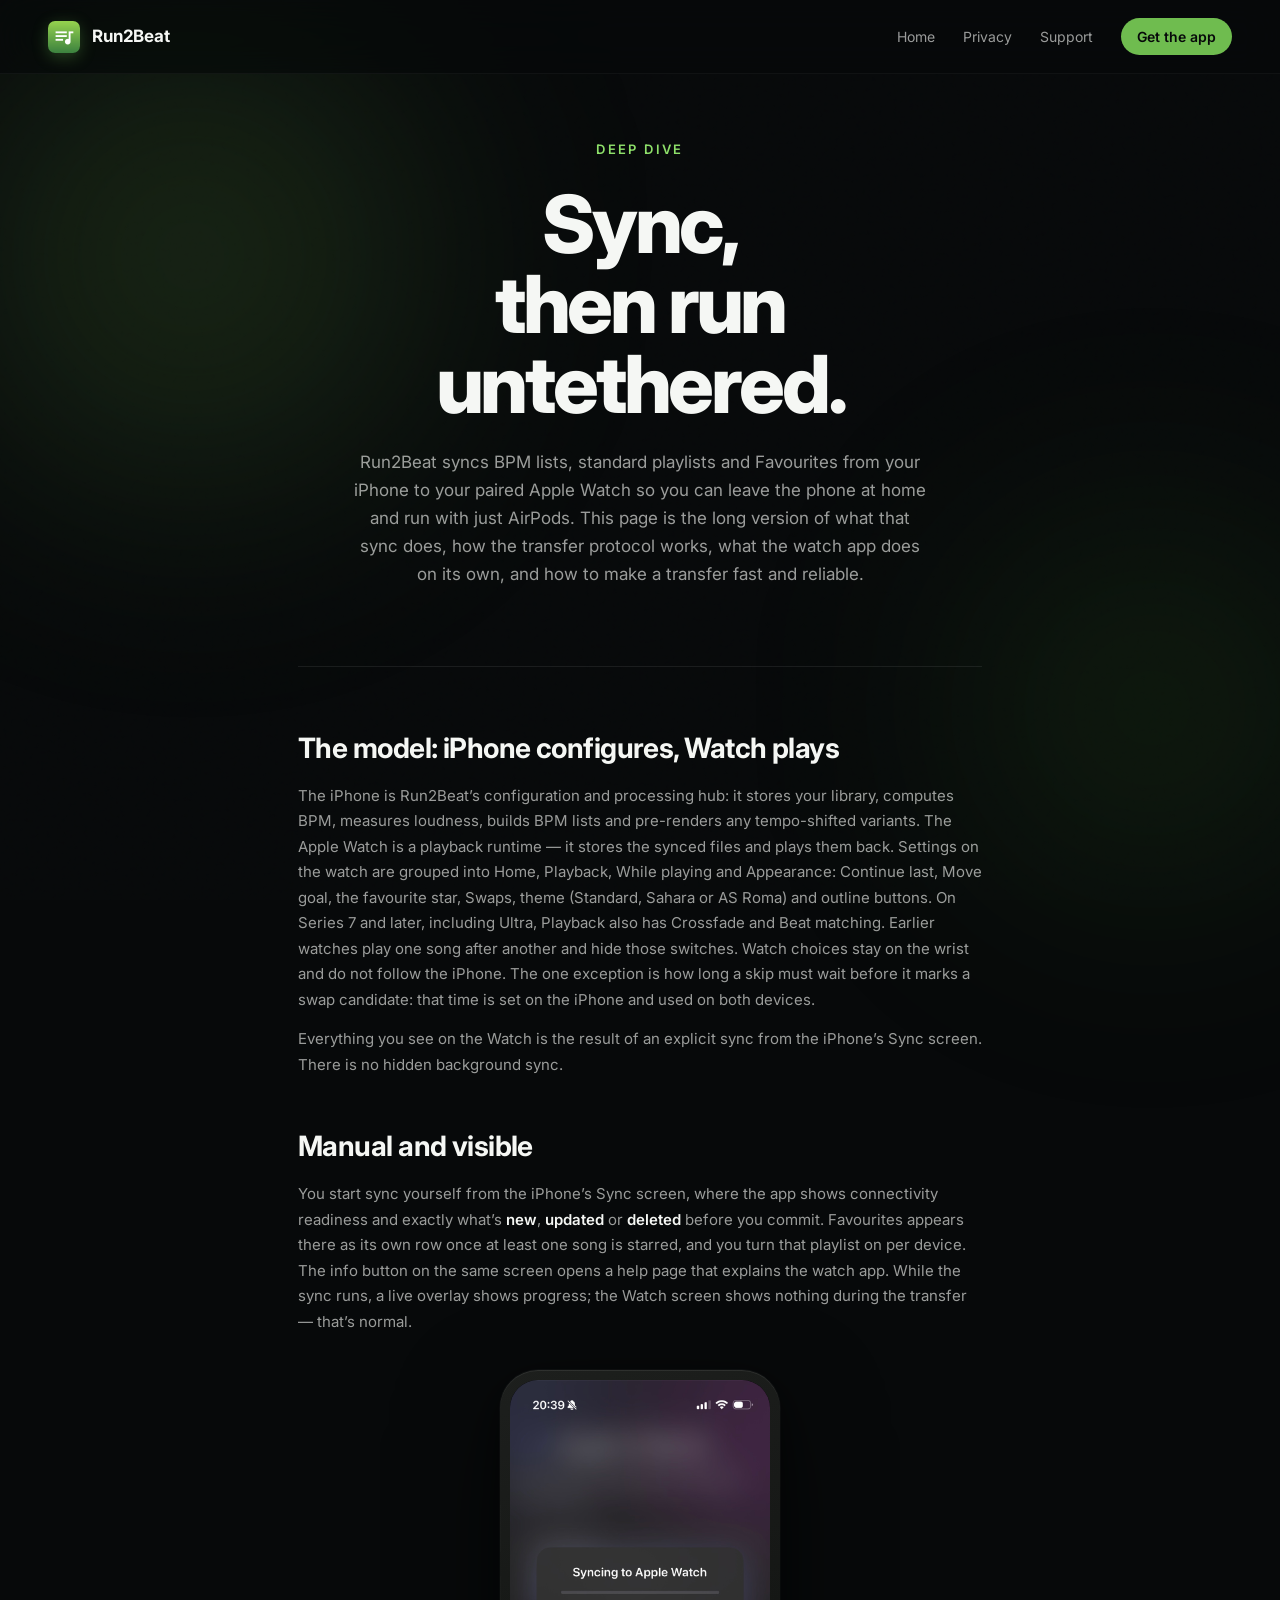
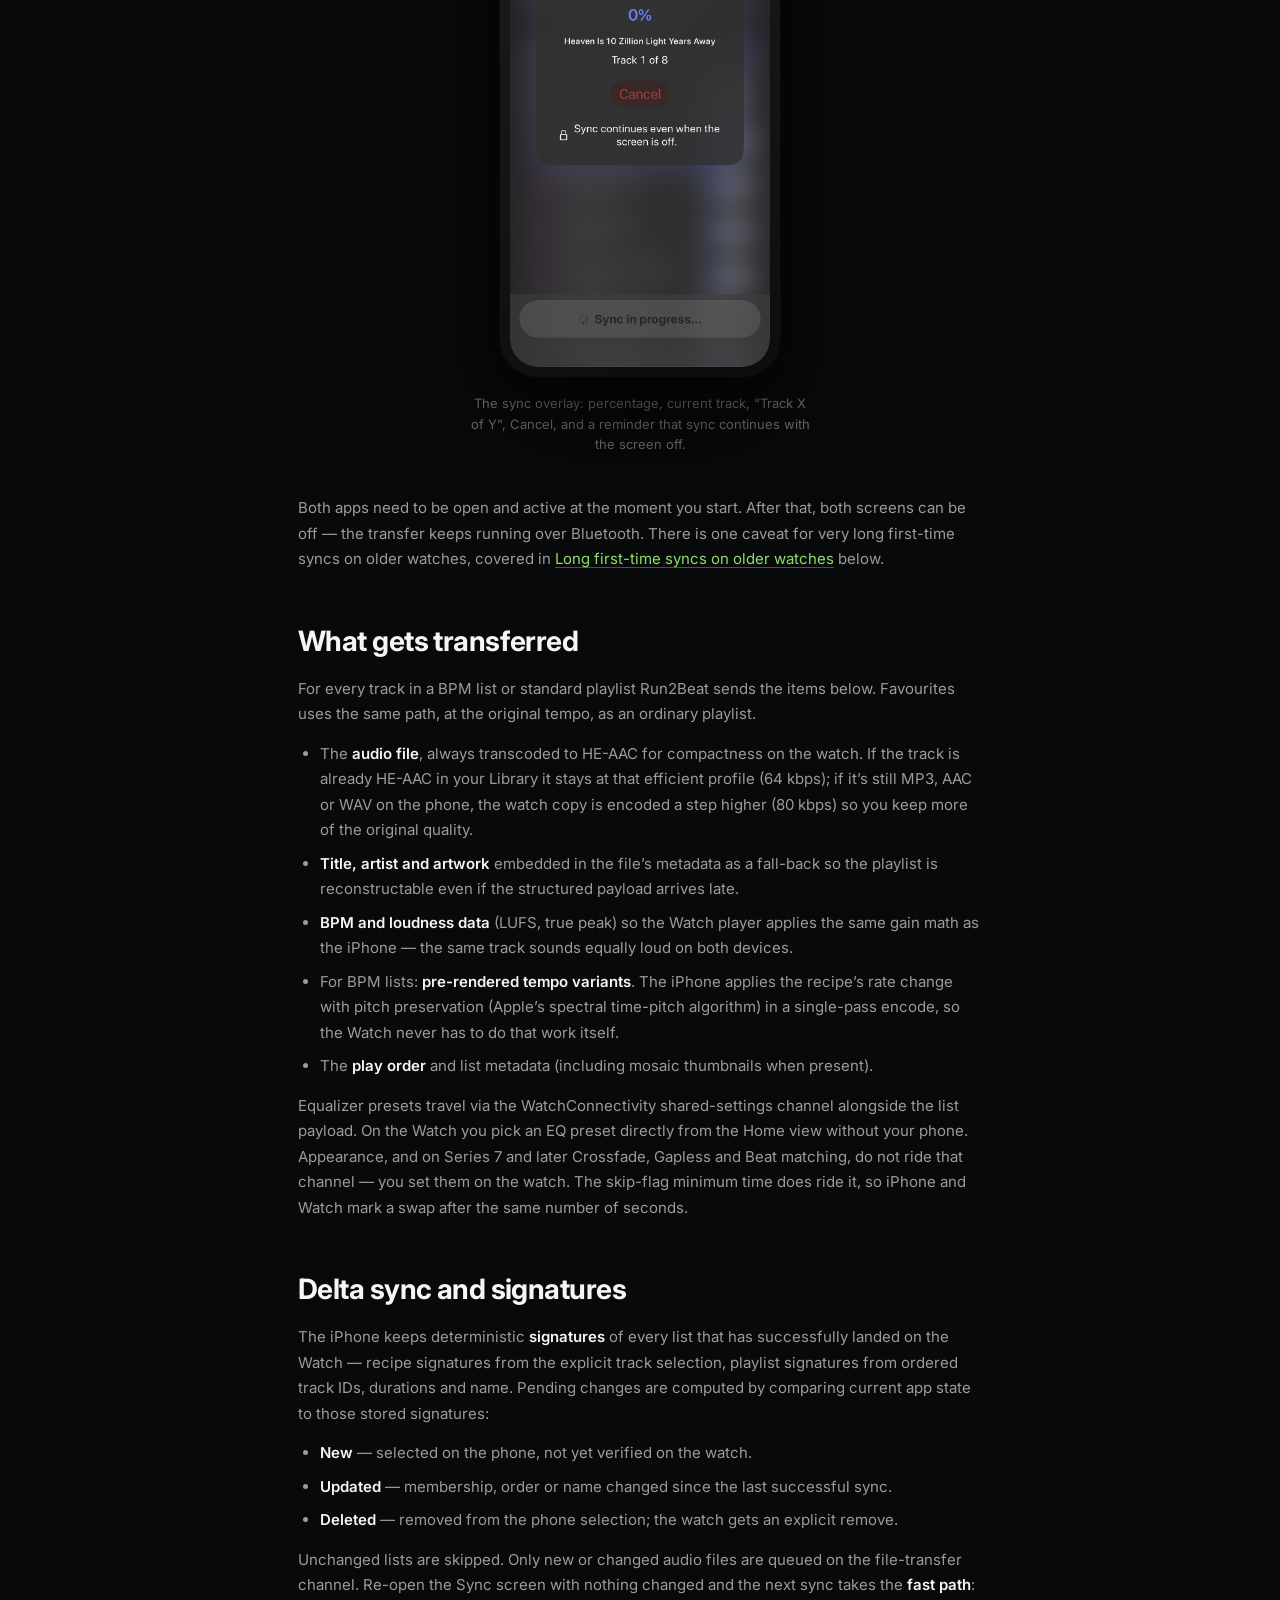
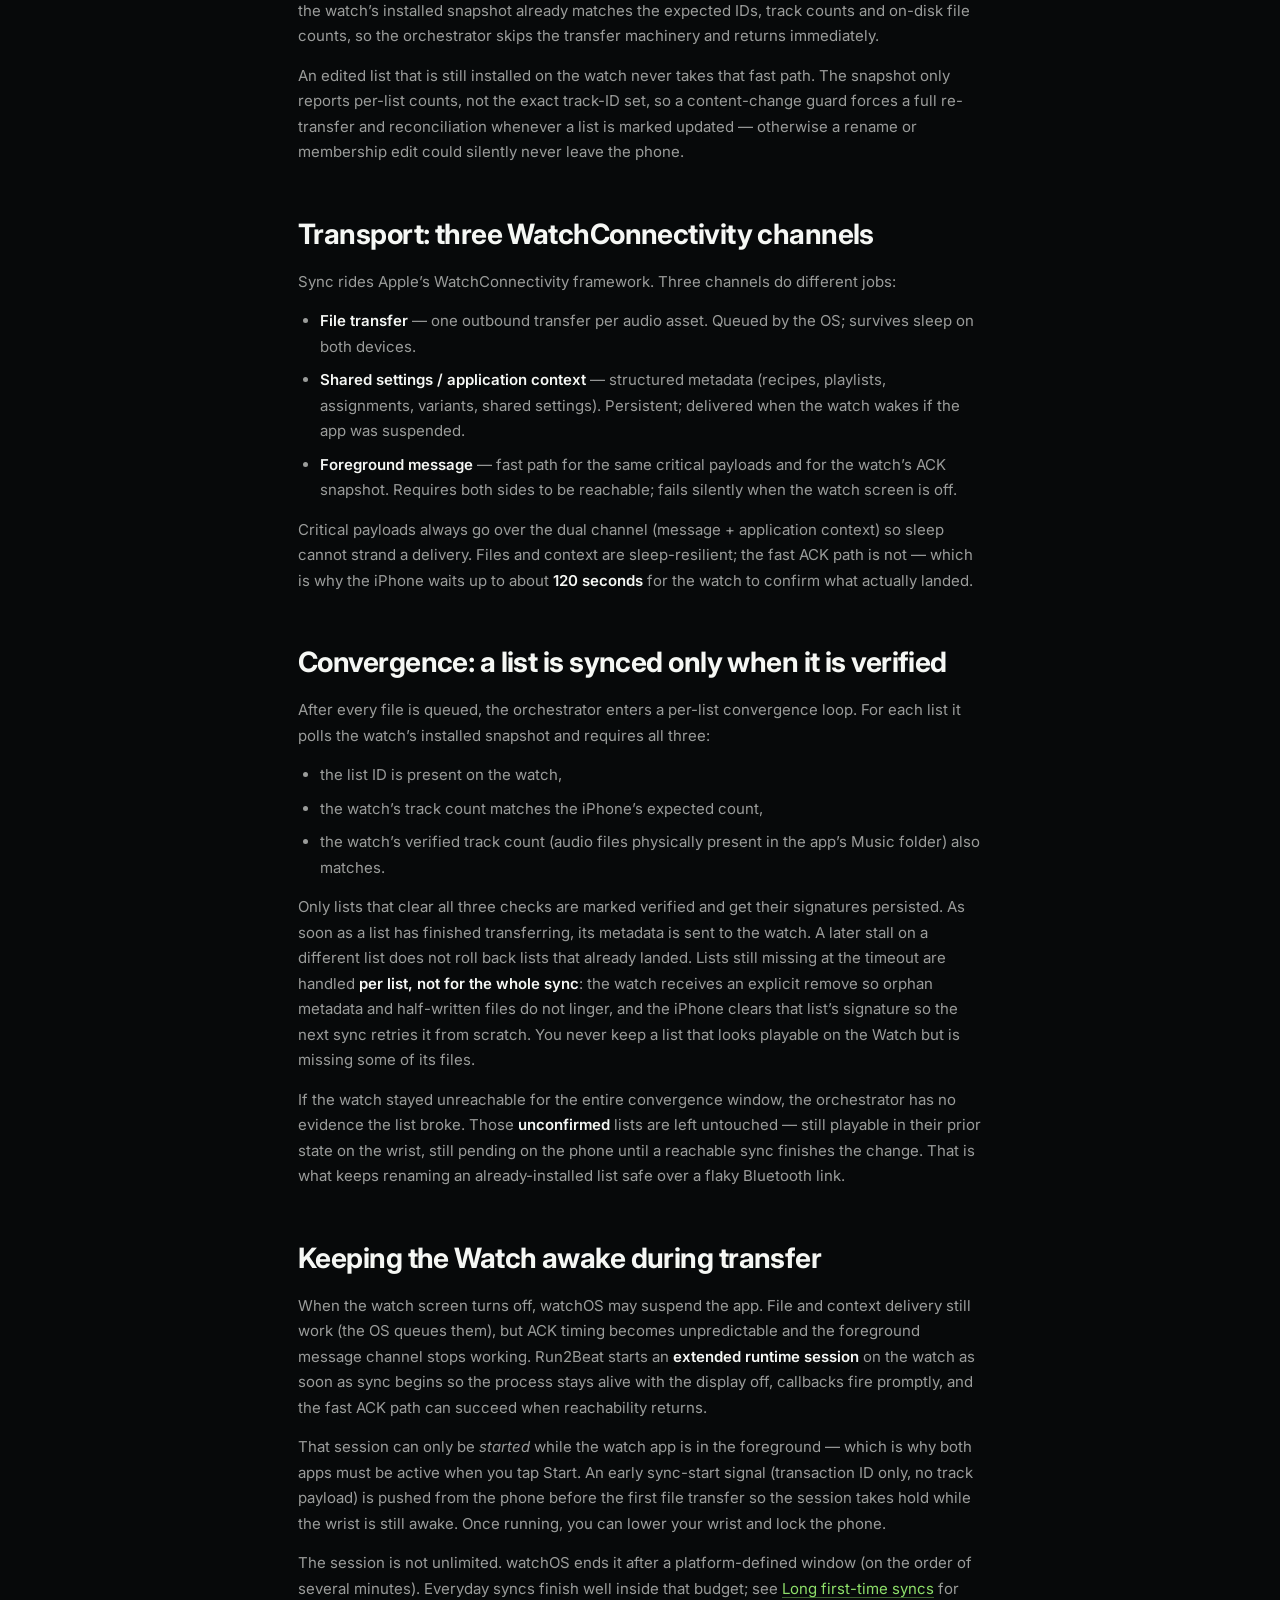
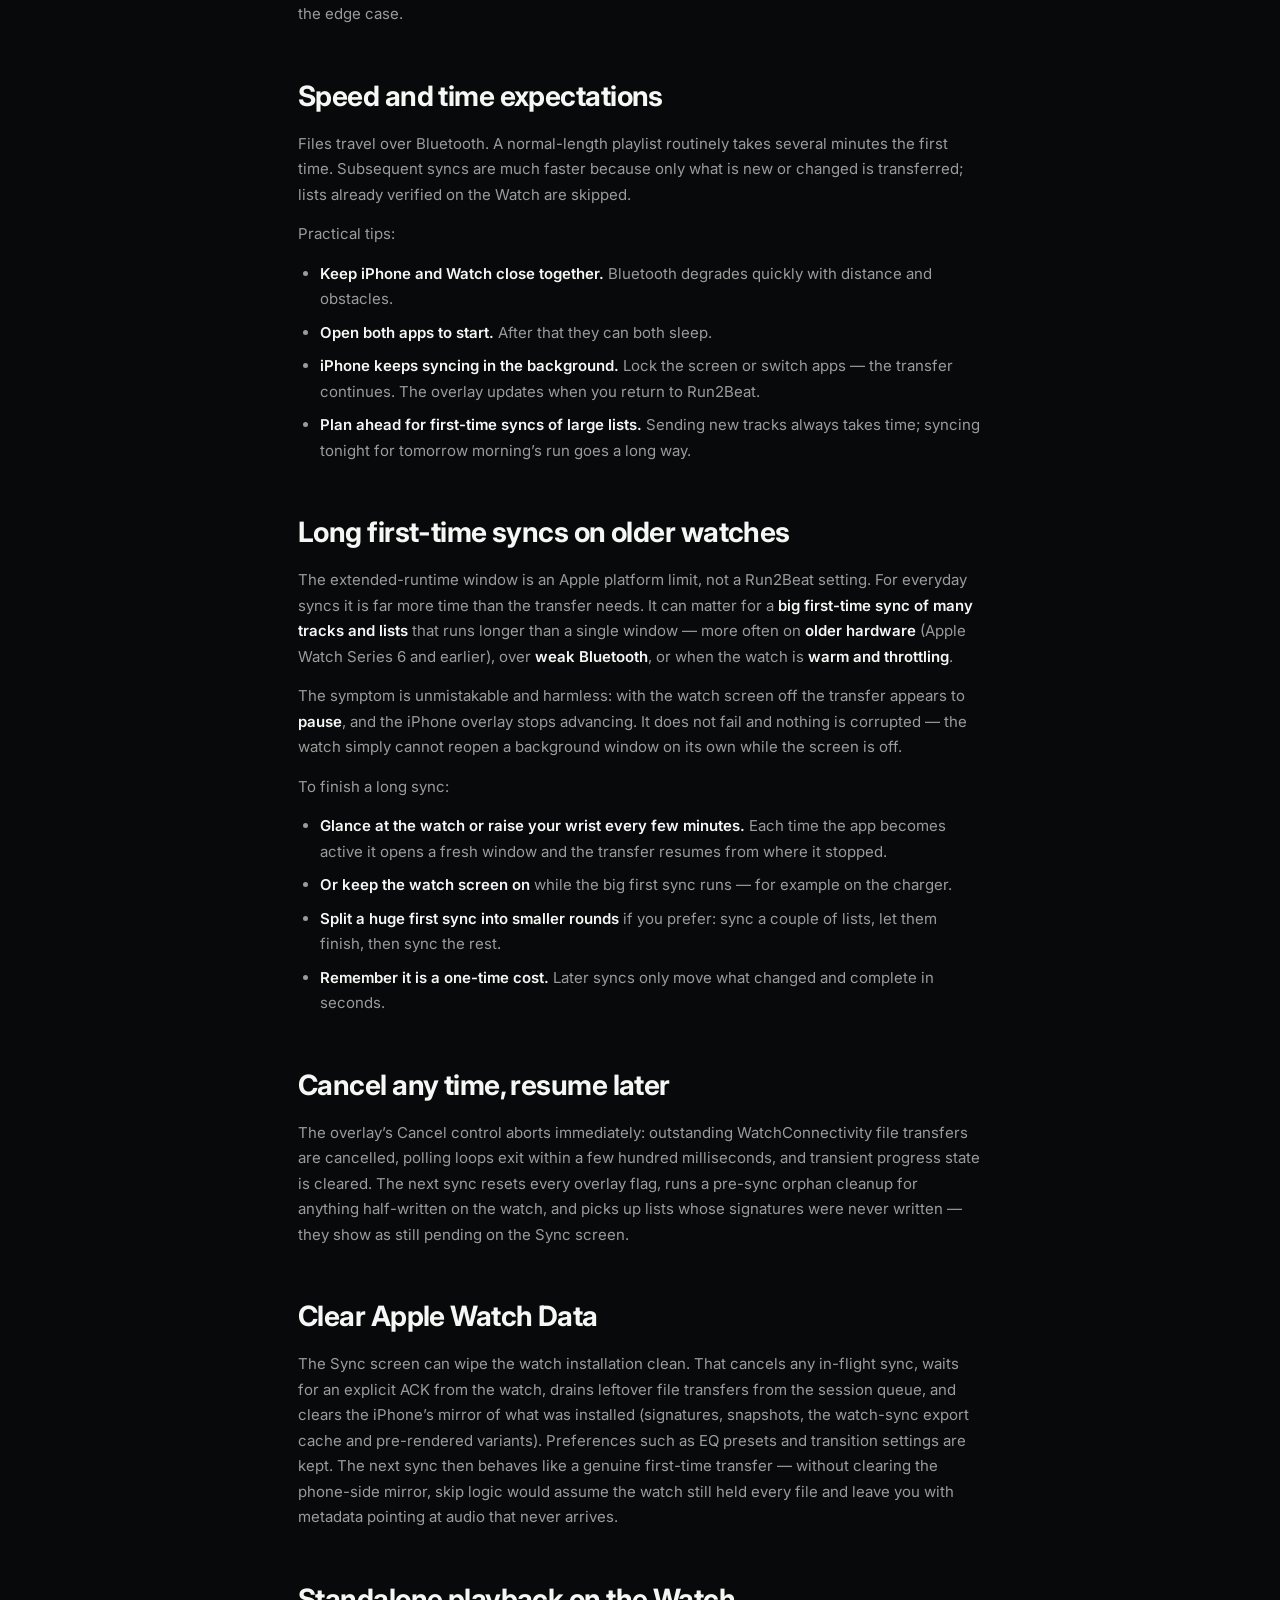
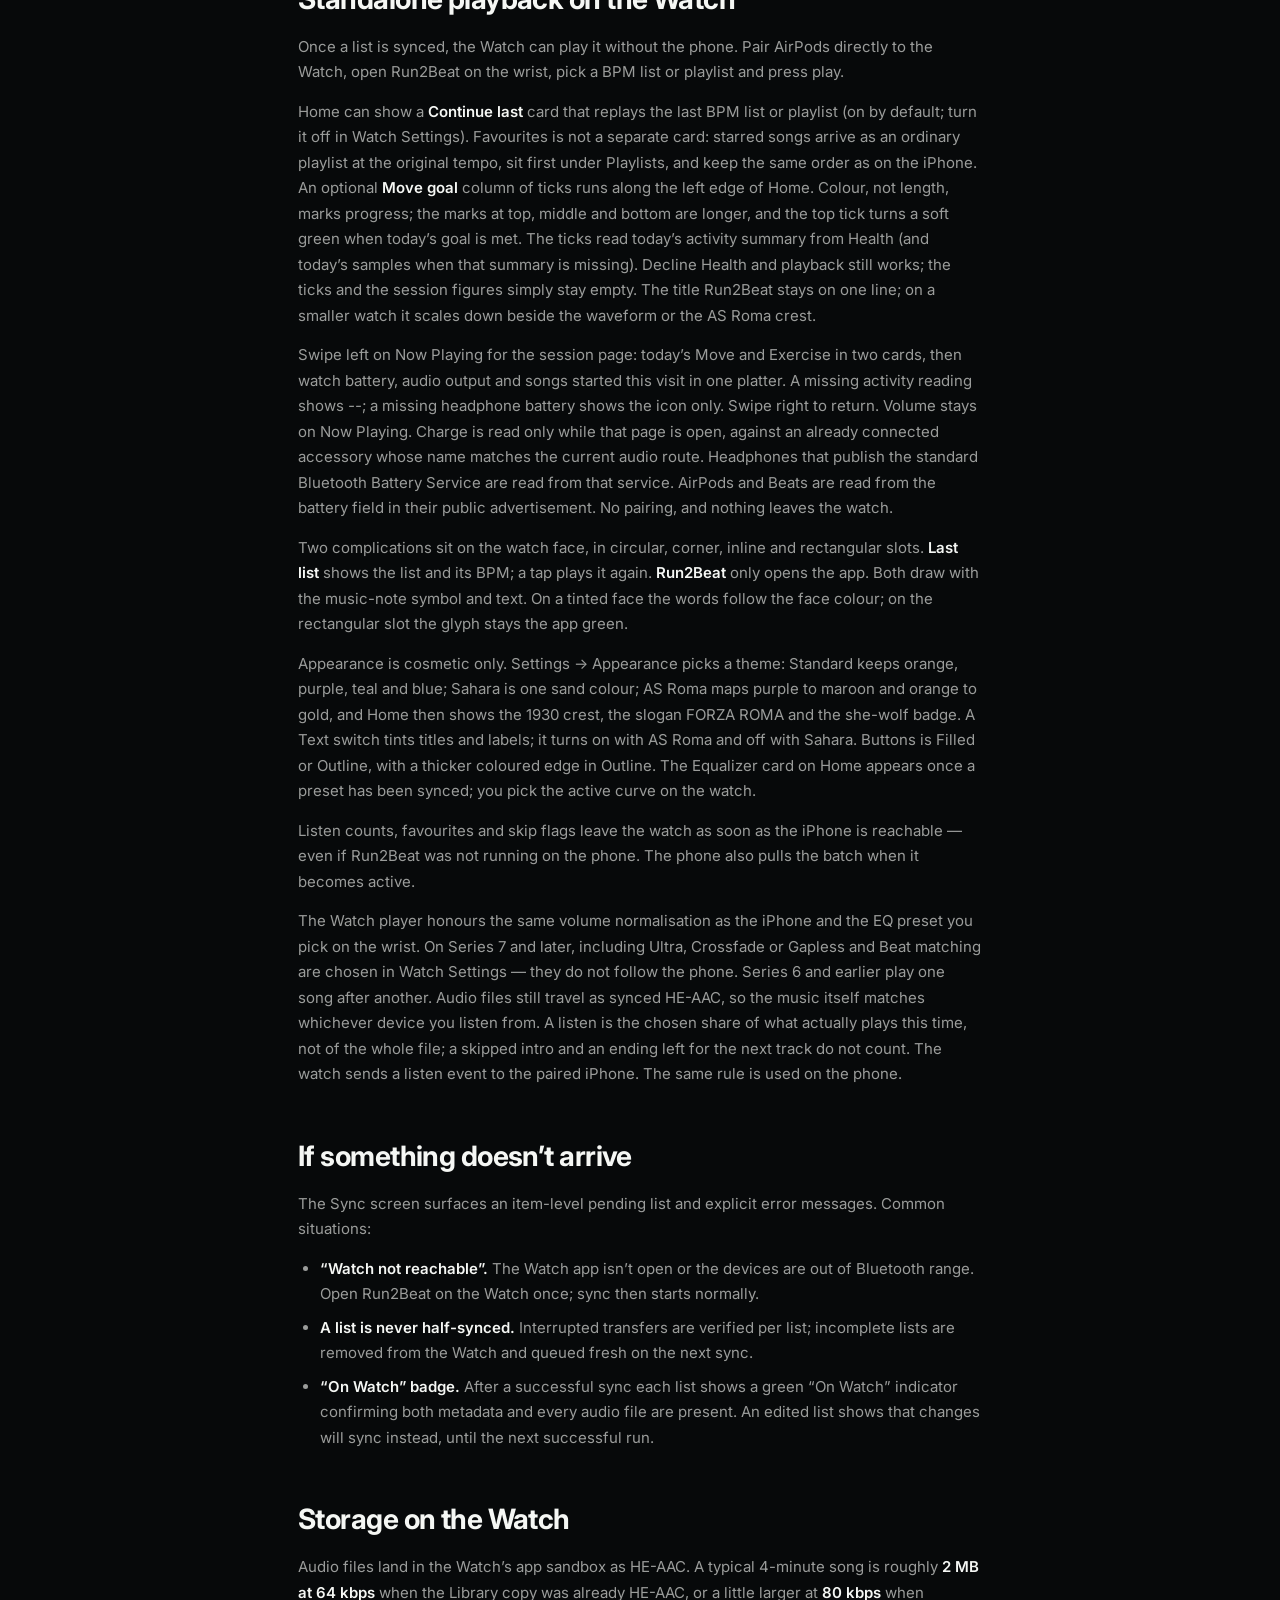
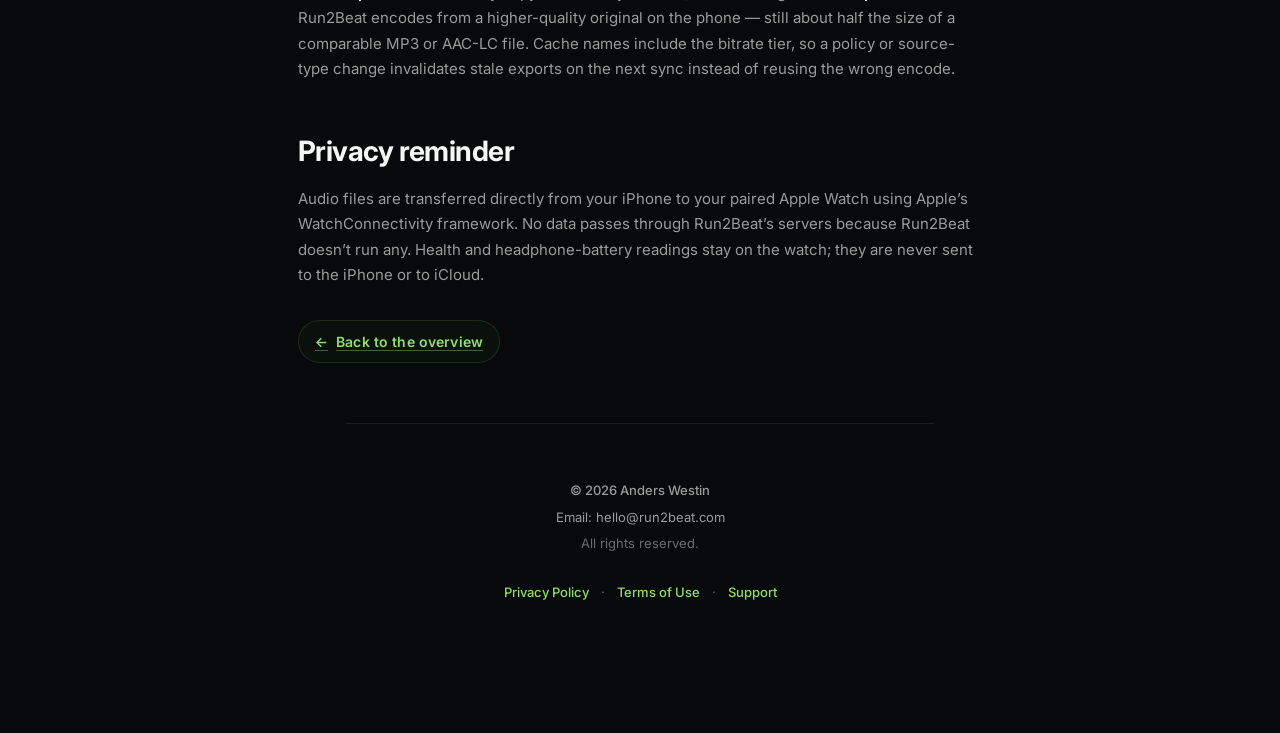
==== commit d74ef7d7: "Sync landing page from Run2Beat@5971335 Source: andropandro/Run2Beat (main) Commit: 59713355514c9012" ====
--- a/apple-watch-sync.html
+++ b/apple-watch-sync.html
@@ -55,7 +55,7 @@
 
             <h2>The model: iPhone configures, Watch plays</h2>
             <p>
-                The iPhone is Run2Beat&rsquo;s configuration and processing hub: it stores your library, computes BPM, measures loudness, builds BPM lists and pre-renders any tempo-shifted variants. The Apple Watch is a playback runtime &mdash; it stores the synced files and plays them back. Settings on the watch are grouped into Home, Playback, While playing and Appearance: Continue last, Move goal, Crossfade, Beat matching, the favourite star, Swaps, Sahara and outline buttons. Those choices stay on the wrist and do not follow the iPhone. The one exception is how long a skip must wait before it marks a swap candidate: that time is set on the iPhone and used on both devices.
+                The iPhone is Run2Beat&rsquo;s configuration and processing hub: it stores your library, computes BPM, measures loudness, builds BPM lists and pre-renders any tempo-shifted variants. The Apple Watch is a playback runtime &mdash; it stores the synced files and plays them back. Settings on the watch are grouped into Home, Playback, While playing and Appearance: Continue last, Move goal, the favourite star, Swaps, theme (Standard, Sahara or AS Roma) and outline buttons. On Series 7 and later, including Ultra, Playback also has Crossfade and Beat matching. Earlier watches play one song after another and hide those switches. Watch choices stay on the wrist and do not follow the iPhone. The one exception is how long a skip must wait before it marks a swap candidate: that time is set on the iPhone and used on both devices.
             </p>
             <p>
                 Everything you see on the Watch is the result of an explicit sync from the iPhone&rsquo;s Sync screen. There is no hidden background sync.
@@ -95,7 +95,7 @@
                 <li>The <strong>play order</strong> and list metadata (including mosaic thumbnails when present).</li>
             </ul>
             <p>
-                Equalizer presets travel via the WatchConnectivity shared-settings channel alongside the list payload. On the Watch you pick an EQ preset directly from the Home view without your phone. Crossfade, Gapless, Beat matching and appearance do not ride that channel &mdash; you set them on the watch. The skip-flag minimum time does ride it, so iPhone and Watch mark a swap after the same number of seconds.
+                Equalizer presets travel via the WatchConnectivity shared-settings channel alongside the list payload. On the Watch you pick an EQ preset directly from the Home view without your phone. Appearance, and on Series 7 and later Crossfade, Gapless and Beat matching, do not ride that channel &mdash; you set them on the watch. The skip-flag minimum time does ride it, so iPhone and Watch mark a swap after the same number of seconds.
             </p>
 
             <h2>Delta sync and signatures</h2>
@@ -137,7 +137,7 @@
                 <li>the watch&rsquo;s verified track count (audio files physically present in the app&rsquo;s Music folder) also matches.</li>
             </ul>
             <p>
-                Only lists that clear all three checks are marked verified and get their signatures persisted. Lists still missing at the timeout are handled <strong>per list, not for the whole sync</strong>: the watch receives an explicit remove so orphan metadata and half-written files do not linger, and the iPhone clears that list&rsquo;s signature so the next sync retries it from scratch. You never keep a list that looks playable on the Watch but is missing some of its files.
+                Only lists that clear all three checks are marked verified and get their signatures persisted. As soon as a list has finished transferring, its metadata is sent to the watch. A later stall on a different list does not roll back lists that already landed. Lists still missing at the timeout are handled <strong>per list, not for the whole sync</strong>: the watch receives an explicit remove so orphan metadata and half-written files do not linger, and the iPhone clears that list&rsquo;s signature so the next sync retries it from scratch. You never keep a list that looks playable on the Watch but is missing some of its files.
             </p>
             <p>
                 If the watch stayed unreachable for the entire convergence window, the orchestrator has no evidence the list broke. Those <strong>unconfirmed</strong> lists are left untouched &mdash; still playable in their prior state on the wrist, still pending on the phone until a reachable sync finishes the change. That is what keeps renaming an already-installed list safe over a flaky Bluetooth link.
@@ -200,22 +200,22 @@
                 Once a list is synced, the Watch can play it without the phone. Pair AirPods directly to the Watch, open Run2Beat on the wrist, pick a BPM list or playlist and press play.
             </p>
             <p>
-                Home can show a <strong>Continue last</strong> card that replays the last BPM list or playlist (on by default; turn it off in Watch Settings). Favourites is not a separate card: starred songs arrive as an ordinary playlist at the original tempo, sit first under Playlists, and keep the same order as on the iPhone. An optional <strong>Move goal</strong> column of ticks runs along the left edge of Home. Colour, not length, marks progress; the marks at top, middle and bottom are longer. The ticks read today&rsquo;s activity summary from Health (and today&rsquo;s samples when that summary is missing). Decline Health and playback still works; the ticks and the session figures simply stay empty.
-            </p>
-            <p>
-                Swipe left on Now Playing for the session page: today&rsquo;s Move and Exercise in two cards, then watch battery, audio output and songs started this visit in one platter. A missing activity reading shows <em>--</em>; a missing headphone battery shows the icon only. Swipe right to return. Volume stays on Now Playing. A short Bluetooth scan for the public Battery Service runs only while that page is open, against an already connected accessory whose name matches the current audio route. No pairing, and nothing leaves the watch.
+                Home can show a <strong>Continue last</strong> card that replays the last BPM list or playlist (on by default; turn it off in Watch Settings). Favourites is not a separate card: starred songs arrive as an ordinary playlist at the original tempo, sit first under Playlists, and keep the same order as on the iPhone. An optional <strong>Move goal</strong> column of ticks runs along the left edge of Home. Colour, not length, marks progress; the marks at top, middle and bottom are longer, and the top tick turns a soft green when today&rsquo;s goal is met. The ticks read today&rsquo;s activity summary from Health (and today&rsquo;s samples when that summary is missing). Decline Health and playback still works; the ticks and the session figures simply stay empty. The title Run2Beat stays on one line; on a smaller watch it scales down beside the waveform or the AS Roma crest.
+            </p>
+            <p>
+                Swipe left on Now Playing for the session page: today&rsquo;s Move and Exercise in two cards, then watch battery, audio output and songs started this visit in one platter. A missing activity reading shows <em>--</em>; a missing headphone battery shows the icon only. Swipe right to return. Volume stays on Now Playing. Charge is read only while that page is open, against an already connected accessory whose name matches the current audio route. Headphones that publish the standard Bluetooth Battery Service are read from that service. AirPods and Beats are read from the battery field in their public advertisement. No pairing, and nothing leaves the watch.
             </p>
             <p>
                 Two complications sit on the watch face, in circular, corner, inline and rectangular slots. <strong>Last list</strong> shows the list and its BPM; a tap plays it again. <strong>Run2Beat</strong> only opens the app. Both draw with the music-note symbol and text. On a tinted face the words follow the face colour; on the rectangular slot the glyph stays the app green.
             </p>
             <p>
-                Appearance is cosmetic only: Sahara paints one sand colour over orange, purple and teal, with a second switch for sand-coloured text; Buttons is Filled or Outline. The Equalizer card on Home appears once a preset has been synced; you pick the active curve on the watch.
+                Appearance is cosmetic only. Settings &rarr; Appearance picks a theme: Standard keeps orange, purple, teal and blue; Sahara is one sand colour; AS Roma maps purple to maroon and orange to gold, and Home then shows the 1930 crest, the slogan FORZA ROMA and the she-wolf badge. A Text switch tints titles and labels; it turns on with AS Roma and off with Sahara. Buttons is Filled or Outline, with a thicker coloured edge in Outline. The Equalizer card on Home appears once a preset has been synced; you pick the active curve on the watch.
             </p>
             <p>
                 Listen counts, favourites and skip flags leave the watch as soon as the iPhone is reachable &mdash; even if Run2Beat was not running on the phone. The phone also pulls the batch when it becomes active.
             </p>
             <p>
-                The Watch player honours the same volume normalisation as the iPhone and the EQ preset you pick on the wrist. Crossfade or Gapless, and Beat matching, you choose in Watch Settings &mdash; they do not follow the phone. Audio files still travel as synced HE-AAC, so the music itself matches whichever device you listen from.
+                The Watch player honours the same volume normalisation as the iPhone and the EQ preset you pick on the wrist. On Series 7 and later, including Ultra, Crossfade or Gapless and Beat matching are chosen in Watch Settings &mdash; they do not follow the phone. Series 6 and earlier play one song after another. Audio files still travel as synced HE-AAC, so the music itself matches whichever device you listen from. A listen is the chosen share of what actually plays this time, not of the whole file; a skipped intro and an ending left for the next track do not count. The watch sends a listen event to the paired iPhone. The same rule is used on the phone.
             </p>
 
             <h2>If something doesn&rsquo;t arrive</h2>
--- a/styles.css
+++ b/styles.css
@@ -617,6 +617,14 @@
 @media (max-width: 860px) {
     .feature { grid-template-columns: 1fr; gap: 40px; }
     .feature--reverse .feature__visual { order: 0; }
+    .feature--watch { align-items: start; }
+    .watch-pair {
+        min-height: 0;
+        row-gap: clamp(16px, 4vw, 28px);
+    }
+    .watch-pair .phone-frame--watch {
+        width: clamp(140px, 38vw, 190px);
+    }
 }
 
 /* ---------- PHONE FRAME (placeholder + screenshot host) ---------- */
@@ -744,20 +752,30 @@
 .phone-frame--watch::before { top: 32%; height: 12%; left: auto; right: -2px; background: linear-gradient(-90deg, #2a2c2a, transparent); }
 .phone-frame--watch::after  { display: none; }
 
-/* Two watch frames side by side. Inherits the same clamp() width on
-   each child frame, so the pair scales together with the viewport.
-   flex-direction is set explicitly because the surrounding `.feature`
-   grid lays children out in a column on narrow viewports, and we
-   want the two watches to stay shoulder-to-shoulder regardless. The
-   gap is generous on purpose so the two screens read as a related
-   pair without crowding each other. */
+/* Six watch frames in three rows of two. The Watch feature column
+   stretches to the copy height so the rows sit evenly along it. */
+.feature--watch {
+    align-items: stretch;
+}
+
+.feature--watch .feature__visual {
+    align-items: stretch;
+}
+
 .watch-pair {
-    display: flex;
-    flex-direction: row;
-    align-items: center;
-    justify-content: center;
-    gap: clamp(20px, 3vw, 48px);
-    flex-wrap: nowrap;
+    display: grid;
+    grid-template-columns: 1fr 1fr;
+    grid-template-rows: repeat(3, 1fr);
+    align-items: center;
+    justify-items: center;
+    column-gap: clamp(16px, 2.6vw, 36px);
+    row-gap: 0;
+    width: 100%;
+    min-height: 100%;
+}
+
+.watch-pair .phone-frame--watch {
+    width: clamp(120px, 13vw, 168px);
 }
 
 /* ---------- TRIO CARDS (sound quality) ---------- */
